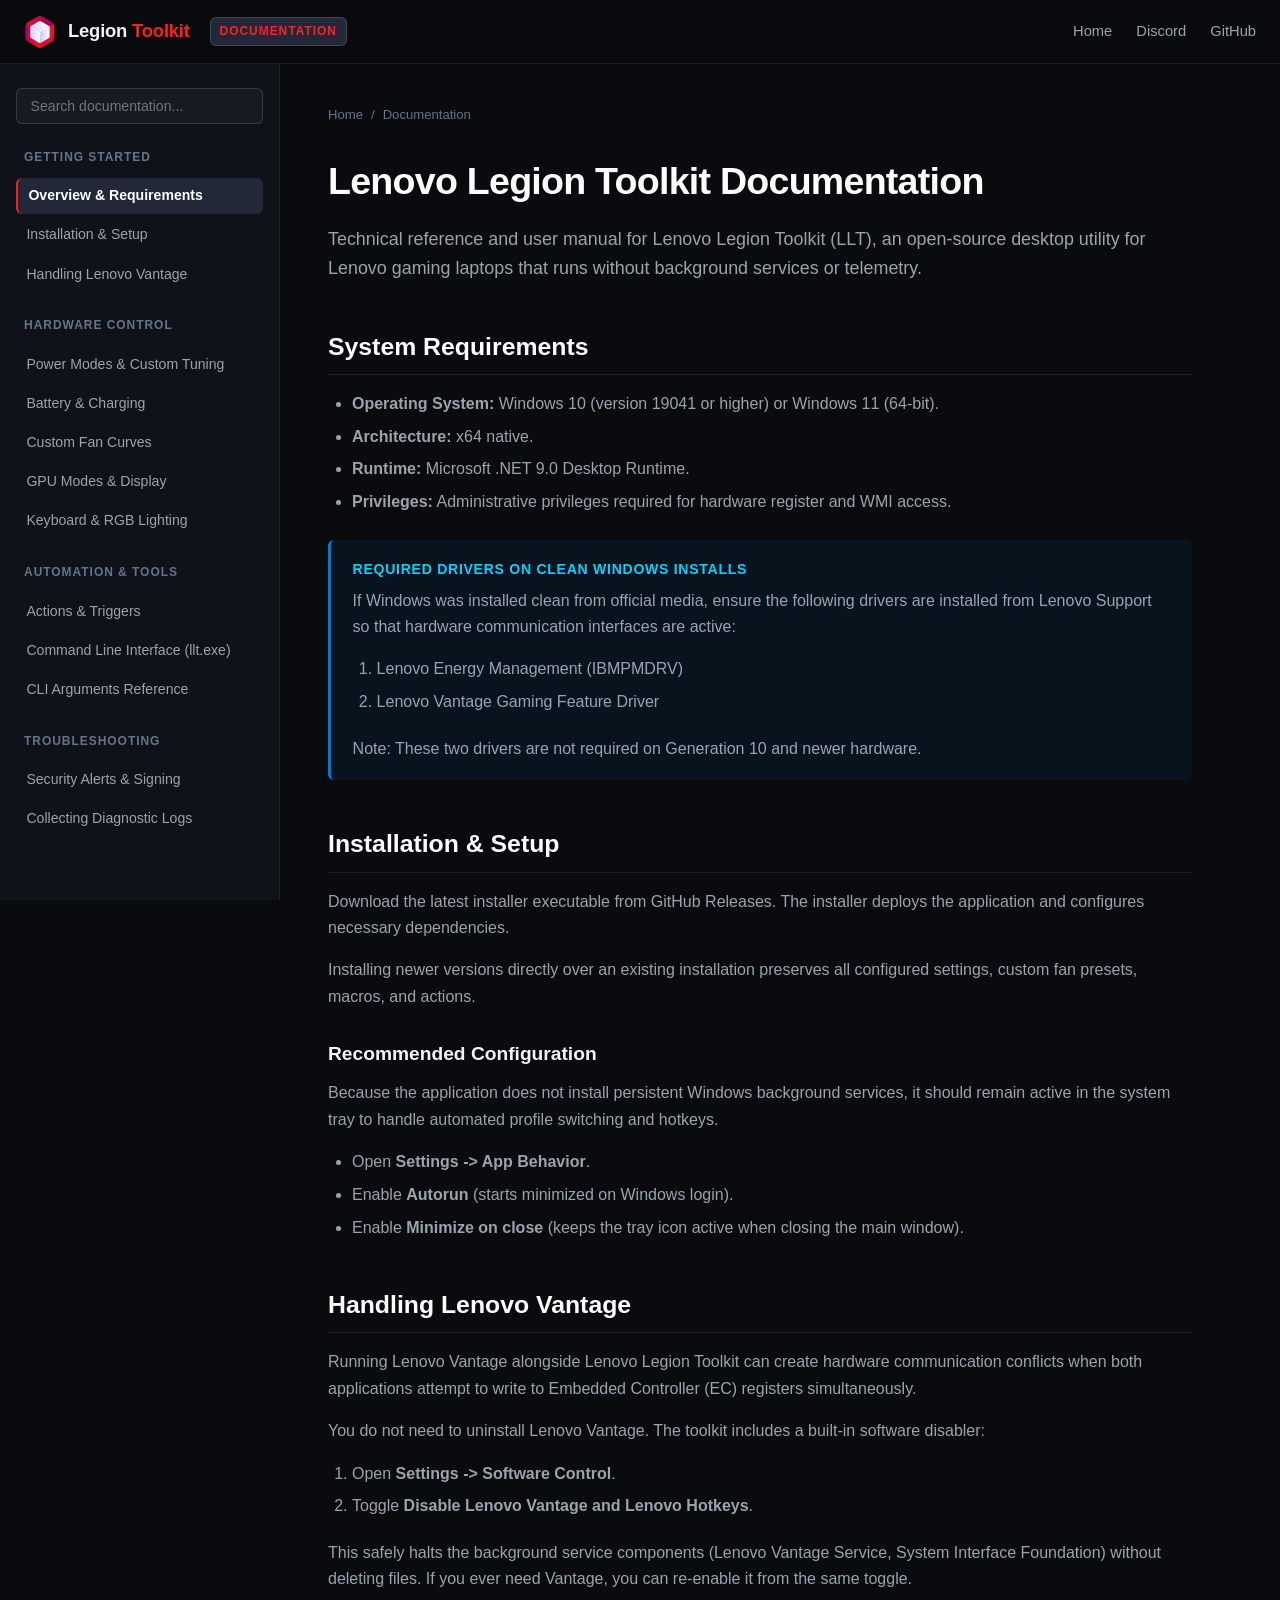
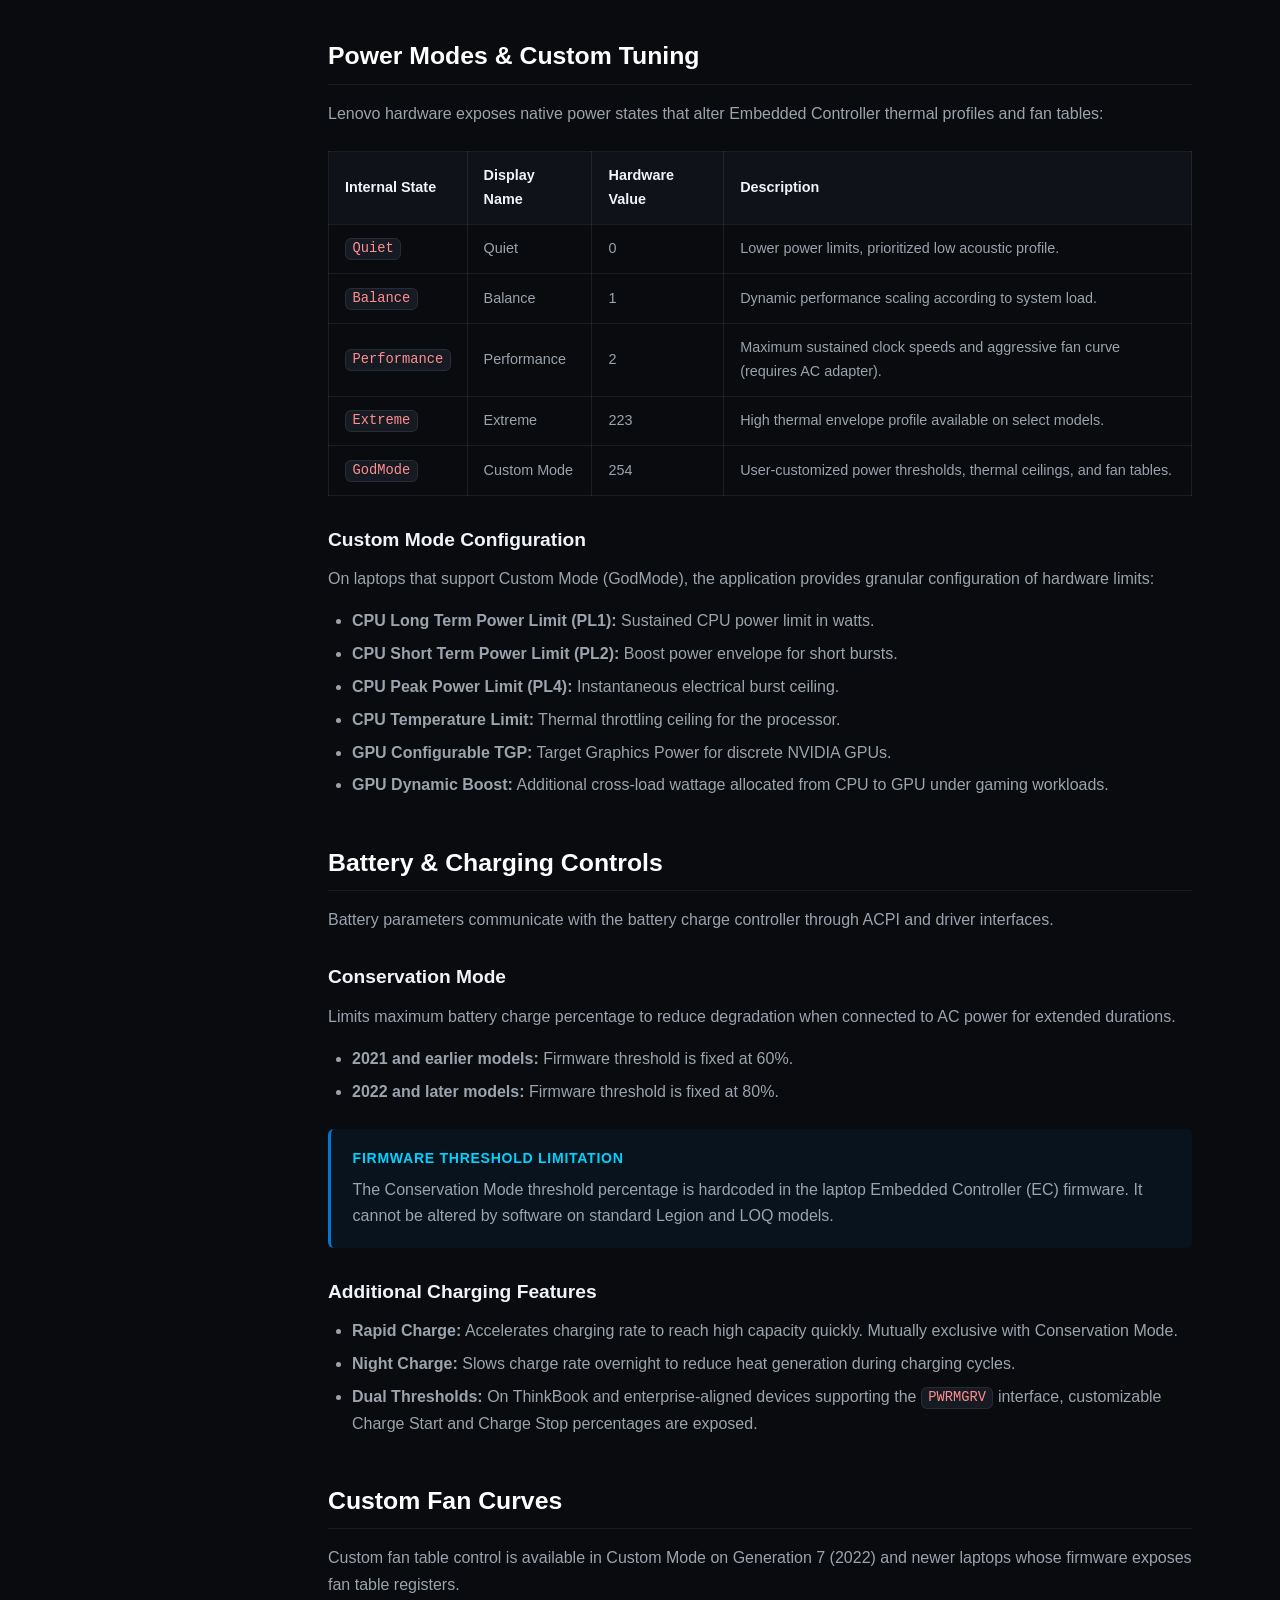
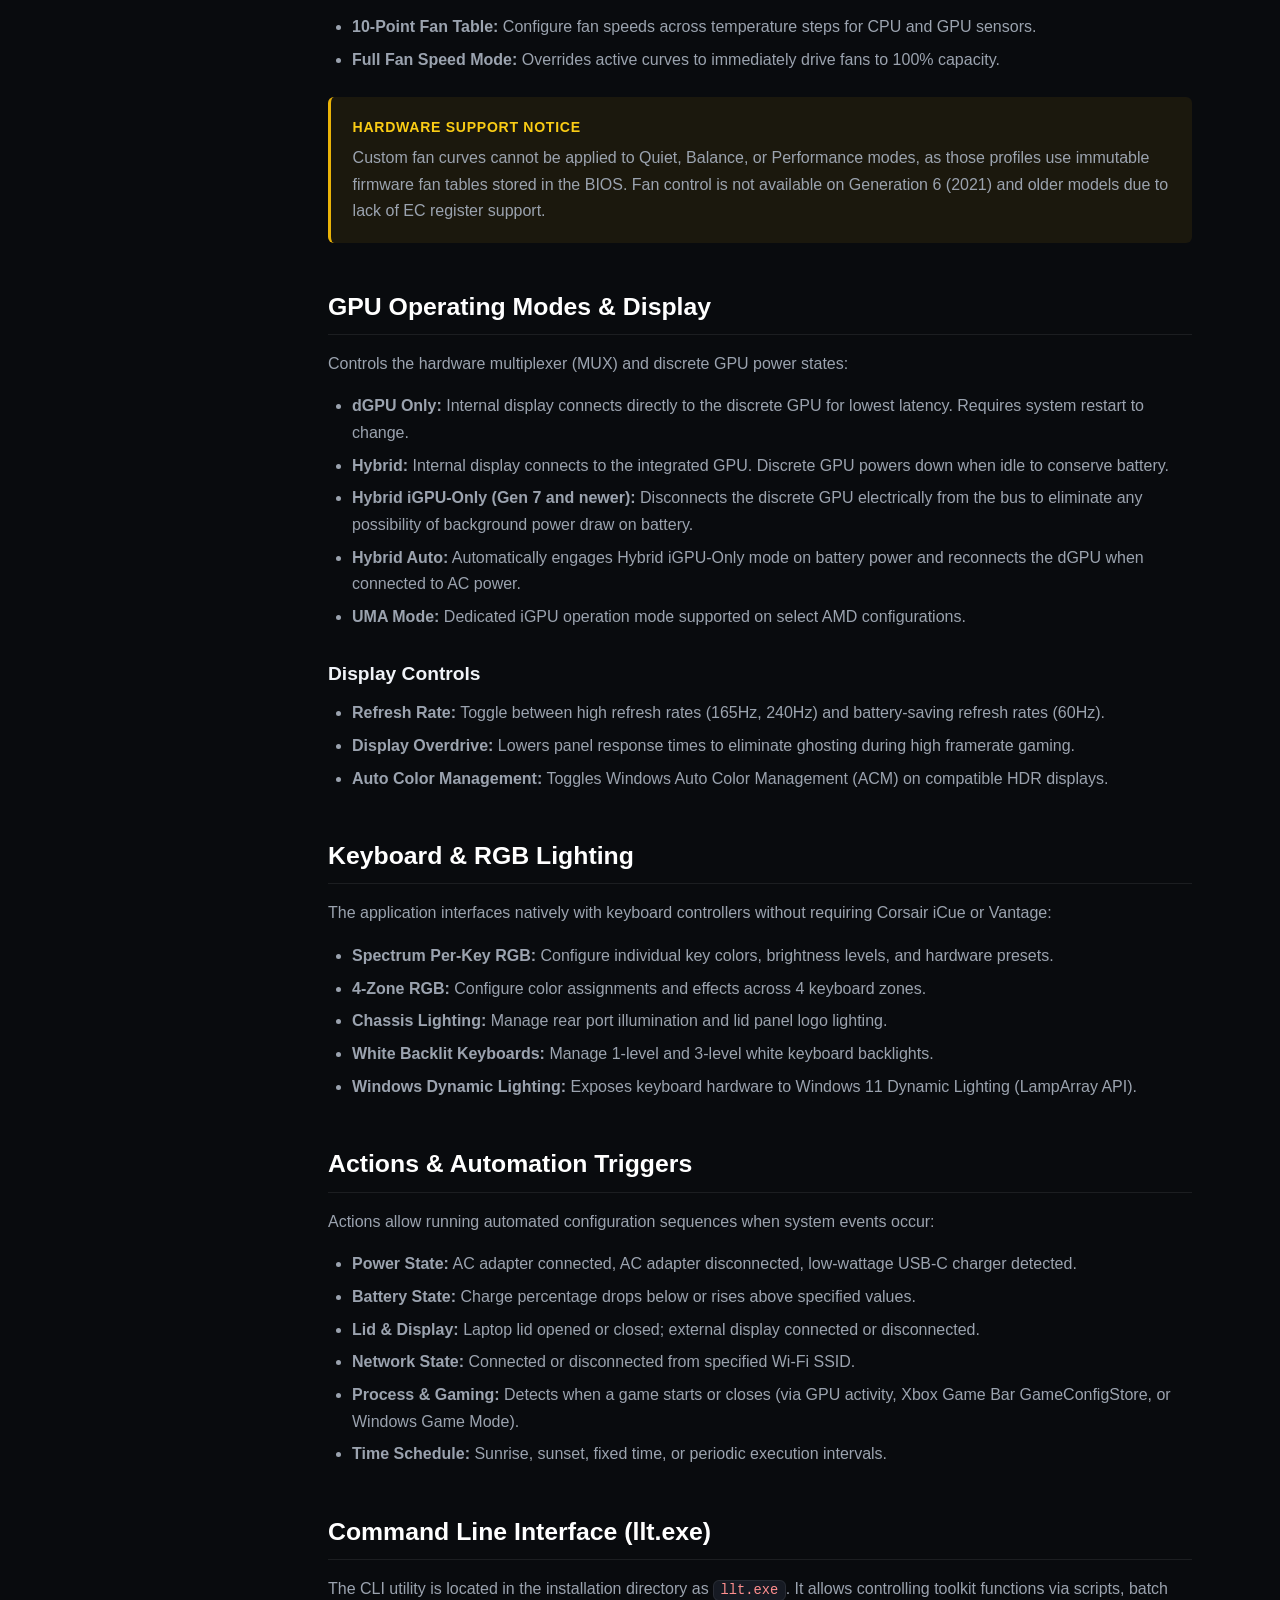
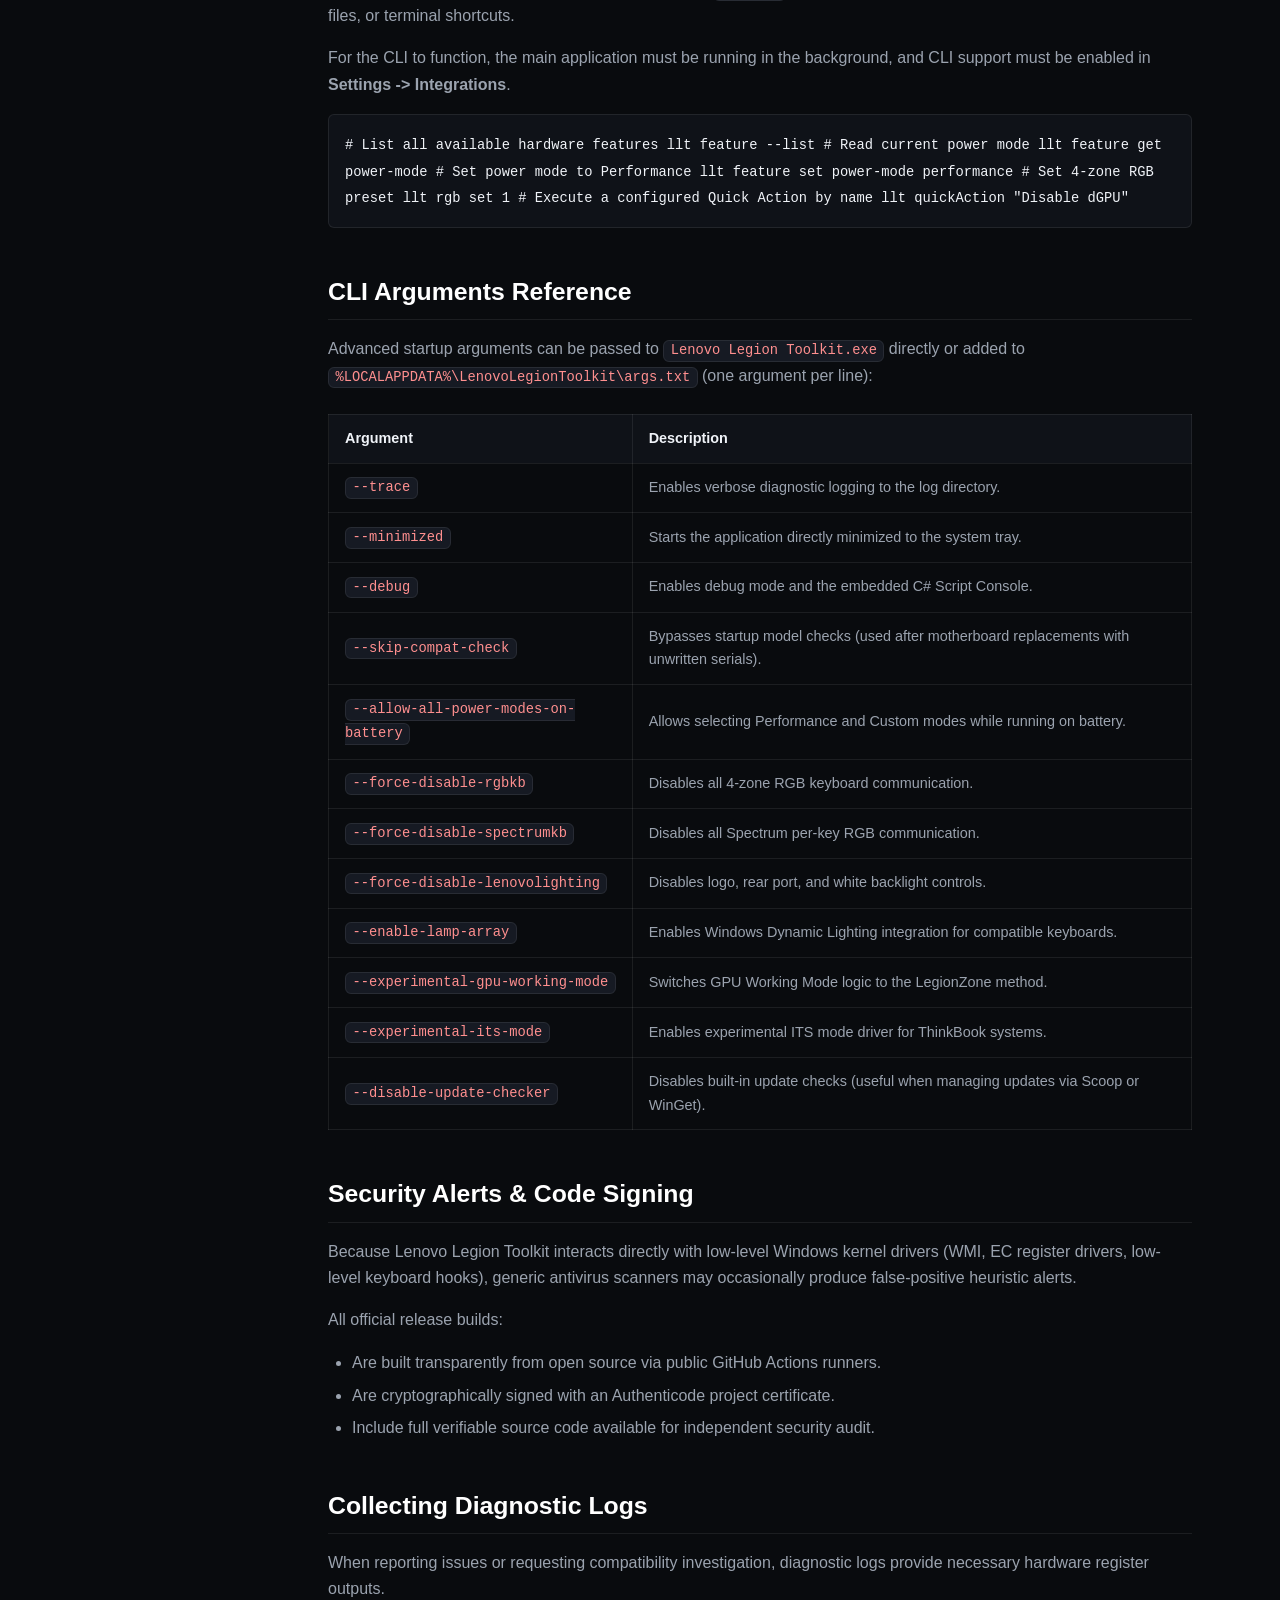
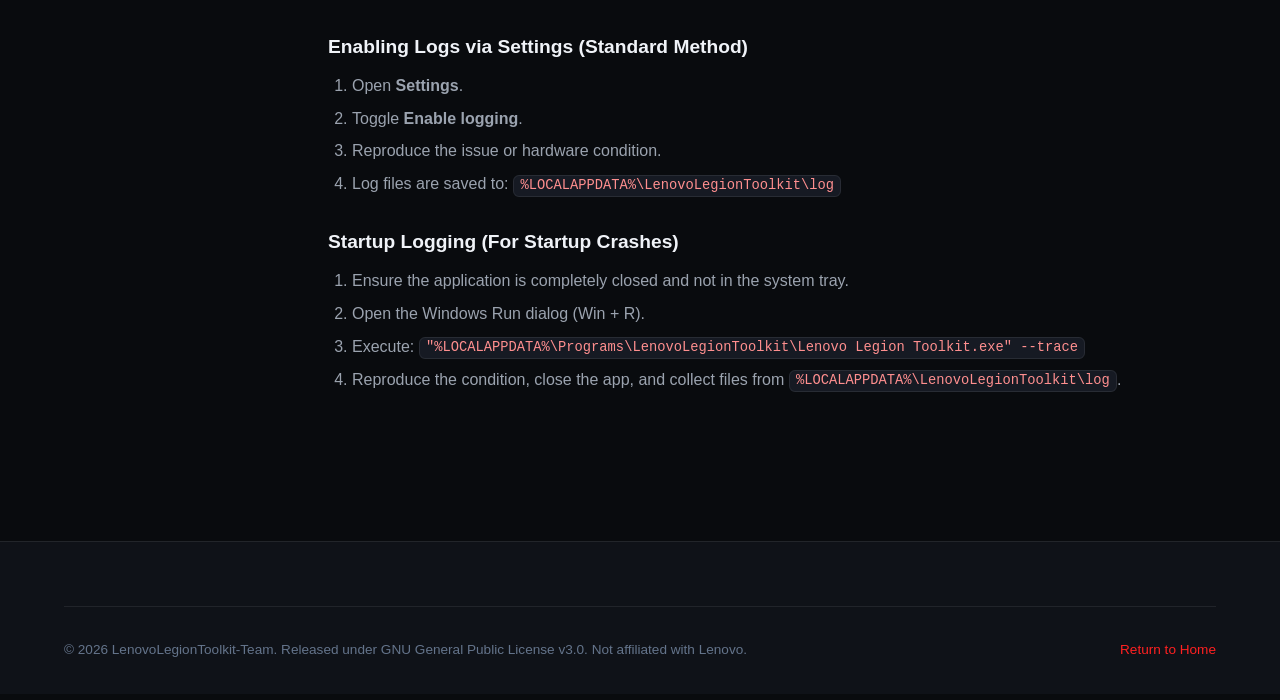
==== wiki/index.html @ ac35ea78 "Add self-contained Wiki documentation hub with verified hardware references and navigation" ====
<!DOCTYPE html>
<html lang="en">
<head>
  <meta charset="UTF-8">
  <meta name="viewport" content="width=device-width, initial-scale=1.0">
  <title>Documentation - Lenovo Legion Toolkit</title>
  <meta name="description" content="Technical documentation, hardware configuration guides, and troubleshooting for Lenovo Legion Toolkit.">
  <link rel="icon" type="image/png" href="../assets/logo.png">
  <link rel="stylesheet" href="../style.css">
  <link rel="stylesheet" href="wiki.css">
</head>
<body class="wiki-body">

  <!-- Header -->
  <header class="wiki-header">
    <div class="wiki-header-container">
      <div class="wiki-brand-group">
        <button class="sidebar-toggle-btn" id="sidebarToggle" aria-label="Toggle navigation sidebar">
          <svg width="20" height="20" viewBox="0 0 24 24" fill="none" stroke="currentColor" stroke-width="2">
            <line x1="3" y1="12" x2="21" y2="12"></line>
            <line x1="3" y1="6" x2="21" y2="6"></line>
            <line x1="3" y1="18" x2="21" y2="18"></line>
          </svg>
        </button>
        <a href="../" class="brand">
          <img src="../assets/logo.png" alt="Logo">
          <span>Legion <span class="accent">Toolkit</span></span>
        </a>
        <span class="wiki-badge">Documentation</span>
      </div>

      <nav class="wiki-nav-links">
        <a href="../">Home</a>
        <a href="https://discord.gg/TB3ER8ZVdt" target="_blank" rel="noopener">Discord</a>
        <a href="https://github.com/LenovoLegionToolkit-Team/LenovoLegionToolkit" target="_blank" rel="noopener">GitHub</a>
      </nav>
    </div>
  </header>

  <div class="wiki-container">
    
    <!-- Sidebar Navigation -->
    <aside class="wiki-sidebar">
      <div class="wiki-search-box">
        <input type="text" id="wikiSearch" class="wiki-search-input" placeholder="Search documentation...">
      </div>

      <div class="sidebar-section">
        <div class="sidebar-title">Getting Started</div>
        <ul class="sidebar-menu">
          <li><a href="#overview" class="sidebar-link active">Overview & Requirements</a></li>
          <li><a href="#installation" class="sidebar-link">Installation & Setup</a></li>
          <li><a href="#vantage-handling" class="sidebar-link">Handling Lenovo Vantage</a></li>
        </ul>
      </div>

      <div class="sidebar-section">
        <div class="sidebar-title">Hardware Control</div>
        <ul class="sidebar-menu">
          <li><a href="#power-modes" class="sidebar-link">Power Modes & Custom Tuning</a></li>
          <li><a href="#battery-control" class="sidebar-link">Battery & Charging</a></li>
          <li><a href="#fan-curves" class="sidebar-link">Custom Fan Curves</a></li>
          <li><a href="#gpu-display" class="sidebar-link">GPU Modes & Display</a></li>
          <li><a href="#lighting" class="sidebar-link">Keyboard & RGB Lighting</a></li>
        </ul>
      </div>

      <div class="sidebar-section">
        <div class="sidebar-title">Automation & Tools</div>
        <ul class="sidebar-menu">
          <li><a href="#actions" class="sidebar-link">Actions & Triggers</a></li>
          <li><a href="#cli" class="sidebar-link">Command Line Interface (llt.exe)</a></li>
          <li><a href="#arguments" class="sidebar-link">CLI Arguments Reference</a></li>
        </ul>
      </div>

      <div class="sidebar-section">
        <div class="sidebar-title">Troubleshooting</div>
        <ul class="sidebar-menu">
          <li><a href="#antivirus" class="sidebar-link">Security Alerts & Signing</a></li>
          <li><a href="#diagnostics" class="sidebar-link">Collecting Diagnostic Logs</a></li>
        </ul>
      </div>
    </aside>

    <!-- Main Content -->
    <article class="wiki-content">
      
      <div class="breadcrumb">
        <a href="../">Home</a>
        <span>/</span>
        <span>Documentation</span>
      </div>

      <!-- Overview -->
      <section id="overview">
        <h1>Lenovo Legion Toolkit Documentation</h1>
        <p class="wiki-lead">
          Technical reference and user manual for Lenovo Legion Toolkit (LLT), an open-source desktop utility for Lenovo gaming laptops that runs without background services or telemetry.
        </p>

        <h2>System Requirements</h2>
        <ul>
          <li><strong>Operating System:</strong> Windows 10 (version 19041 or higher) or Windows 11 (64-bit).</li>
          <li><strong>Architecture:</strong> x64 native.</li>
          <li><strong>Runtime:</strong> Microsoft .NET 9.0 Desktop Runtime.</li>
          <li><strong>Privileges:</strong> Administrative privileges required for hardware register and WMI access.</li>
        </ul>

        <div class="callout note">
          <div class="callout-title">Required Drivers on Clean Windows Installs</div>
          <p>
            If Windows was installed clean from official media, ensure the following drivers are installed from Lenovo Support so that hardware communication interfaces are active:
          </p>
          <ol>
            <li>Lenovo Energy Management (IBMPMDRV)</li>
            <li>Lenovo Vantage Gaming Feature Driver</li>
          </ol>
          <p>Note: These two drivers are not required on Generation 10 and newer hardware.</p>
        </div>
      </section>

      <!-- Installation -->
      <section id="installation">
        <h2>Installation & Setup</h2>
        <p>
          Download the latest installer executable from GitHub Releases. The installer deploys the application and configures necessary dependencies.
        </p>
        <p>
          Installing newer versions directly over an existing installation preserves all configured settings, custom fan presets, macros, and actions.
        </p>

        <h3>Recommended Configuration</h3>
        <p>
          Because the application does not install persistent Windows background services, it should remain active in the system tray to handle automated profile switching and hotkeys.
        </p>
        <ul>
          <li>Open <strong>Settings -> App Behavior</strong>.</li>
          <li>Enable <strong>Autorun</strong> (starts minimized on Windows login).</li>
          <li>Enable <strong>Minimize on close</strong> (keeps the tray icon active when closing the main window).</li>
        </ul>
      </section>

      <!-- Handling Vantage -->
      <section id="vantage-handling">
        <h2>Handling Lenovo Vantage</h2>
        <p>
          Running Lenovo Vantage alongside Lenovo Legion Toolkit can create hardware communication conflicts when both applications attempt to write to Embedded Controller (EC) registers simultaneously.
        </p>
        <p>
          You do not need to uninstall Lenovo Vantage. The toolkit includes a built-in software disabler:
        </p>
        <ol>
          <li>Open <strong>Settings -> Software Control</strong>.</li>
          <li>Toggle <strong>Disable Lenovo Vantage and Lenovo Hotkeys</strong>.</li>
        </ol>
        <p>
          This safely halts the background service components (Lenovo Vantage Service, System Interface Foundation) without deleting files. If you ever need Vantage, you can re-enable it from the same toggle.
        </p>
      </section>

      <!-- Power Modes -->
      <section id="power-modes">
        <h2>Power Modes & Custom Tuning</h2>
        <p>
          Lenovo hardware exposes native power states that alter Embedded Controller thermal profiles and fan tables:
        </p>
        <table class="wiki-table">
          <thead>
            <tr>
              <th>Internal State</th>
              <th>Display Name</th>
              <th>Hardware Value</th>
              <th>Description</th>
            </tr>
          </thead>
          <tbody>
            <tr>
              <td><code>Quiet</code></td>
              <td>Quiet</td>
              <td>0</td>
              <td>Lower power limits, prioritized low acoustic profile.</td>
            </tr>
            <tr>
              <td><code>Balance</code></td>
              <td>Balance</td>
              <td>1</td>
              <td>Dynamic performance scaling according to system load.</td>
            </tr>
            <tr>
              <td><code>Performance</code></td>
              <td>Performance</td>
              <td>2</td>
              <td>Maximum sustained clock speeds and aggressive fan curve (requires AC adapter).</td>
            </tr>
            <tr>
              <td><code>Extreme</code></td>
              <td>Extreme</td>
              <td>223</td>
              <td>High thermal envelope profile available on select models.</td>
            </tr>
            <tr>
              <td><code>GodMode</code></td>
              <td>Custom Mode</td>
              <td>254</td>
              <td>User-customized power thresholds, thermal ceilings, and fan tables.</td>
            </tr>
          </tbody>
        </table>

        <h3>Custom Mode Configuration</h3>
        <p>
          On laptops that support Custom Mode (GodMode), the application provides granular configuration of hardware limits:
        </p>
        <ul>
          <li><strong>CPU Long Term Power Limit (PL1):</strong> Sustained CPU power limit in watts.</li>
          <li><strong>CPU Short Term Power Limit (PL2):</strong> Boost power envelope for short bursts.</li>
          <li><strong>CPU Peak Power Limit (PL4):</strong> Instantaneous electrical burst ceiling.</li>
          <li><strong>CPU Temperature Limit:</strong> Thermal throttling ceiling for the processor.</li>
          <li><strong>GPU Configurable TGP:</strong> Target Graphics Power for discrete NVIDIA GPUs.</li>
          <li><strong>GPU Dynamic Boost:</strong> Additional cross-load wattage allocated from CPU to GPU under gaming workloads.</li>
        </ul>
      </section>

      <!-- Battery Control -->
      <section id="battery-control">
        <h2>Battery & Charging Controls</h2>
        <p>
          Battery parameters communicate with the battery charge controller through ACPI and driver interfaces.
        </p>
        
        <h3>Conservation Mode</h3>
        <p>
          Limits maximum battery charge percentage to reduce degradation when connected to AC power for extended durations.
        </p>
        <ul>
          <li><strong>2021 and earlier models:</strong> Firmware threshold is fixed at 60%.</li>
          <li><strong>2022 and later models:</strong> Firmware threshold is fixed at 80%.</li>
        </ul>
        <div class="callout note">
          <div class="callout-title">Firmware Threshold Limitation</div>
          <p>
            The Conservation Mode threshold percentage is hardcoded in the laptop Embedded Controller (EC) firmware. It cannot be altered by software on standard Legion and LOQ models.
          </p>
        </div>

        <h3>Additional Charging Features</h3>
        <ul>
          <li><strong>Rapid Charge:</strong> Accelerates charging rate to reach high capacity quickly. Mutually exclusive with Conservation Mode.</li>
          <li><strong>Night Charge:</strong> Slows charge rate overnight to reduce heat generation during charging cycles.</li>
          <li><strong>Dual Thresholds:</strong> On ThinkBook and enterprise-aligned devices supporting the <code>PWRMGRV</code> interface, customizable Charge Start and Charge Stop percentages are exposed.</li>
        </ul>
      </section>

      <!-- Fan Curves -->
      <section id="fan-curves">
        <h2>Custom Fan Curves</h2>
        <p>
          Custom fan table control is available in Custom Mode on Generation 7 (2022) and newer laptops whose firmware exposes fan table registers.
        </p>
        <ul>
          <li><strong>10-Point Fan Table:</strong> Configure fan speeds across temperature steps for CPU and GPU sensors.</li>
          <li><strong>Full Fan Speed Mode:</strong> Overrides active curves to immediately drive fans to 100% capacity.</li>
        </ul>
        <div class="callout warning">
          <div class="callout-title">Hardware Support Notice</div>
          <p>
            Custom fan curves cannot be applied to Quiet, Balance, or Performance modes, as those profiles use immutable firmware fan tables stored in the BIOS. Fan control is not available on Generation 6 (2021) and older models due to lack of EC register support.
          </p>
        </div>
      </section>

      <!-- GPU & Display -->
      <section id="gpu-display">
        <h2>GPU Operating Modes & Display</h2>
        <p>
          Controls the hardware multiplexer (MUX) and discrete GPU power states:
        </p>
        <ul>
          <li><strong>dGPU Only:</strong> Internal display connects directly to the discrete GPU for lowest latency. Requires system restart to change.</li>
          <li><strong>Hybrid:</strong> Internal display connects to the integrated GPU. Discrete GPU powers down when idle to conserve battery.</li>
          <li><strong>Hybrid iGPU-Only (Gen 7 and newer):</strong> Disconnects the discrete GPU electrically from the bus to eliminate any possibility of background power draw on battery.</li>
          <li><strong>Hybrid Auto:</strong> Automatically engages Hybrid iGPU-Only mode on battery power and reconnects the dGPU when connected to AC power.</li>
          <li><strong>UMA Mode:</strong> Dedicated iGPU operation mode supported on select AMD configurations.</li>
        </ul>

        <h3>Display Controls</h3>
        <ul>
          <li><strong>Refresh Rate:</strong> Toggle between high refresh rates (165Hz, 240Hz) and battery-saving refresh rates (60Hz).</li>
          <li><strong>Display Overdrive:</strong> Lowers panel response times to eliminate ghosting during high framerate gaming.</li>
          <li><strong>Auto Color Management:</strong> Toggles Windows Auto Color Management (ACM) on compatible HDR displays.</li>
        </ul>
      </section>

      <!-- Lighting -->
      <section id="lighting">
        <h2>Keyboard & RGB Lighting</h2>
        <p>
          The application interfaces natively with keyboard controllers without requiring Corsair iCue or Vantage:
        </p>
        <ul>
          <li><strong>Spectrum Per-Key RGB:</strong> Configure individual key colors, brightness levels, and hardware presets.</li>
          <li><strong>4-Zone RGB:</strong> Configure color assignments and effects across 4 keyboard zones.</li>
          <li><strong>Chassis Lighting:</strong> Manage rear port illumination and lid panel logo lighting.</li>
          <li><strong>White Backlit Keyboards:</strong> Manage 1-level and 3-level white keyboard backlights.</li>
          <li><strong>Windows Dynamic Lighting:</strong> Exposes keyboard hardware to Windows 11 Dynamic Lighting (LampArray API).</li>
        </ul>
      </section>

      <!-- Actions & Automation -->
      <section id="actions">
        <h2>Actions & Automation Triggers</h2>
        <p>
          Actions allow running automated configuration sequences when system events occur:
        </p>
        <ul>
          <li><strong>Power State:</strong> AC adapter connected, AC adapter disconnected, low-wattage USB-C charger detected.</li>
          <li><strong>Battery State:</strong> Charge percentage drops below or rises above specified values.</li>
          <li><strong>Lid & Display:</strong> Laptop lid opened or closed; external display connected or disconnected.</li>
          <li><strong>Network State:</strong> Connected or disconnected from specified Wi-Fi SSID.</li>
          <li><strong>Process & Gaming:</strong> Detects when a game starts or closes (via GPU activity, Xbox Game Bar GameConfigStore, or Windows Game Mode).</li>
          <li><strong>Time Schedule:</strong> Sunrise, sunset, fixed time, or periodic execution intervals.</li>
        </ul>
      </section>

      <!-- CLI -->
      <section id="cli">
        <h2>Command Line Interface (llt.exe)</h2>
        <p>
          The CLI utility is located in the installation directory as <code>llt.exe</code>. It allows controlling toolkit functions via scripts, batch files, or terminal shortcuts.
        </p>
        <p>
          For the CLI to function, the main application must be running in the background, and CLI support must be enabled in <strong>Settings -> Integrations</strong>.
        </p>

        <div class="code-block">
          <code># List all available hardware features
llt feature --list

# Read current power mode
llt feature get power-mode

# Set power mode to Performance
llt feature set power-mode performance

# Set 4-zone RGB preset
llt rgb set 1

# Execute a configured Quick Action by name
llt quickAction "Disable dGPU"</code>
        </div>
      </section>

      <!-- CLI Arguments -->
      <section id="arguments">
        <h2>CLI Arguments Reference</h2>
        <p>
          Advanced startup arguments can be passed to <code>Lenovo Legion Toolkit.exe</code> directly or added to <code>%LOCALAPPDATA%\LenovoLegionToolkit\args.txt</code> (one argument per line):
        </p>
        <table class="wiki-table">
          <thead>
            <tr>
              <th>Argument</th>
              <th>Description</th>
            </tr>
          </thead>
          <tbody>
            <tr>
              <td><code>--trace</code></td>
              <td>Enables verbose diagnostic logging to the log directory.</td>
            </tr>
            <tr>
              <td><code>--minimized</code></td>
              <td>Starts the application directly minimized to the system tray.</td>
            </tr>
            <tr>
              <td><code>--debug</code></td>
              <td>Enables debug mode and the embedded C# Script Console.</td>
            </tr>
            <tr>
              <td><code>--skip-compat-check</code></td>
              <td>Bypasses startup model checks (used after motherboard replacements with unwritten serials).</td>
            </tr>
            <tr>
              <td><code>--allow-all-power-modes-on-battery</code></td>
              <td>Allows selecting Performance and Custom modes while running on battery.</td>
            </tr>
            <tr>
              <td><code>--force-disable-rgbkb</code></td>
              <td>Disables all 4-zone RGB keyboard communication.</td>
            </tr>
            <tr>
              <td><code>--force-disable-spectrumkb</code></td>
              <td>Disables all Spectrum per-key RGB communication.</td>
            </tr>
            <tr>
              <td><code>--force-disable-lenovolighting</code></td>
              <td>Disables logo, rear port, and white backlight controls.</td>
            </tr>
            <tr>
              <td><code>--enable-lamp-array</code></td>
              <td>Enables Windows Dynamic Lighting integration for compatible keyboards.</td>
            </tr>
            <tr>
              <td><code>--experimental-gpu-working-mode</code></td>
              <td>Switches GPU Working Mode logic to the LegionZone method.</td>
            </tr>
            <tr>
              <td><code>--experimental-its-mode</code></td>
              <td>Enables experimental ITS mode driver for ThinkBook systems.</td>
            </tr>
            <tr>
              <td><code>--disable-update-checker</code></td>
              <td>Disables built-in update checks (useful when managing updates via Scoop or WinGet).</td>
            </tr>
          </tbody>
        </table>
      </section>

      <!-- Security Alerts -->
      <section id="antivirus">
        <h2>Security Alerts & Code Signing</h2>
        <p>
          Because Lenovo Legion Toolkit interacts directly with low-level Windows kernel drivers (WMI, EC register drivers, low-level keyboard hooks), generic antivirus scanners may occasionally produce false-positive heuristic alerts.
        </p>
        <p>
          All official release builds:
        </p>
        <ul>
          <li>Are built transparently from open source via public GitHub Actions runners.</li>
          <li>Are cryptographically signed with an Authenticode project certificate.</li>
          <li>Include full verifiable source code available for independent security audit.</li>
        </ul>
      </section>

      <!-- Diagnostic Logs -->
      <section id="diagnostics">
        <h2>Collecting Diagnostic Logs</h2>
        <p>
          When reporting issues or requesting compatibility investigation, diagnostic logs provide necessary hardware register outputs.
        </p>
        
        <h3>Enabling Logs via Settings (Standard Method)</h3>
        <ol>
          <li>Open <strong>Settings</strong>.</li>
          <li>Toggle <strong>Enable logging</strong>.</li>
          <li>Reproduce the issue or hardware condition.</li>
          <li>Log files are saved to: <code>%LOCALAPPDATA%\LenovoLegionToolkit\log</code></li>
        </ol>

        <h3>Startup Logging (For Startup Crashes)</h3>
        <ol>
          <li>Ensure the application is completely closed and not in the system tray.</li>
          <li>Open the Windows Run dialog (Win + R).</li>
          <li>Execute: <code>"%LOCALAPPDATA%\Programs\LenovoLegionToolkit\Lenovo Legion Toolkit.exe" --trace</code></li>
          <li>Reproduce the condition, close the app, and collect files from <code>%LOCALAPPDATA%\LenovoLegionToolkit\log</code>.</li>
        </ol>
      </section>

    </article>

  </div>

  <!-- Footer -->
  <footer class="site-footer">
    <div class="container">
      <div class="footer-bottom">
        <div>&copy; 2026 LenovoLegionToolkit-Team. Released under GNU General Public License v3.0. Not affiliated with Lenovo.</div>
        <div><a href="../" style="color: var(--accent-red); text-decoration: none;">Return to Home</a></div>
      </div>
    </div>
  </footer>

  <script src="wiki.js"></script>
</body>
</html>
---- style.css ----
:root {
  /* Color Palette - Windows 11 Dark + Legion Crimson */
  --bg-base: #090B0E;
  --bg-surface: #0F1218;
  --bg-card: #161A23;
  --bg-card-hover: #1D222F;
  --bg-card-elevated: #222837;
  
  --border-subtle: rgba(255, 255, 255, 0.08);
  --border-medium: rgba(255, 255, 255, 0.14);
  --border-accent: rgba(255, 33, 33, 0.35);

  --accent-red: #FF2121;
  --accent-red-hover: #FF3B3B;
  --accent-red-glow: rgba(255, 33, 33, 0.22);
  --accent-blue: #0078D6;
  --accent-cyan: #00D2FF;

  --text-primary: #F0F3F8;
  --text-secondary: #9BA3AF;
  --text-muted: #64748B;
  
  --radius-sm: 6px;
  --radius-md: 10px;
  --radius-lg: 16px;
  --radius-full: 9999px;
  
  --container-width: 1200px;
  --font-sans: "Segoe UI Variable Text", "Segoe UI", -apple-system, BlinkMacSystemFont, "Inter", Roboto, sans-serif;
  --font-mono: Consolas, "Cascadia Code", "SFMono-Regular", Menlo, monospace;
}

* {
  box-sizing: border-box;
  margin: 0;
  padding: 0;
}

html {
  scroll-behavior: smooth;
  color-scheme: dark;
}

body {
  background-color: var(--bg-base);
  color: var(--text-primary);
  font-family: var(--font-sans);
  line-height: 1.6;
  overflow-x: hidden;
  -webkit-font-smoothing: antialiased;
}

/* Background Atmosphere Glows */
.ambient-glow-1 {
  position: absolute;
  top: -150px;
  left: 50%;
  transform: translateX(-50%);
  width: 800px;
  height: 500px;
  background: radial-gradient(circle, rgba(255, 33, 33, 0.12) 0%, rgba(0, 120, 214, 0.05) 50%, transparent 70%);
  pointer-events: none;
  z-index: 0;
  filter: blur(80px);
}

.ambient-glow-2 {
  position: absolute;
  top: 1400px;
  right: -100px;
  width: 600px;
  height: 600px;
  background: radial-gradient(circle, rgba(0, 132, 255, 0.08) 0%, transparent 60%);
  pointer-events: none;
  z-index: 0;
  filter: blur(90px);
}

/* Layout Container */
.container {
  width: 100%;
  max-width: var(--container-width);
  margin: 0 auto;
  padding: 0 1.5rem;
  position: relative;
  z-index: 1;
}

/* Header & Navigation */
header.navbar {
  position: sticky;
  top: 0;
  z-index: 100;
  background: rgba(9, 11, 14, 0.82);
  backdrop-filter: blur(14px);
  -webkit-backdrop-filter: blur(14px);
  border-bottom: 1px solid var(--border-subtle);
  transition: all 0.2s ease;
}

.nav-container {
  display: flex;
  align-items: center;
  justify-content: space-between;
  height: 72px;
}

.brand {
  display: flex;
  align-items: center;
  gap: 0.75rem;
  text-decoration: none;
  color: var(--text-primary);
  font-weight: 700;
  font-size: 1.15rem;
  letter-spacing: -0.01em;
}

.brand img {
  width: 32px;
  height: 32px;
  border-radius: 6px;
}

.brand span.accent {
  color: var(--accent-red);
}

nav.nav-links {
  display: flex;
  align-items: center;
  gap: 2rem;
}

nav.nav-links a {
  text-decoration: none;
  color: var(--text-secondary);
  font-size: 0.95rem;
  font-weight: 500;
  transition: color 0.15s ease;
}

nav.nav-links a:hover {
  color: var(--text-primary);
}

.nav-actions {
  display: flex;
  align-items: center;
  gap: 1rem;
}

/* Buttons */
.btn {
  display: inline-flex;
  align-items: center;
  justify-content: center;
  gap: 0.5rem;
  font-weight: 600;
  font-size: 0.95rem;
  padding: 0.65rem 1.35rem;
  border-radius: var(--radius-sm);
  text-decoration: none;
  cursor: pointer;
  transition: all 0.18s ease;
  border: 1px solid transparent;
}

.btn-primary {
  background: var(--accent-red);
  color: #FFFFFF;
  box-shadow: 0 4px 18px var(--accent-red-glow);
}

.btn-primary:hover {
  background: var(--accent-red-hover);
  box-shadow: 0 6px 24px rgba(255, 33, 33, 0.35);
  transform: translateY(-1px);
}

.btn-secondary {
  background: var(--bg-card);
  color: var(--text-primary);
  border: 1px solid var(--border-medium);
}

.btn-secondary:hover {
  background: var(--bg-card-hover);
  border-color: rgba(255, 255, 255, 0.25);
  color: #FFFFFF;
  transform: translateY(-1px);
}

.btn-sm {
  padding: 0.45rem 0.95rem;
  font-size: 0.88rem;
}

/* Mobile Nav Toggle */
.mobile-toggle {
  display: none;
  background: none;
  border: none;
  color: var(--text-primary);
  font-size: 1.5rem;
  cursor: pointer;
}

/* Hero Section */
.hero {
  padding: 5rem 0 3rem;
  text-align: center;
  position: relative;
}

.hero-badge {
  display: inline-flex;
  align-items: center;
  gap: 0.5rem;
  padding: 0.4rem 1rem;
  border-radius: var(--radius-full);
  background: rgba(255, 33, 33, 0.1);
  border: 1px solid var(--border-accent);
  color: #FFA5A5;
  font-size: 0.85rem;
  font-weight: 600;
  margin-bottom: 1.75rem;
  letter-spacing: 0.02em;
}

.hero h1 {
  font-size: clamp(2.5rem, 5vw, 4rem);
  font-weight: 800;
  line-height: 1.15;
  letter-spacing: -0.03em;
  margin-bottom: 1.5rem;
  color: #FFFFFF;
}

.hero h1 span.gradient-text {
  background: linear-gradient(135deg, #FFFFFF 30%, #FF6B6B 70%, var(--accent-red) 100%);
  -webkit-background-clip: text;
  -webkit-text-fill-color: transparent;
}

.hero-description {
  max-width: 680px;
  margin: 0 auto 2.5rem;
  color: var(--text-secondary);
  font-size: 1.15rem;
  line-height: 1.6;
}

.hero-cta {
  display: flex;
  align-items: center;
  justify-content: center;
  gap: 1rem;
  flex-wrap: wrap;
  margin-bottom: 3.5rem;
}

.version-subtext {
  display: block;
  font-size: 0.8rem;
  font-weight: 400;
  opacity: 0.85;
}

/* Hero Showcase App Mockup */
.showcase-wrapper {
  max-width: 1040px;
  margin: 0 auto;
  border-radius: var(--radius-lg);
  background: var(--bg-card);
  border: 1px solid var(--border-medium);
  box-shadow: 0 25px 50px -12px rgba(0, 0, 0, 0.65), 0 0 40px rgba(255, 33, 33, 0.08);
  overflow: hidden;
}

.window-header {
  display: flex;
  align-items: center;
  justify-content: space-between;
  padding: 0.85rem 1.25rem;
  background: var(--bg-surface);
  border-bottom: 1px solid var(--border-subtle);
}

.window-dots {
  display: flex;
  gap: 0.45rem;
}

.dot {
  width: 11px;
  height: 11px;
  border-radius: 50%;
}
.dot-red { background: #FF5F56; }
.dot-yellow { background: #FFBD2E; }
.dot-green { background: #27C93F; }

.window-title {
  font-size: 0.85rem;
  color: var(--text-muted);
  font-weight: 500;
  display: flex;
  align-items: center;
  gap: 0.5rem;
}

.showcase-tabs {
  display: flex;
  background: var(--bg-surface);
  padding: 0.4rem 1rem;
  gap: 0.5rem;
  overflow-x: auto;
  border-bottom: 1px solid var(--border-subtle);
}

.tab-btn {
  background: transparent;
  border: none;
  color: var(--text-secondary);
  padding: 0.5rem 0.95rem;
  font-size: 0.85rem;
  font-weight: 500;
  border-radius: var(--radius-sm);
  cursor: pointer;
  transition: all 0.15s ease;
  white-space: nowrap;
}

.tab-btn:hover {
  color: var(--text-primary);
  background: rgba(255, 255, 255, 0.04);
}

.tab-btn.active {
  color: #FFFFFF;
  background: var(--bg-card-elevated);
  box-shadow: 0 1px 3px rgba(0, 0, 0, 0.3);
}

.showcase-screen {
  padding: 0;
  background: #000000;
  display: flex;
  align-items: center;
  justify-content: center;
  min-height: 480px;
}

.showcase-screen img {
  width: 100%;
  height: auto;
  display: block;
}

/* Key Metrics Strip */
.metrics-strip {
  padding: 3.5rem 0;
  border-top: 1px solid var(--border-subtle);
  border-bottom: 1px solid var(--border-subtle);
  background: rgba(15, 18, 24, 0.5);
}

.metrics-grid {
  display: grid;
  grid-template-columns: repeat(4, 1fr);
  gap: 2rem;
  text-align: center;
}

.metric-item h3 {
  font-size: 2.25rem;
  font-weight: 800;
  color: var(--text-primary);
  margin-bottom: 0.35rem;
  letter-spacing: -0.02em;
}

.metric-item h3 span.accent {
  color: var(--accent-red);
}

.metric-item p {
  color: var(--text-muted);
  font-size: 0.92rem;
  font-weight: 500;
}

/* Section Common */
.section {
  padding: 6rem 0;
  position: relative;
}

.section-header {
  text-align: center;
  max-width: 650px;
  margin: 0 auto 4rem;
}

.section-tag {
  color: var(--accent-red);
  font-size: 0.85rem;
  font-weight: 700;
  text-transform: uppercase;
  letter-spacing: 0.1em;
  margin-bottom: 0.75rem;
}

.section-header h2 {
  font-size: 2.25rem;
  font-weight: 700;
  letter-spacing: -0.02em;
  margin-bottom: 1rem;
}

.section-header p {
  color: var(--text-secondary);
  font-size: 1.05rem;
}

/* Feature Cards Grid (G-Helper Inspired) */
.features-grid {
  display: grid;
  grid-template-columns: repeat(3, 1fr);
  gap: 1.75rem;
}

.feature-card {
  background: var(--bg-card);
  border: 1px solid var(--border-subtle);
  border-radius: var(--radius-md);
  padding: 2rem;
  transition: all 0.2s ease;
  position: relative;
  overflow: hidden;
}

.feature-card:hover {
  background: var(--bg-card-hover);
  border-color: var(--border-medium);
  transform: translateY(-3px);
  box-shadow: 0 12px 28px rgba(0, 0, 0, 0.35);
}

.feature-icon-wrapper {
  width: 48px;
  height: 48px;
  border-radius: var(--radius-sm);
  background: rgba(255, 33, 33, 0.1);
  border: 1px solid var(--border-accent);
  color: var(--accent-red);
  display: flex;
  align-items: center;
  justify-content: center;
  margin-bottom: 1.35rem;
}

.feature-icon-wrapper.blue {
  background: rgba(0, 120, 214, 0.12);
  border-color: rgba(0, 120, 214, 0.3);
  color: var(--accent-cyan);
}

.feature-icon-wrapper svg {
  width: 24px;
  height: 24px;
}

.feature-card h3 {
  font-size: 1.25rem;
  font-weight: 600;
  margin-bottom: 0.65rem;
  color: var(--text-primary);
}

.feature-card p {
  color: var(--text-secondary);
  font-size: 0.95rem;
  line-height: 1.55;
}

/* Comparison Table */
.comparison-card {
  background: var(--bg-card);
  border: 1px solid var(--border-subtle);
  border-radius: var(--radius-lg);
  overflow: hidden;
  max-width: 900px;
  margin: 0 auto;
}

table.comp-table {
  width: 100%;
  border-collapse: collapse;
  text-align: left;
}

table.comp-table th, table.comp-table td {
  padding: 1.15rem 1.5rem;
  border-bottom: 1px solid var(--border-subtle);
}

table.comp-table th {
  background: var(--bg-surface);
  font-size: 0.95rem;
  font-weight: 600;
  color: var(--text-secondary);
}

table.comp-table th.highlight {
  color: #FFFFFF;
  background: rgba(255, 33, 33, 0.08);
}

table.comp-table td.highlight {
  background: rgba(255, 33, 33, 0.04);
  font-weight: 600;
  color: #FFFFFF;
}

.status-badge {
  display: inline-flex;
  align-items: center;
  gap: 0.35rem;
  font-size: 0.9rem;
}
.status-good { color: #4ADE80; }
.status-bad { color: #F87171; }

/* Compatibility Section */
.devices-grid {
  display: grid;
  grid-template-columns: repeat(3, 1fr);
  gap: 1.5rem;
  max-width: 1000px;
  margin: 0 auto;
}

.device-card {
  background: var(--bg-card);
  border: 1px solid var(--border-subtle);
  border-radius: var(--radius-md);
  padding: 1.75rem;
  text-align: left;
}

.device-card h4 {
  font-size: 1.15rem;
  font-weight: 600;
  margin-bottom: 0.5rem;
  color: var(--text-primary);
}

.device-card ul {
  list-style: none;
  color: var(--text-secondary);
  font-size: 0.9rem;
}

.device-card ul li {
  padding: 0.25rem 0;
  display: flex;
  align-items: center;
  gap: 0.5rem;
}

.device-card ul li::before {
  content: "•";
  color: var(--accent-red);
}

/* FAQ Accordion */
.faq-list {
  max-width: 820px;
  margin: 0 auto;
  display: flex;
  flex-direction: column;
  gap: 1rem;
}

.faq-item {
  background: var(--bg-card);
  border: 1px solid var(--border-subtle);
  border-radius: var(--radius-md);
  overflow: hidden;
  transition: all 0.2s ease;
}

.faq-question {
  width: 100%;
  display: flex;
  align-items: center;
  justify-content: space-between;
  padding: 1.35rem 1.5rem;
  background: transparent;
  border: none;
  color: var(--text-primary);
  font-size: 1.05rem;
  font-weight: 600;
  text-align: left;
  cursor: pointer;
}

.faq-question svg {
  transition: transform 0.2s ease;
  color: var(--text-muted);
}

.faq-item.active .faq-question svg {
  transform: rotate(180deg);
  color: var(--accent-red);
}

.faq-answer {
  max-height: 0;
  overflow: hidden;
  transition: max-height 0.25s ease, padding 0.25s ease;
  padding: 0 1.5rem;
  color: var(--text-secondary);
  font-size: 0.95rem;
  line-height: 1.6;
}

.faq-item.active .faq-answer {
  max-height: 300px;
  padding: 0 1.5rem 1.5rem;
}

/* Footer */
footer.site-footer {
  background: var(--bg-surface);
  border-top: 1px solid var(--border-subtle);
  padding: 4rem 0 2rem;
  margin-top: 4rem;
}

.footer-top {
  display: flex;
  justify-content: space-between;
  align-items: flex-start;
  flex-wrap: wrap;
  gap: 2.5rem;
  margin-bottom: 3rem;
}

.footer-brand h4 {
  font-size: 1.25rem;
  font-weight: 700;
  margin-bottom: 0.5rem;
}

.footer-brand p {
  color: var(--text-muted);
  max-width: 380px;
  font-size: 0.9rem;
}

.footer-links-group {
  display: flex;
  gap: 3.5rem;
}

.footer-col h5 {
  font-size: 0.85rem;
  font-weight: 700;
  text-transform: uppercase;
  letter-spacing: 0.08em;
  color: var(--text-primary);
  margin-bottom: 1rem;
}

.footer-col ul {
  list-style: none;
  display: flex;
  flex-direction: column;
  gap: 0.65rem;
}

.footer-col a {
  text-decoration: none;
  color: var(--text-secondary);
  font-size: 0.9rem;
  transition: color 0.15s ease;
}

.footer-col a:hover {
  color: var(--accent-red);
}

.footer-bottom {
  border-top: 1px solid var(--border-subtle);
  padding-top: 2rem;
  display: flex;
  align-items: center;
  justify-content: space-between;
  color: var(--text-muted);
  font-size: 0.85rem;
  flex-wrap: wrap;
  gap: 1rem;
}

/* Responsive Media Queries */
@media (max-width: 960px) {
  .features-grid {
    grid-template-columns: repeat(2, 1fr);
  }
  .devices-grid {
    grid-template-columns: 1fr;
  }
  .metrics-grid {
    grid-template-columns: repeat(2, 1fr);
    gap: 1.5rem;
  }
}

@media (max-width: 768px) {
  nav.nav-links {
    display: none;
  }
  .mobile-toggle {
    display: block;
  }
  
  nav.nav-links.open {
    display: flex;
    flex-direction: column;
    position: absolute;
    top: 72px;
    left: 0;
    width: 100%;
    background: var(--bg-surface);
    border-bottom: 1px solid var(--border-medium);
    padding: 1.5rem;
    gap: 1.25rem;
  }
  
  .features-grid {
    grid-template-columns: 1fr;
  }
  
  .metrics-grid {
    grid-template-columns: 1fr 1fr;
  }
  
  .hero h1 {
    font-size: 2.25rem;
  }
  
  .footer-links-group {
    flex-direction: column;
    gap: 1.5rem;
  }
}
---- wiki/wiki.css ----
/* Wiki & Documentation Layout Styles */
:root {
  --sidebar-width: 280px;
}

body.wiki-body {
  background-color: var(--bg-base);
  color: var(--text-primary);
  font-family: var(--font-sans);
  line-height: 1.65;
}

/* Wiki Header Navigation */
.wiki-header {
  position: sticky;
  top: 0;
  z-index: 100;
  background: rgba(9, 11, 14, 0.92);
  backdrop-filter: blur(14px);
  -webkit-backdrop-filter: blur(14px);
  border-bottom: 1px solid var(--border-subtle);
  height: 64px;
}

.wiki-header-container {
  display: flex;
  align-items: center;
  justify-content: space-between;
  height: 100%;
  max-width: 1440px;
  margin: 0 auto;
  padding: 0 1.5rem;
}

.wiki-brand-group {
  display: flex;
  align-items: center;
  gap: 1.25rem;
}

.wiki-badge {
  font-size: 0.75rem;
  font-weight: 700;
  text-transform: uppercase;
  letter-spacing: 0.08em;
  padding: 0.2rem 0.55rem;
  border-radius: var(--radius-sm);
  background: var(--bg-card-elevated);
  color: var(--accent-red);
  border: 1px solid var(--border-medium);
}

.wiki-nav-links {
  display: flex;
  align-items: center;
  gap: 1.5rem;
}

.wiki-nav-links a {
  text-decoration: none;
  color: var(--text-secondary);
  font-size: 0.92rem;
  font-weight: 500;
  transition: color 0.15s ease;
}

.wiki-nav-links a:hover {
  color: var(--text-primary);
}

/* Wiki Layout Container */
.wiki-container {
  display: flex;
  max-width: 1440px;
  margin: 0 auto;
  min-height: calc(100vh - 64px);
  position: relative;
}

/* Sidebar Navigation */
aside.wiki-sidebar {
  width: var(--sidebar-width);
  min-width: var(--sidebar-width);
  border-right: 1px solid var(--border-subtle);
  background: var(--bg-surface);
  position: sticky;
  top: 64px;
  height: calc(100vh - 64px);
  overflow-y: auto;
  padding: 1.5rem 1rem 2rem;
}

.wiki-search-box {
  margin-bottom: 1.5rem;
}

.wiki-search-input {
  width: 100%;
  background: var(--bg-card);
  border: 1px solid var(--border-medium);
  border-radius: var(--radius-sm);
  padding: 0.55rem 0.85rem;
  color: var(--text-primary);
  font-size: 0.88rem;
  outline: none;
  transition: border-color 0.15s ease;
}

.wiki-search-input:focus {
  border-color: var(--accent-red);
}

.sidebar-section {
  margin-bottom: 1.5rem;
}

.sidebar-title {
  font-size: 0.75rem;
  font-weight: 700;
  text-transform: uppercase;
  letter-spacing: 0.08em;
  color: var(--text-muted);
  margin-bottom: 0.65rem;
  padding: 0 0.5rem;
}

.sidebar-menu {
  list-style: none;
  display: flex;
  flex-direction: column;
  gap: 0.2rem;
}

.sidebar-link {
  display: block;
  padding: 0.4rem 0.65rem;
  color: var(--text-secondary);
  text-decoration: none;
  font-size: 0.88rem;
  font-weight: 500;
  border-radius: var(--radius-sm);
  transition: all 0.15s ease;
}

.sidebar-link:hover {
  color: var(--text-primary);
  background: var(--bg-card);
}

.sidebar-link.active {
  color: #FFFFFF;
  background: var(--bg-card-elevated);
  font-weight: 600;
  border-left: 2px solid var(--accent-red);
}

/* Main Documentation Content */
article.wiki-content {
  flex: 1;
  max-width: 960px;
  padding: 2.5rem 3rem 4rem;
}

.breadcrumb {
  display: flex;
  align-items: center;
  gap: 0.5rem;
  font-size: 0.82rem;
  color: var(--text-muted);
  margin-bottom: 1.5rem;
}

.breadcrumb a {
  color: var(--text-muted);
  text-decoration: none;
}

.breadcrumb a:hover {
  color: var(--text-primary);
}

.wiki-content h1 {
  font-size: 2.35rem;
  font-weight: 800;
  letter-spacing: -0.02em;
  margin-bottom: 0.85rem;
  color: #FFFFFF;
}

.wiki-lead {
  font-size: 1.12rem;
  color: var(--text-secondary);
  margin-bottom: 2rem;
  line-height: 1.6;
}

.wiki-content h2 {
  font-size: 1.55rem;
  font-weight: 700;
  margin: 2.75rem 0 1rem;
  padding-bottom: 0.4rem;
  border-bottom: 1px solid var(--border-subtle);
  color: #FFFFFF;
}

.wiki-content h3 {
  font-size: 1.2rem;
  font-weight: 600;
  margin: 1.75rem 0 0.65rem;
  color: var(--text-primary);
}

.wiki-content p {
  margin-bottom: 1rem;
  color: var(--text-secondary);
}

.wiki-content ul, .wiki-content ol {
  margin: 0 0 1.25rem 1.5rem;
  color: var(--text-secondary);
}

.wiki-content li {
  margin-bottom: 0.4rem;
}

/* Code Blocks & Inlines */
.wiki-content code {
  font-family: var(--font-mono);
  font-size: 0.86rem;
  background: var(--bg-card);
  padding: 0.15rem 0.4rem;
  border-radius: var(--radius-sm);
  border: 1px solid var(--border-subtle);
  color: #FF8F8F;
}

.code-block {
  background: var(--bg-surface);
  border: 1px solid var(--border-subtle);
  border-radius: var(--radius-sm);
  padding: 1rem;
  margin: 1rem 0 1.5rem;
  overflow-x: auto;
}

.code-block code {
  background: transparent;
  padding: 0;
  border: none;
  color: var(--text-primary);
  font-size: 0.86rem;
}

/* Callout Boxes */
.callout {
  padding: 1.15rem 1.35rem;
  border-radius: var(--radius-sm);
  margin: 1.5rem 0;
  border-left: 3px solid transparent;
  background: var(--bg-card);
}

.callout-title {
  font-size: 0.88rem;
  font-weight: 700;
  text-transform: uppercase;
  letter-spacing: 0.05em;
  margin-bottom: 0.4rem;
}

.callout.note {
  border-left-color: var(--accent-blue);
  background: rgba(0, 120, 214, 0.08);
}
.callout.note .callout-title { color: var(--accent-cyan); }

.callout.warning {
  border-left-color: #EAB308;
  background: rgba(234, 179, 8, 0.08);
}
.callout.warning .callout-title { color: #FACC15; }

.callout.tip {
  border-left-color: #22C55E;
  background: rgba(34, 197, 94, 0.08);
}
.callout.tip .callout-title { color: #4ADE80; }

.callout p:last-child {
  margin-bottom: 0;
}

/* Reference Tables */
.wiki-table {
  width: 100%;
  border-collapse: collapse;
  margin: 1.5rem 0;
}

.wiki-table th, .wiki-table td {
  padding: 0.75rem 1rem;
  border: 1px solid var(--border-subtle);
  text-align: left;
  font-size: 0.9rem;
}

.wiki-table th {
  background: var(--bg-surface);
  color: var(--text-primary);
  font-weight: 600;
}

.wiki-table td {
  color: var(--text-secondary);
}

/* Mobile Sidebar Toggle */
.sidebar-toggle-btn {
  display: none;
  background: none;
  border: none;
  color: var(--text-primary);
  font-size: 1.25rem;
  cursor: pointer;
}

@media (max-width: 900px) {
  .wiki-container {
    flex-direction: column;
  }

  aside.wiki-sidebar {
    width: 100%;
    min-width: 100%;
    position: static;
    height: auto;
    border-right: none;
    border-bottom: 1px solid var(--border-subtle);
    display: none;
  }

  aside.wiki-sidebar.open {
    display: block;
  }

  .sidebar-toggle-btn {
    display: block;
  }

  article.wiki-content {
    padding: 2rem 1.5rem;
  }
}
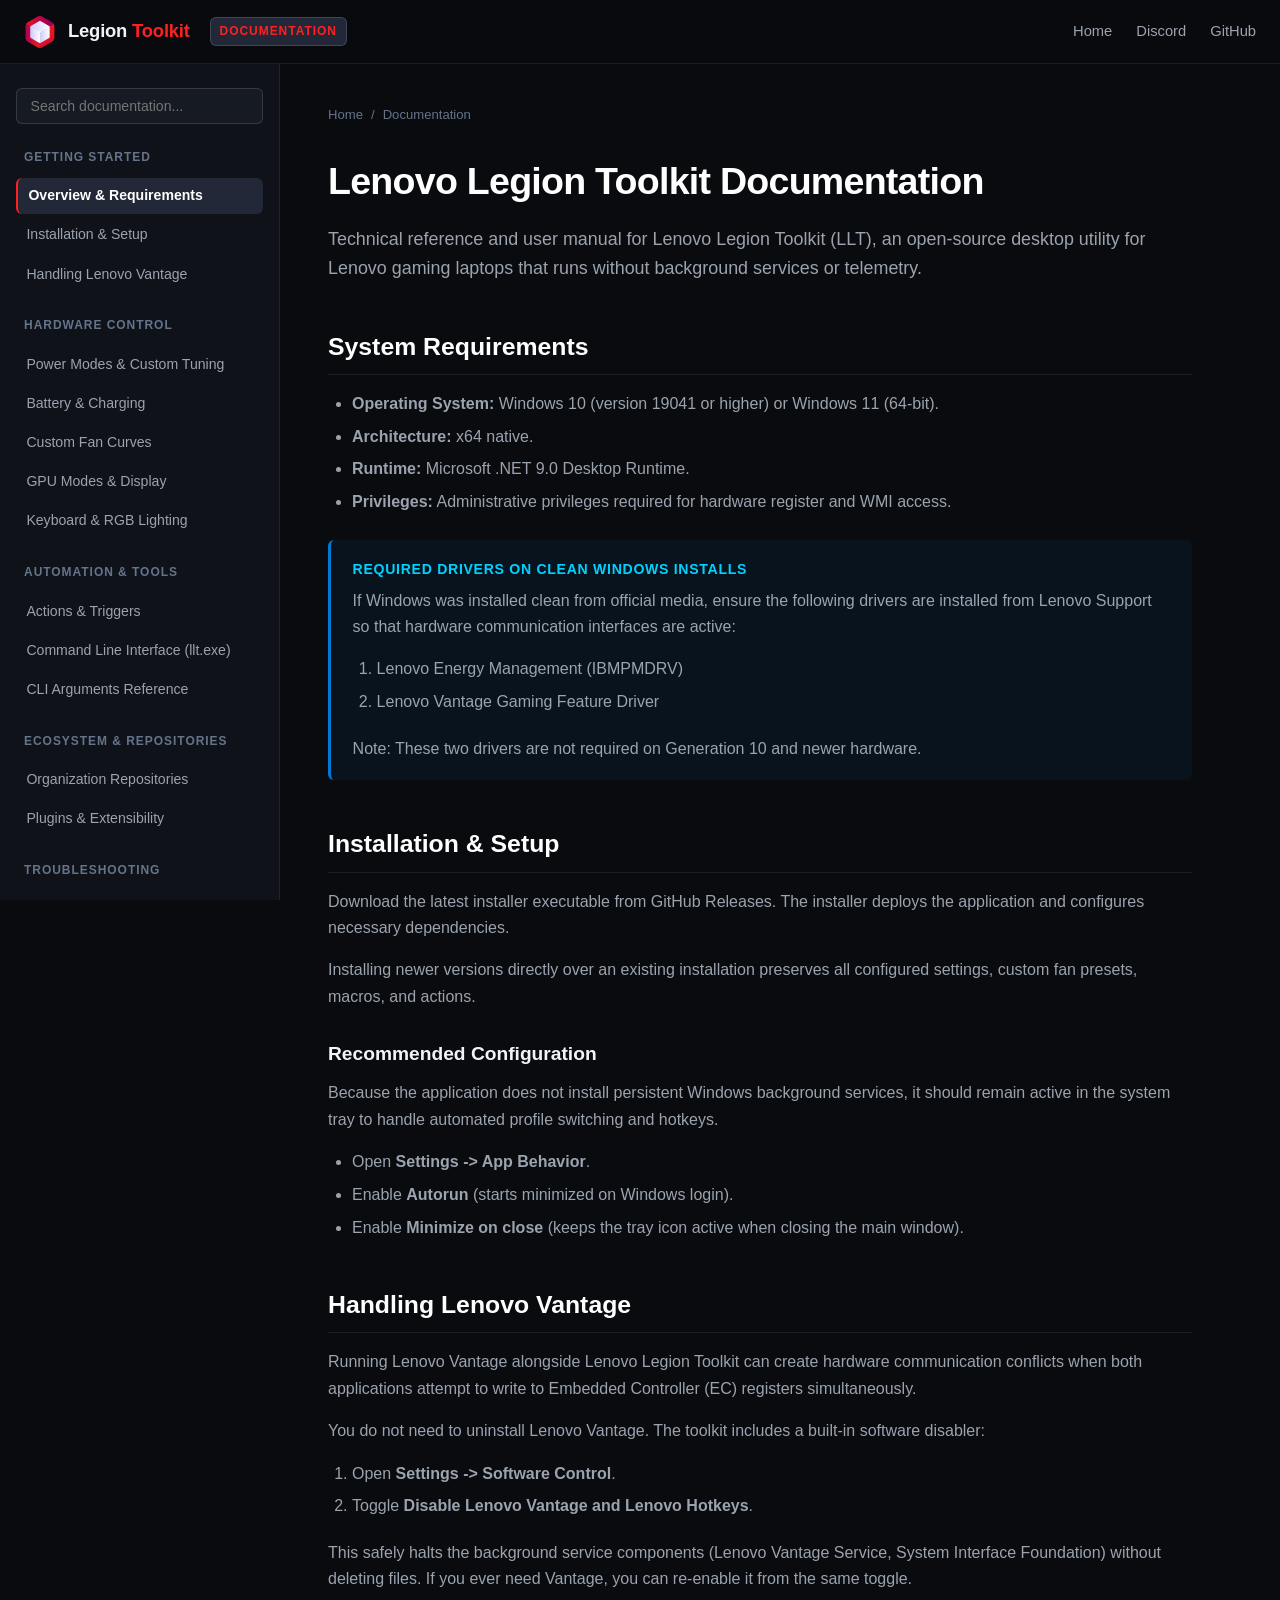
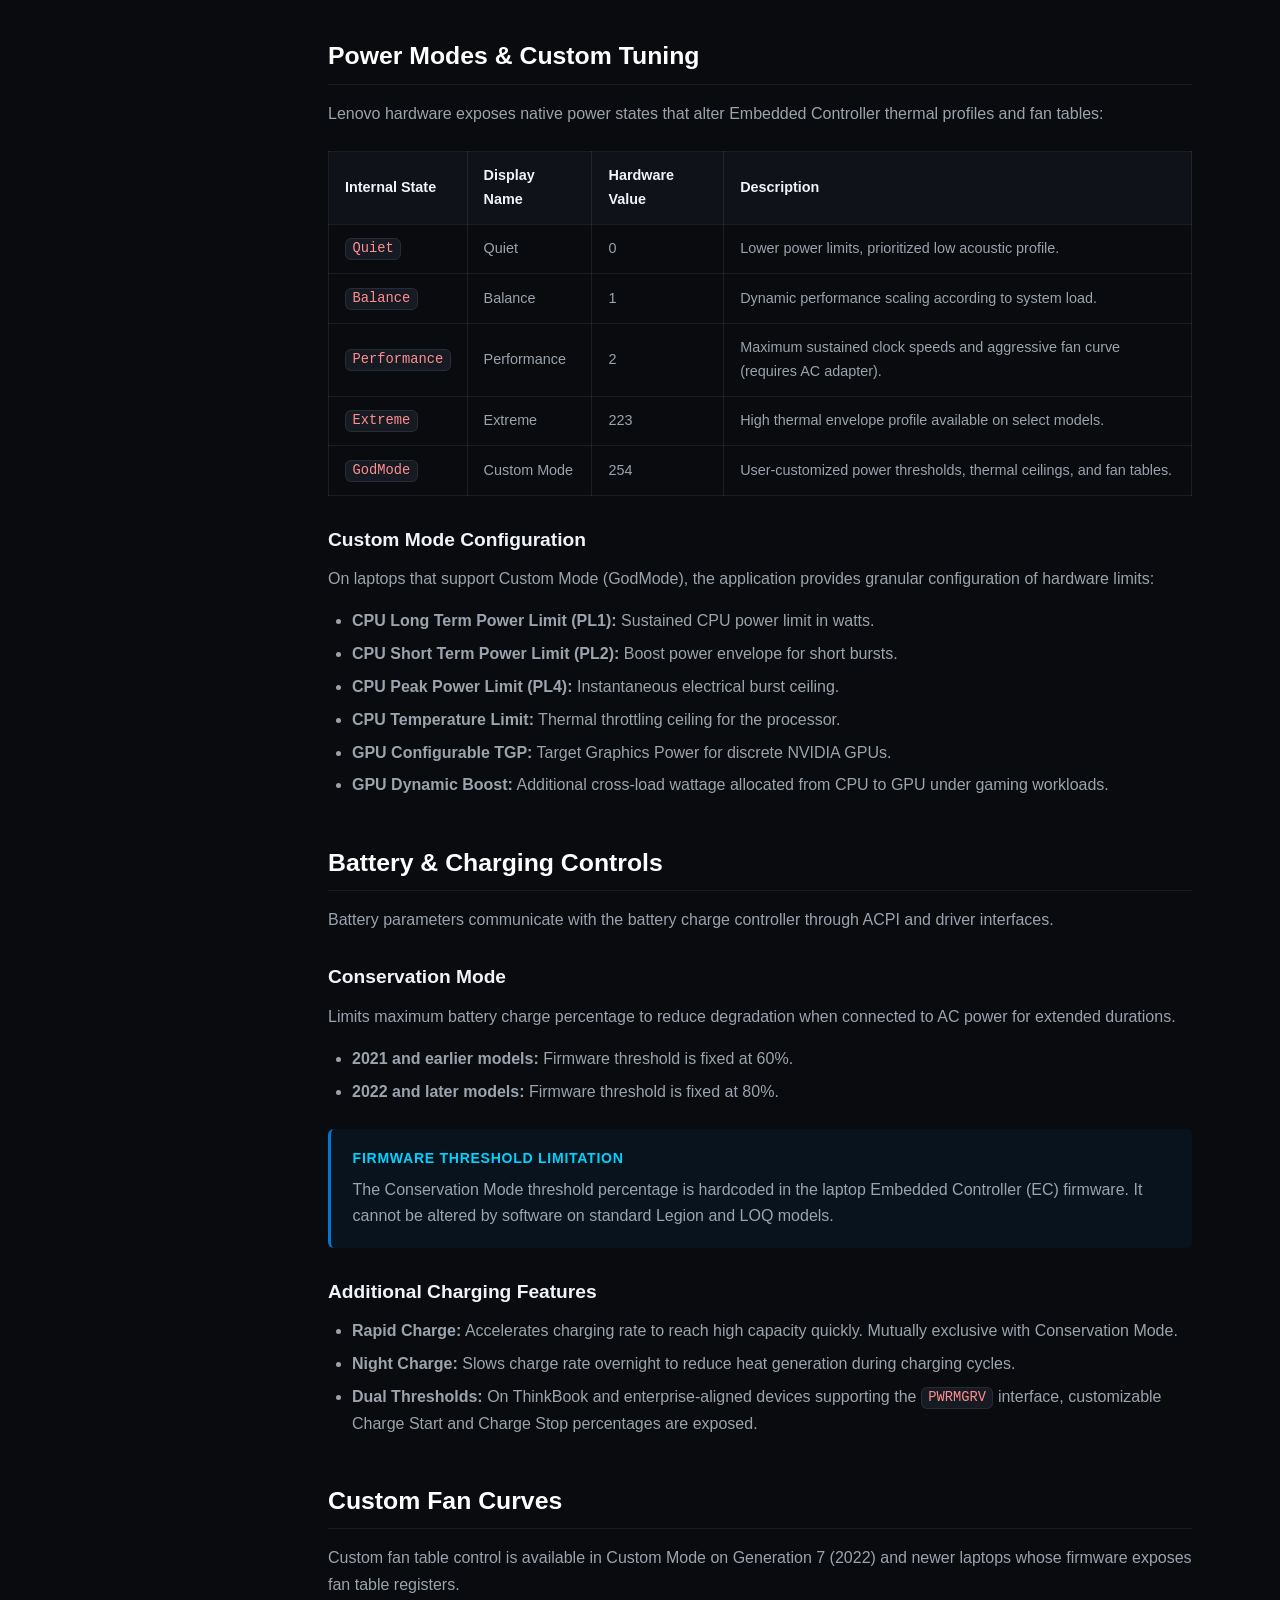
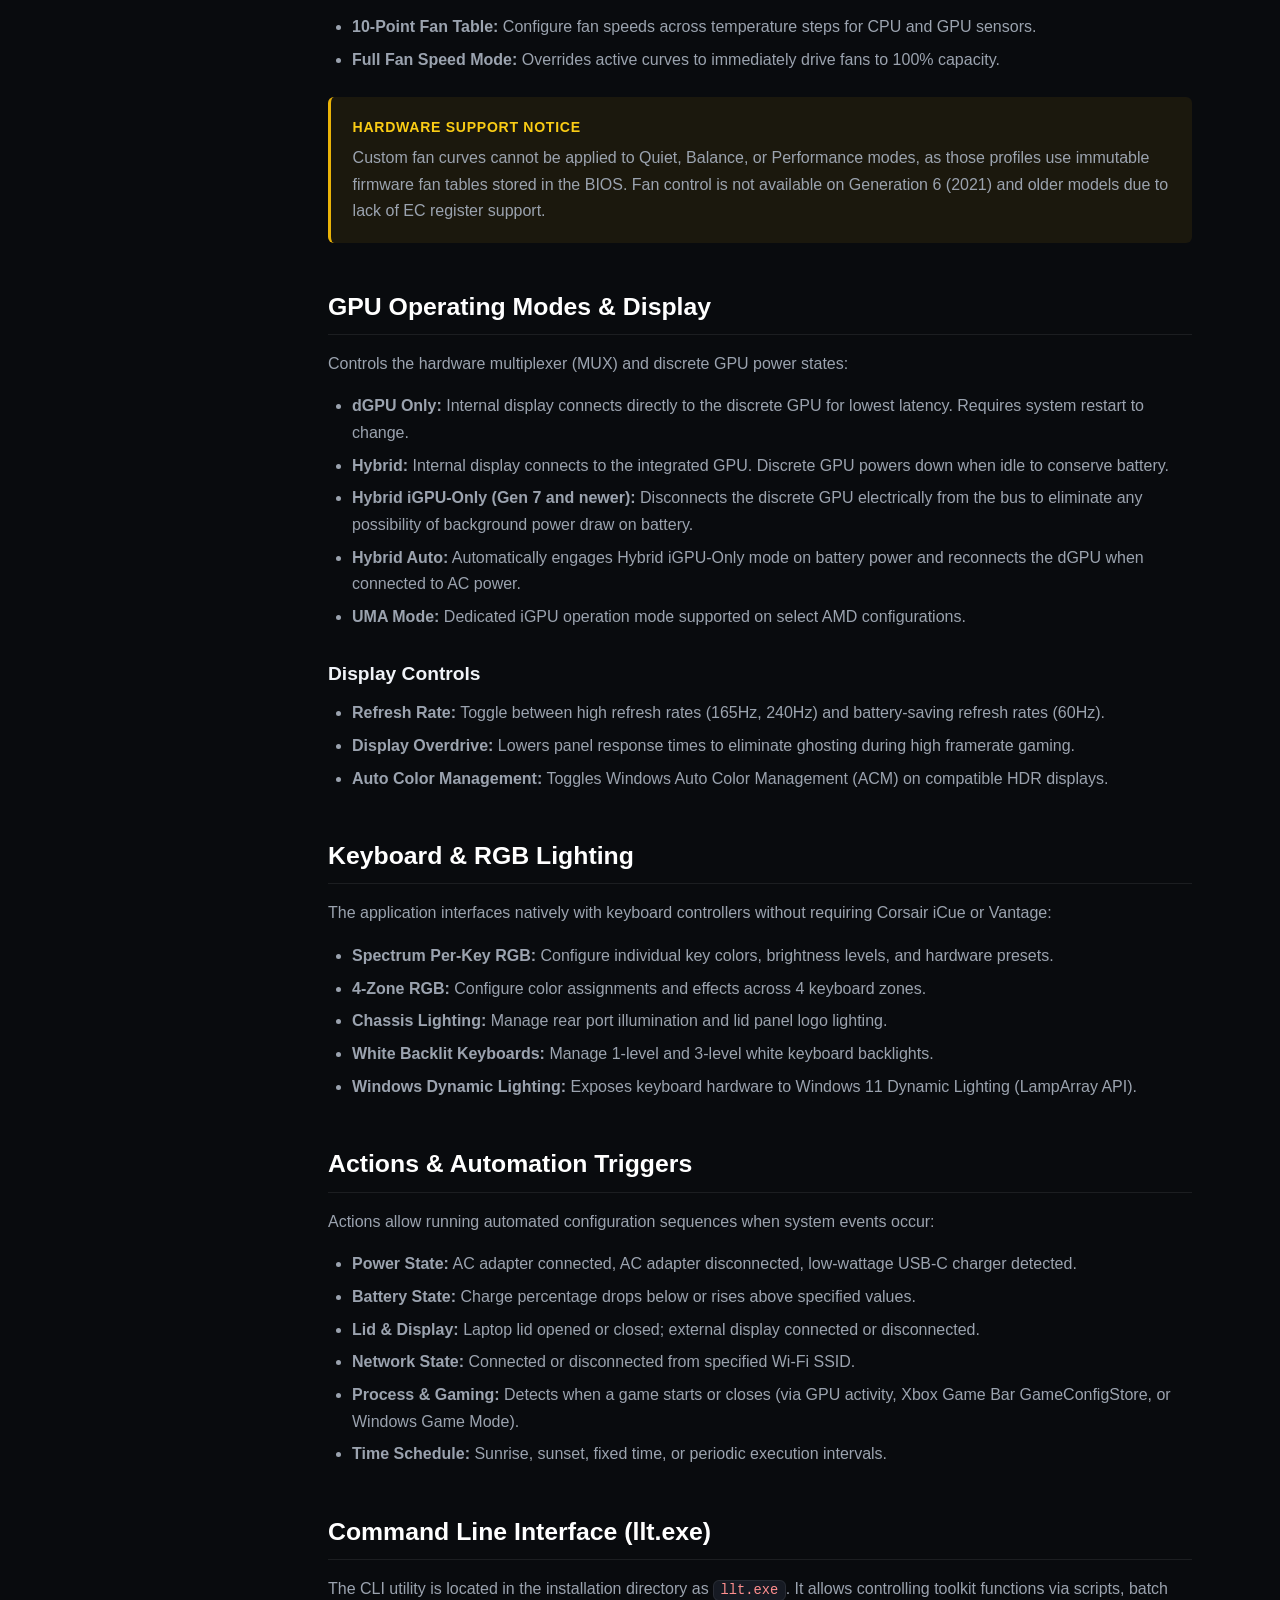
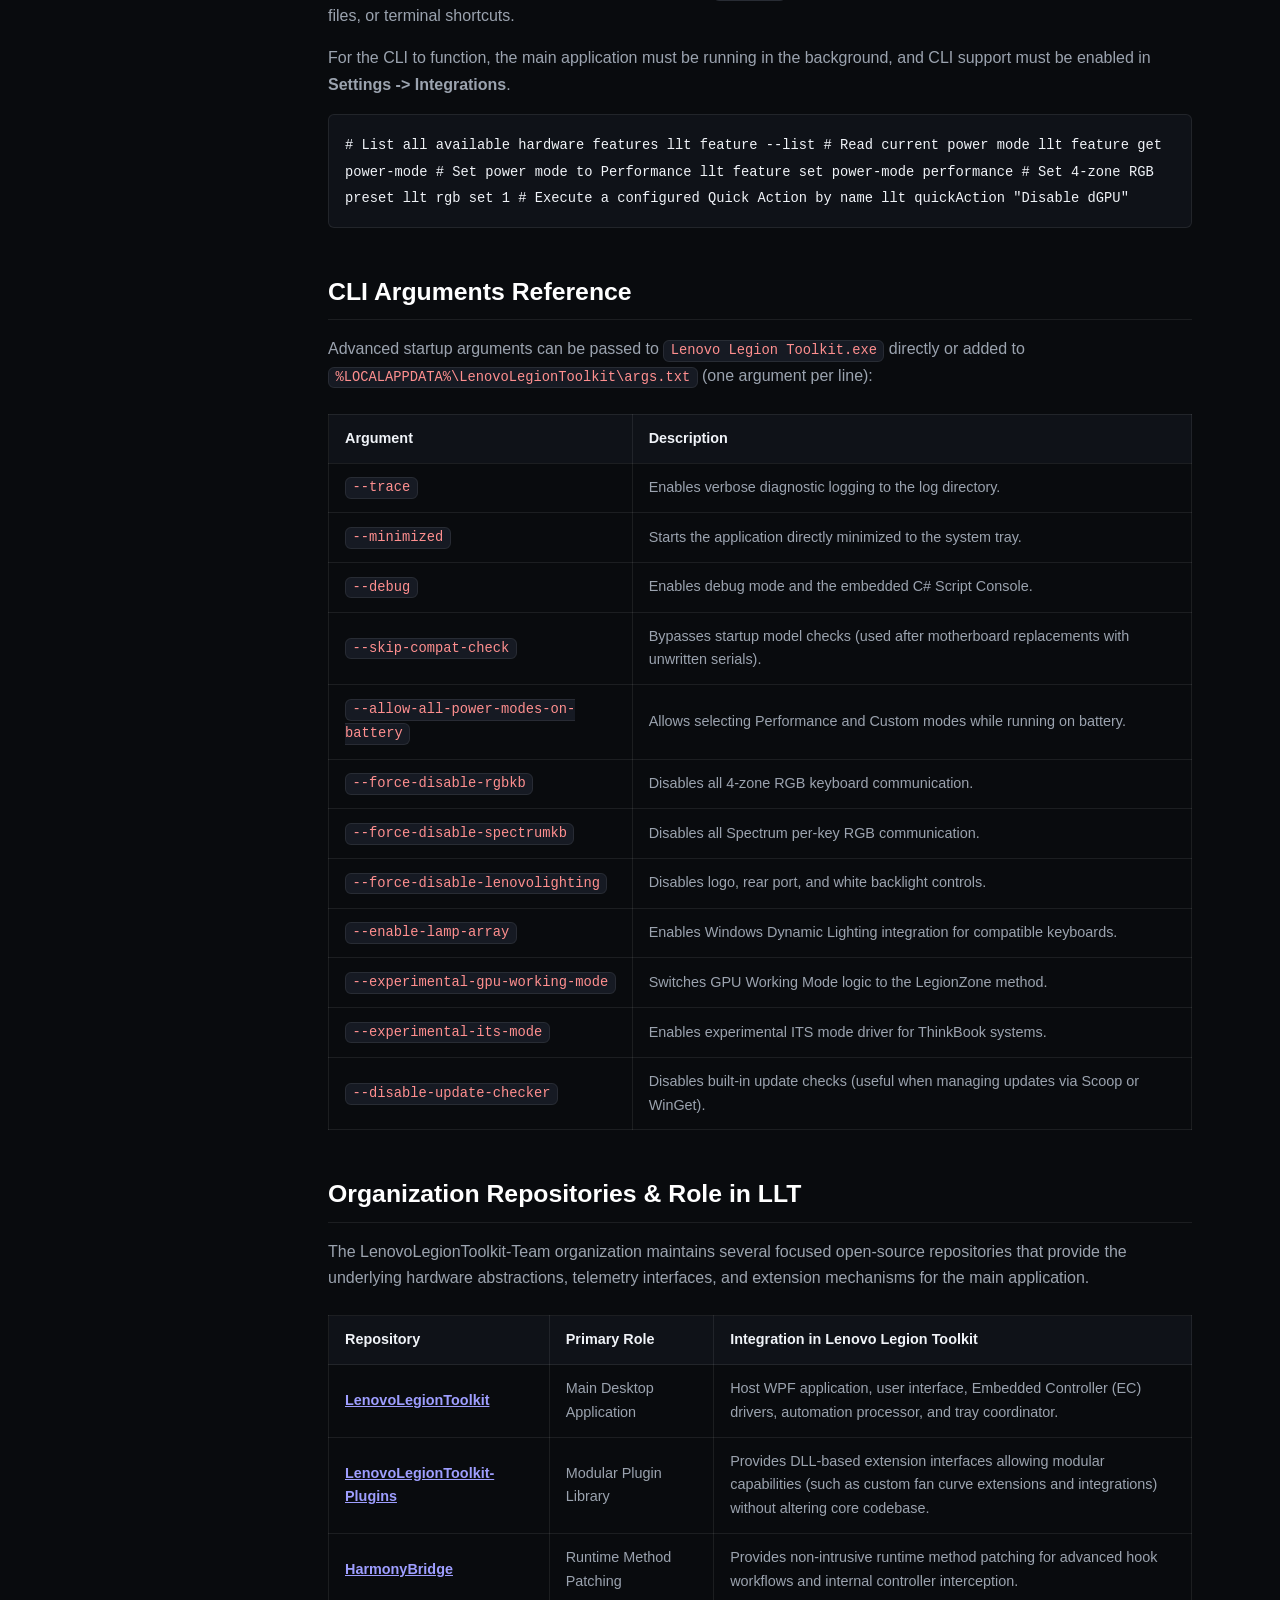
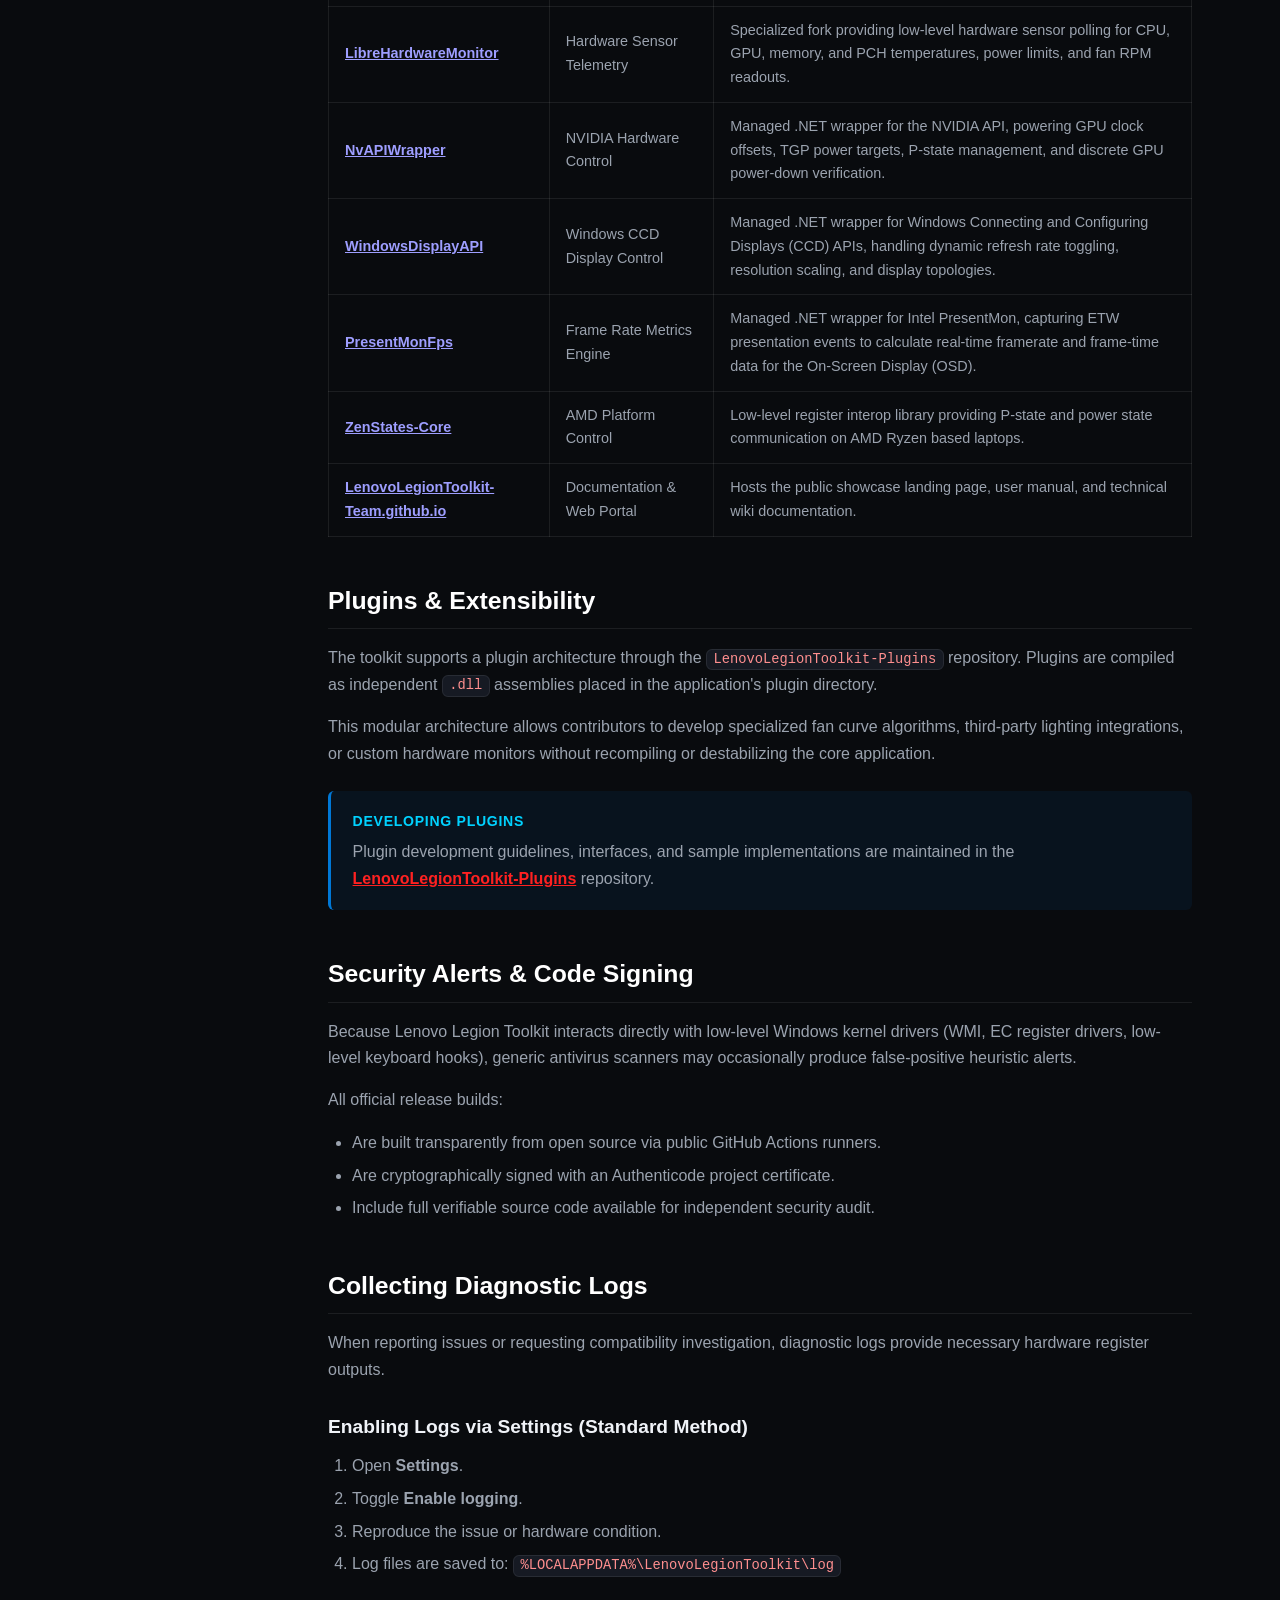
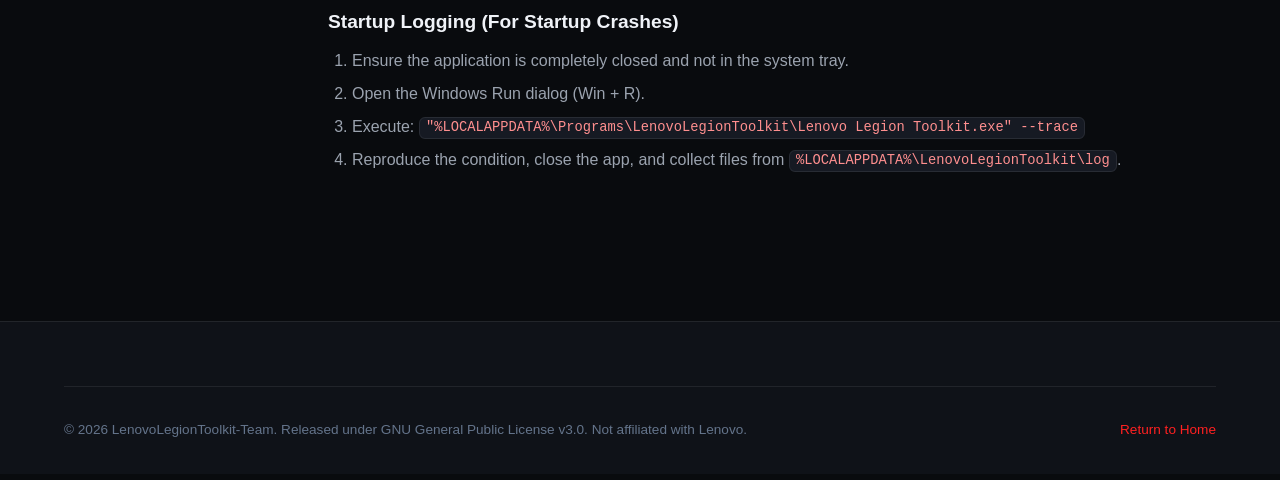
==== commit e6034cf8: "Showcase organization companion repositories and explain their architecture roles in LLT" ====
--- a/wiki/index.html
+++ b/wiki/index.html
@@ -75,6 +75,14 @@
       </div>
 
       <div class="sidebar-section">
+        <div class="sidebar-title">Ecosystem & Repositories</div>
+        <ul class="sidebar-menu">
+          <li><a href="#ecosystem-repos" class="sidebar-link">Organization Repositories</a></li>
+          <li><a href="#plugins-extensibility" class="sidebar-link">Plugins & Extensibility</a></li>
+        </ul>
+      </div>
+
+      <div class="sidebar-section">
         <div class="sidebar-title">Troubleshooting</div>
         <ul class="sidebar-menu">
           <li><a href="#antivirus" class="sidebar-link">Security Alerts & Signing</a></li>
@@ -417,6 +425,88 @@
         </table>
       </section>
 
+      <!-- Organization Repositories -->
+      <section id="ecosystem-repos">
+        <h2>Organization Repositories & Role in LLT</h2>
+        <p>
+          The LenovoLegionToolkit-Team organization maintains several focused open-source repositories that provide the underlying hardware abstractions, telemetry interfaces, and extension mechanisms for the main application.
+        </p>
+
+        <table class="wiki-table">
+          <thead>
+            <tr>
+              <th>Repository</th>
+              <th>Primary Role</th>
+              <th>Integration in Lenovo Legion Toolkit</th>
+            </tr>
+          </thead>
+          <tbody>
+            <tr>
+              <td><a href="https://github.com/LenovoLegionToolkit-Team/LenovoLegionToolkit" target="_blank" rel="noopener"><strong>LenovoLegionToolkit</strong></a></td>
+              <td>Main Desktop Application</td>
+              <td>Host WPF application, user interface, Embedded Controller (EC) drivers, automation processor, and tray coordinator.</td>
+            </tr>
+            <tr>
+              <td><a href="https://github.com/LenovoLegionToolkit-Team/LenovoLegionToolkit-Plugins" target="_blank" rel="noopener"><strong>LenovoLegionToolkit-Plugins</strong></a></td>
+              <td>Modular Plugin Library</td>
+              <td>Provides DLL-based extension interfaces allowing modular capabilities (such as custom fan curve extensions and integrations) without altering core codebase.</td>
+            </tr>
+            <tr>
+              <td><a href="https://github.com/LenovoLegionToolkit-Team/HarmonyBridge" target="_blank" rel="noopener"><strong>HarmonyBridge</strong></a></td>
+              <td>Runtime Method Patching</td>
+              <td>Provides non-intrusive runtime method patching for advanced hook workflows and internal controller interception.</td>
+            </tr>
+            <tr>
+              <td><a href="https://github.com/LenovoLegionToolkit-Team/LibreHardwareMonitor" target="_blank" rel="noopener"><strong>LibreHardwareMonitor</strong></a></td>
+              <td>Hardware Sensor Telemetry</td>
+              <td>Specialized fork providing low-level hardware sensor polling for CPU, GPU, memory, and PCH temperatures, power limits, and fan RPM readouts.</td>
+            </tr>
+            <tr>
+              <td><a href="https://github.com/LenovoLegionToolkit-Team/NvAPIWrapper" target="_blank" rel="noopener"><strong>NvAPIWrapper</strong></a></td>
+              <td>NVIDIA Hardware Control</td>
+              <td>Managed .NET wrapper for the NVIDIA API, powering GPU clock offsets, TGP power targets, P-state management, and discrete GPU power-down verification.</td>
+            </tr>
+            <tr>
+              <td><a href="https://github.com/LenovoLegionToolkit-Team/WindowsDisplayAPI" target="_blank" rel="noopener"><strong>WindowsDisplayAPI</strong></a></td>
+              <td>Windows CCD Display Control</td>
+              <td>Managed .NET wrapper for Windows Connecting and Configuring Displays (CCD) APIs, handling dynamic refresh rate toggling, resolution scaling, and display topologies.</td>
+            </tr>
+            <tr>
+              <td><a href="https://github.com/LenovoLegionToolkit-Team/PresentMonFps" target="_blank" rel="noopener"><strong>PresentMonFps</strong></a></td>
+              <td>Frame Rate Metrics Engine</td>
+              <td>Managed .NET wrapper for Intel PresentMon, capturing ETW presentation events to calculate real-time framerate and frame-time data for the On-Screen Display (OSD).</td>
+            </tr>
+            <tr>
+              <td><a href="https://github.com/LenovoLegionToolkit-Team/ZenStates-Core" target="_blank" rel="noopener"><strong>ZenStates-Core</strong></a></td>
+              <td>AMD Platform Control</td>
+              <td>Low-level register interop library providing P-state and power state communication on AMD Ryzen based laptops.</td>
+            </tr>
+            <tr>
+              <td><a href="https://github.com/LenovoLegionToolkit-Team/LenovoLegionToolkit-Team.github.io" target="_blank" rel="noopener"><strong>LenovoLegionToolkit-Team.github.io</strong></a></td>
+              <td>Documentation & Web Portal</td>
+              <td>Hosts the public showcase landing page, user manual, and technical wiki documentation.</td>
+            </tr>
+          </tbody>
+        </table>
+      </section>
+
+      <!-- Plugins & Extensibility -->
+      <section id="plugins-extensibility">
+        <h2>Plugins & Extensibility</h2>
+        <p>
+          The toolkit supports a plugin architecture through the <code>LenovoLegionToolkit-Plugins</code> repository. Plugins are compiled as independent <code>.dll</code> assemblies placed in the application's plugin directory.
+        </p>
+        <p>
+          This modular architecture allows contributors to develop specialized fan curve algorithms, third-party lighting integrations, or custom hardware monitors without recompiling or destabilizing the core application.
+        </p>
+        <div class="callout note">
+          <div class="callout-title">Developing Plugins</div>
+          <p>
+            Plugin development guidelines, interfaces, and sample implementations are maintained in the <a href="https://github.com/LenovoLegionToolkit-Team/LenovoLegionToolkit-Plugins" target="_blank" rel="noopener" style="color: var(--accent-red); font-weight: 600;">LenovoLegionToolkit-Plugins</a> repository.
+          </p>
+        </div>
+      </section>
+
       <!-- Security Alerts -->
       <section id="antivirus">
         <h2>Security Alerts & Code Signing</h2>
--- a/style.css
+++ b/style.css
@@ -705,6 +705,84 @@
   gap: 1rem;
 }
 
+/* Ecosystem Cards */
+.ecosystem-grid {
+  display: grid;
+  grid-template-columns: repeat(3, 1fr);
+  gap: 1.5rem;
+}
+
+.ecosystem-card {
+  background: var(--bg-card);
+  border: 1px solid var(--border-subtle);
+  border-radius: var(--radius-md);
+  padding: 1.75rem;
+  transition: all 0.2s ease;
+  display: flex;
+  flex-direction: column;
+  justify-content: space-between;
+}
+
+.ecosystem-card:hover {
+  background: var(--bg-card-hover);
+  border-color: var(--border-medium);
+  transform: translateY(-2px);
+}
+
+.ecosystem-card-header {
+  margin-bottom: 0.75rem;
+}
+
+.ecosystem-card-tag {
+  font-size: 0.75rem;
+  font-weight: 700;
+  text-transform: uppercase;
+  letter-spacing: 0.08em;
+  color: var(--accent-red);
+  margin-bottom: 0.35rem;
+}
+
+.ecosystem-card h4 {
+  font-size: 1.15rem;
+  font-weight: 700;
+  color: #FFFFFF;
+}
+
+.ecosystem-card p {
+  color: var(--text-secondary);
+  font-size: 0.92rem;
+  line-height: 1.55;
+  margin-bottom: 1.25rem;
+  flex-grow: 1;
+}
+
+.ecosystem-card-link {
+  color: var(--accent-cyan);
+  font-size: 0.88rem;
+  font-weight: 600;
+  text-decoration: none;
+  display: inline-flex;
+  align-items: center;
+  gap: 0.35rem;
+  transition: color 0.15s ease;
+}
+
+.ecosystem-card-link:hover {
+  color: #FFFFFF;
+}
+
+@media (max-width: 960px) {
+  .ecosystem-grid {
+    grid-template-columns: repeat(2, 1fr);
+  }
+}
+
+@media (max-width: 768px) {
+  .ecosystem-grid {
+    grid-template-columns: 1fr;
+  }
+}
+
 /* Responsive Media Queries */
 @media (max-width: 960px) {
   .features-grid {
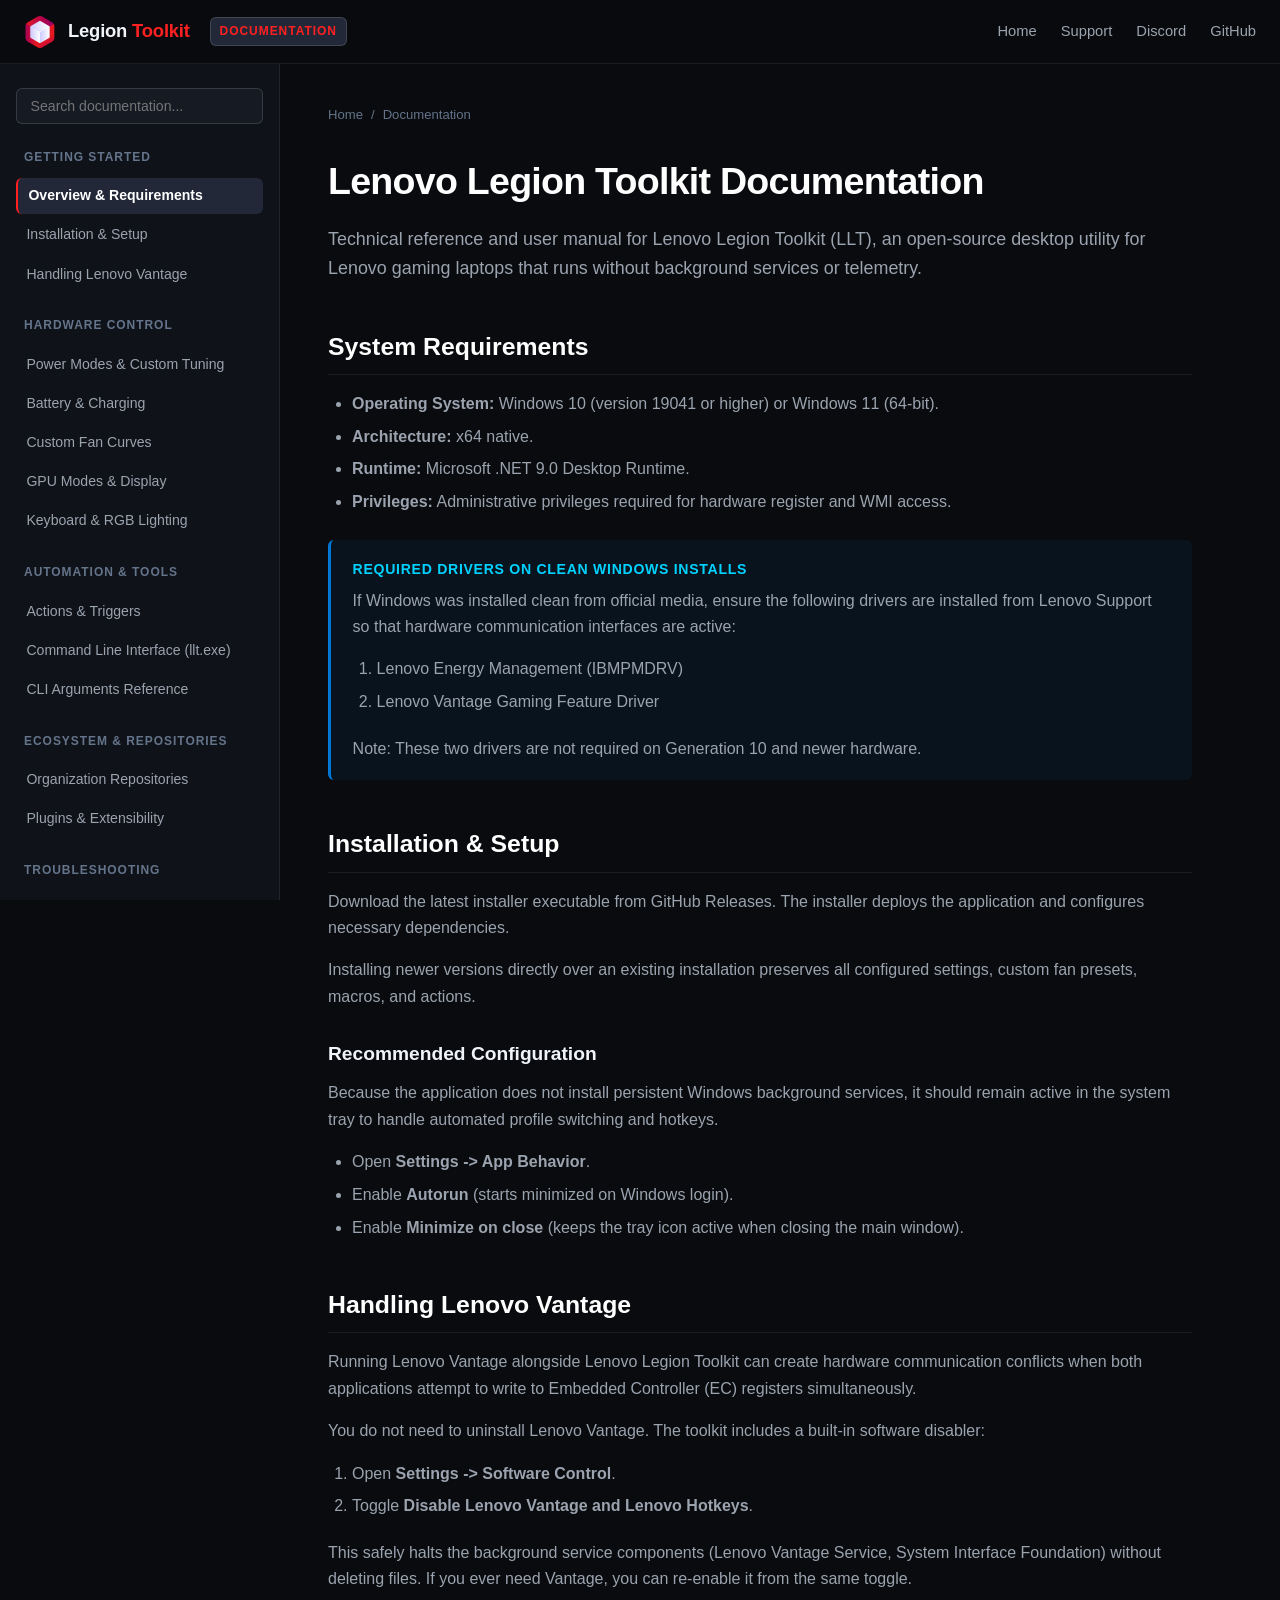
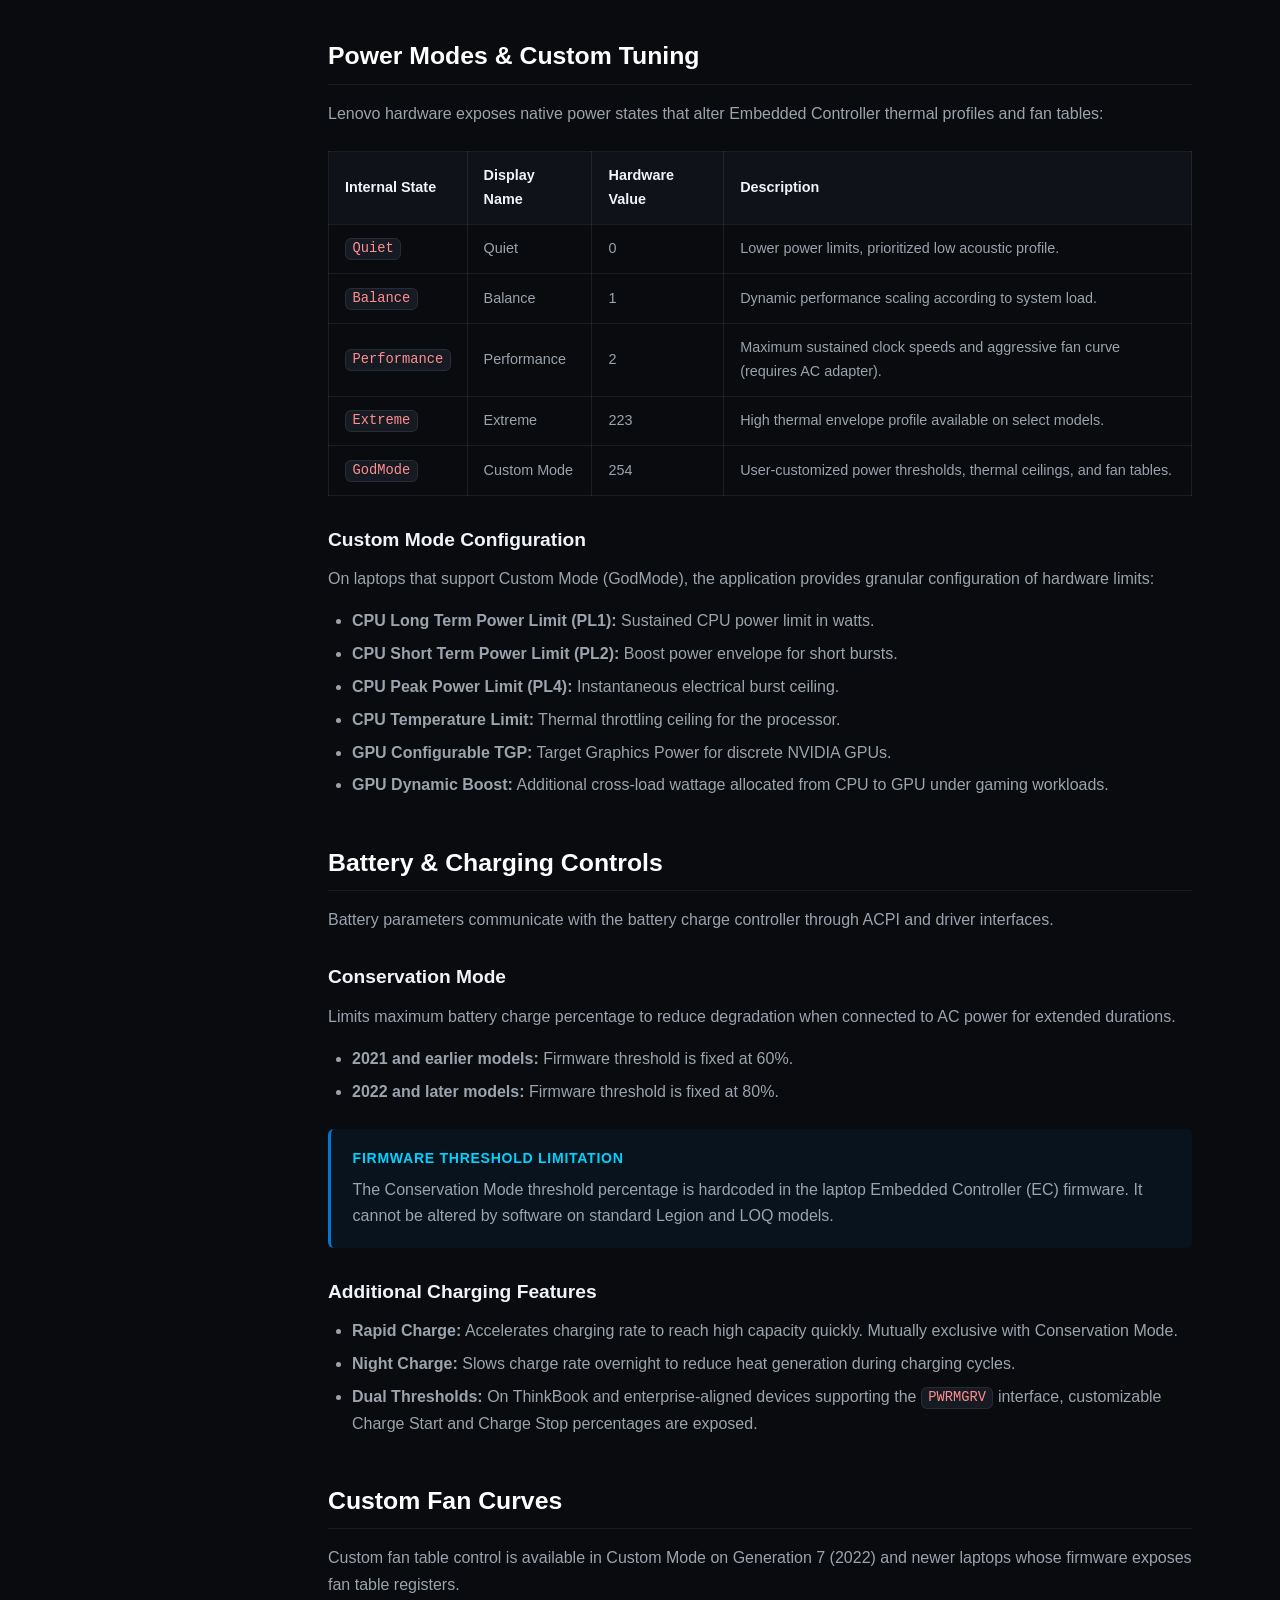
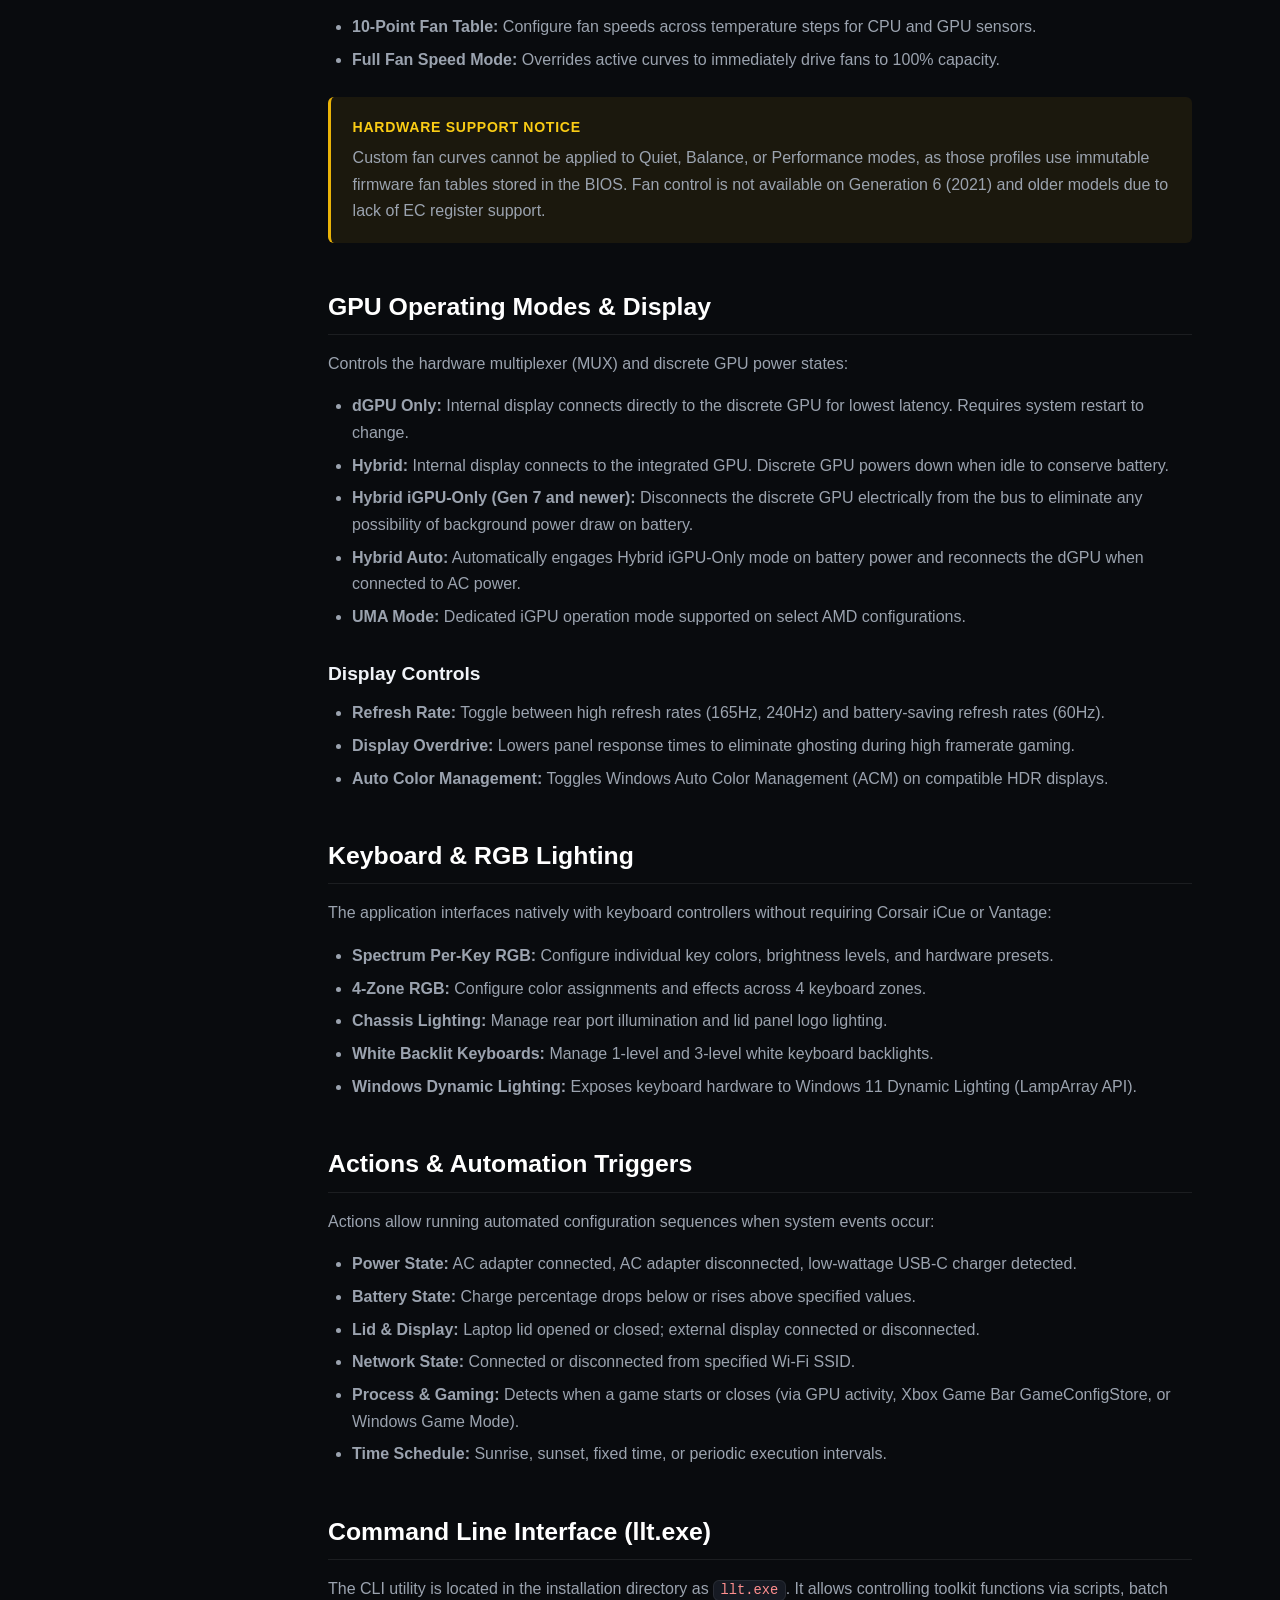
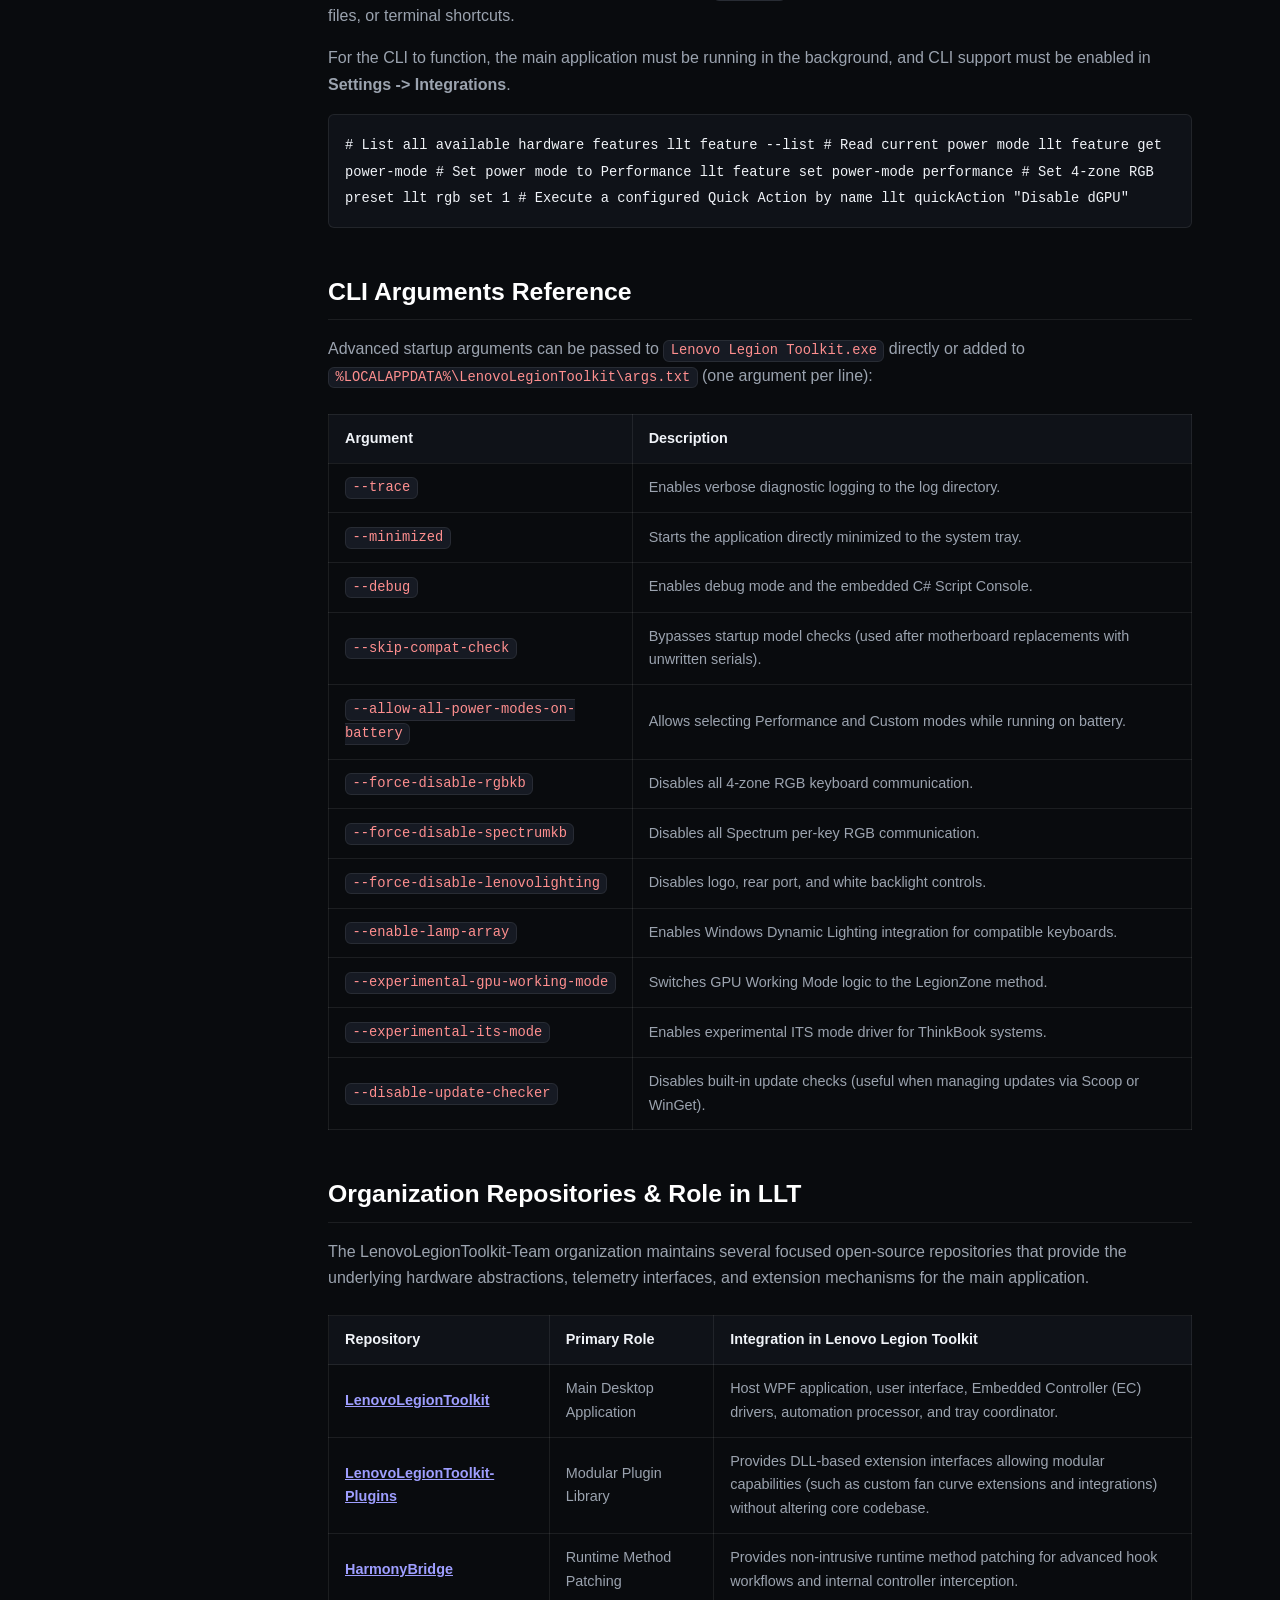
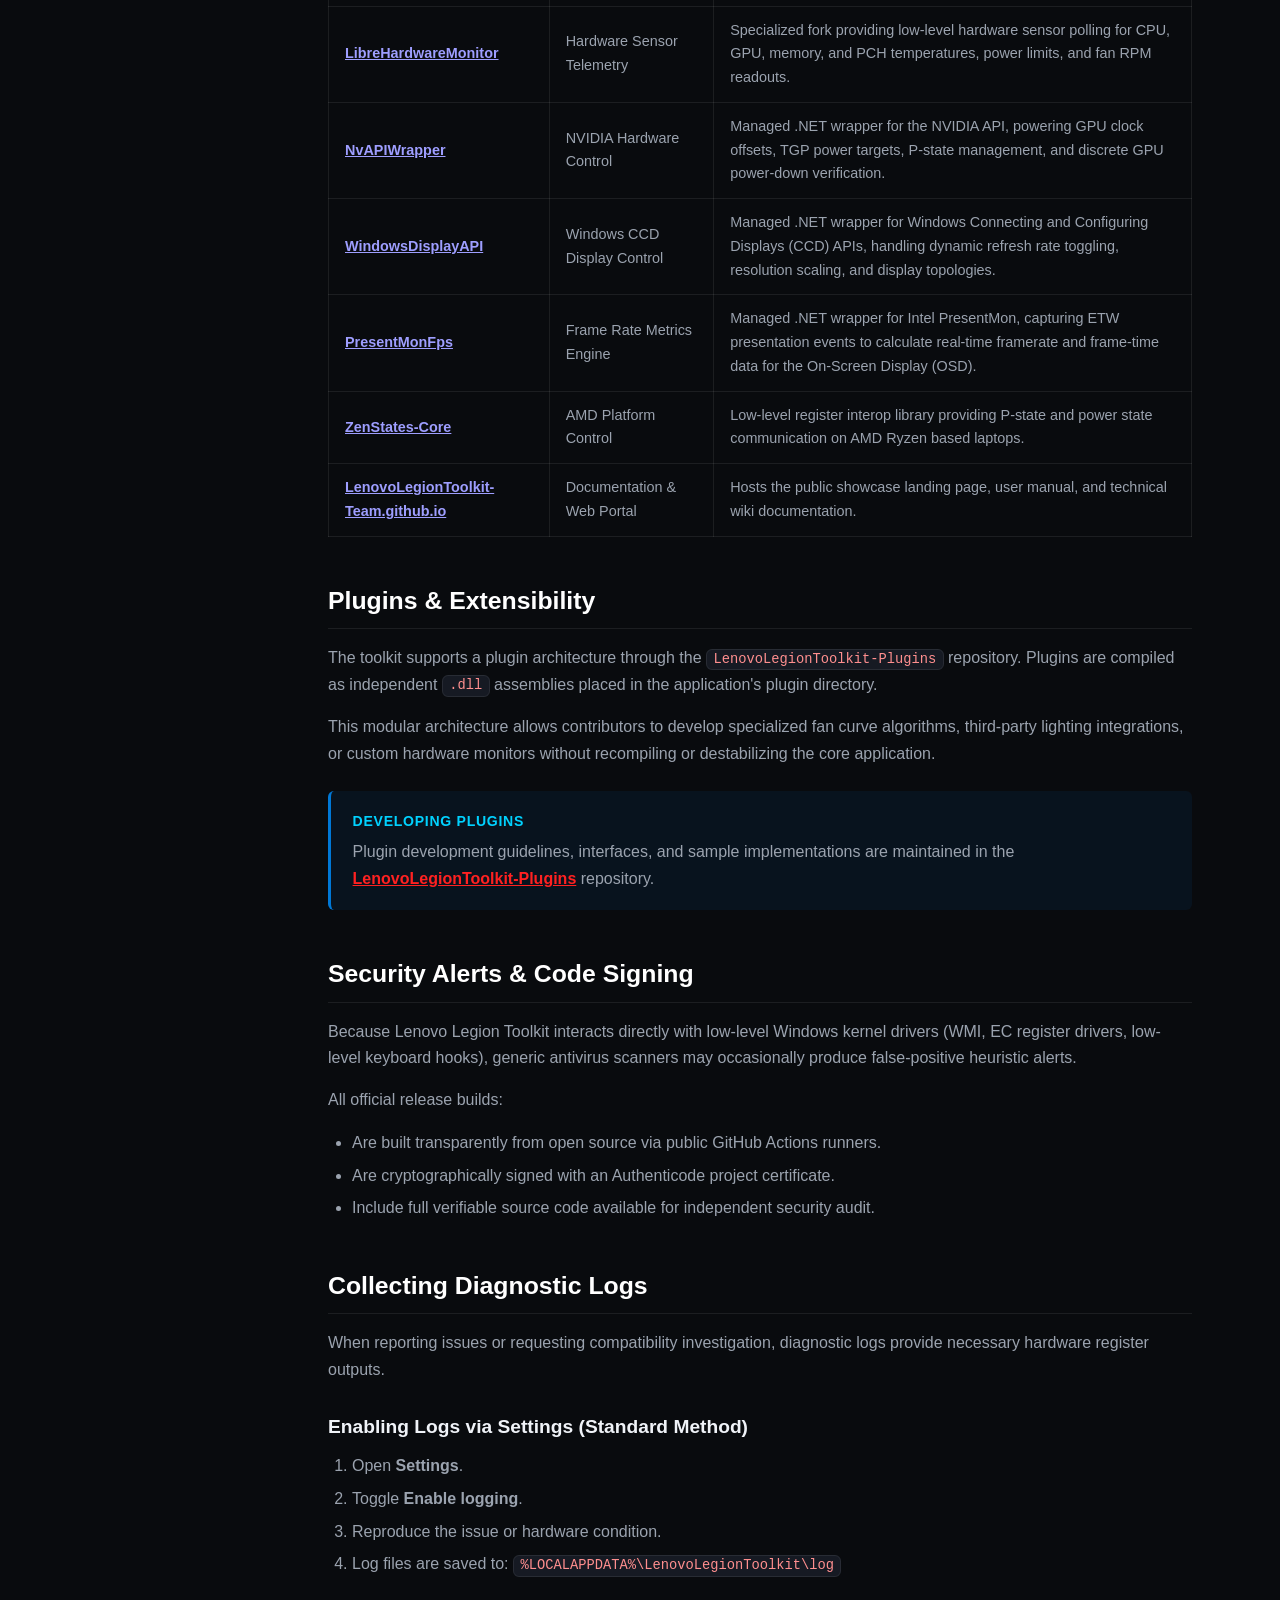
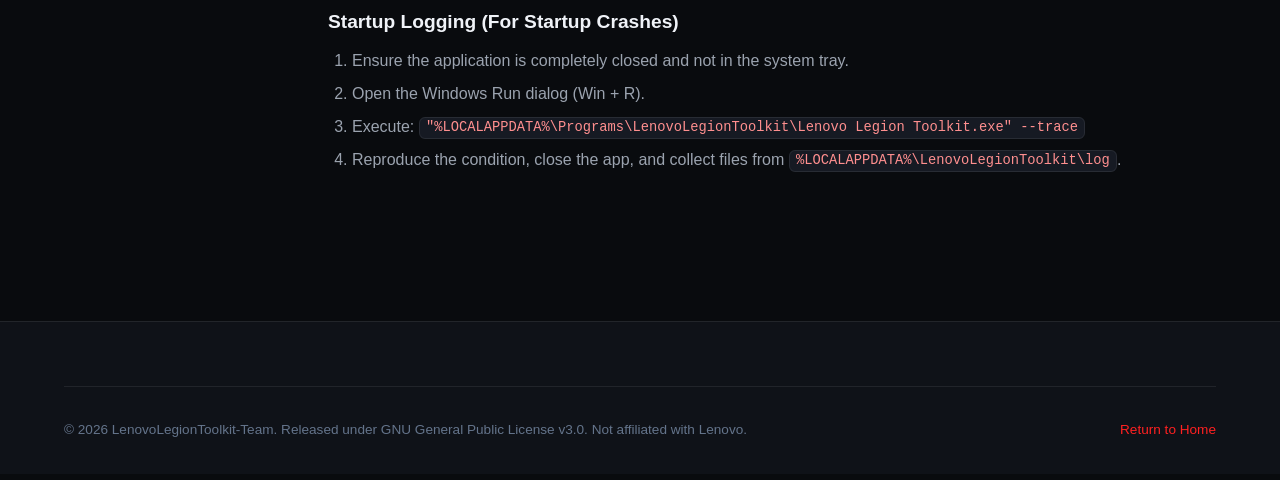
==== commit 3b5bff32: "Expand comparison to all Lenovo OEM suites and add maintainer support links to header and landing pa" ====
--- a/wiki/index.html
+++ b/wiki/index.html
@@ -31,6 +31,7 @@
 
       <nav class="wiki-nav-links">
         <a href="../">Home</a>
+        <a href="../#support">Support</a>
         <a href="https://discord.gg/TB3ER8ZVdt" target="_blank" rel="noopener">Discord</a>
         <a href="https://github.com/LenovoLegionToolkit-Team/LenovoLegionToolkit" target="_blank" rel="noopener">GitHub</a>
       </nav>
--- a/style.css
+++ b/style.css
@@ -575,6 +575,61 @@
   color: var(--accent-red);
 }
 
+/* Support Section */
+.support-grid {
+  display: grid;
+  grid-template-columns: repeat(2, 1fr);
+  gap: 1.5rem;
+  max-width: 820px;
+  margin: 0 auto;
+}
+
+.support-card {
+  background: var(--bg-card);
+  border: 1px solid var(--border-subtle);
+  border-radius: var(--radius-md);
+  padding: 2rem;
+  display: flex;
+  flex-direction: column;
+  justify-content: space-between;
+  transition: all 0.2s ease;
+}
+
+.support-card:hover {
+  background: var(--bg-card-hover);
+  border-color: var(--border-medium);
+  transform: translateY(-2px);
+}
+
+.support-card h4 {
+  font-size: 1.25rem;
+  font-weight: 700;
+  color: #FFFFFF;
+  margin-bottom: 0.25rem;
+}
+
+.support-card-role {
+  font-size: 0.8rem;
+  font-weight: 700;
+  text-transform: uppercase;
+  letter-spacing: 0.08em;
+  color: var(--accent-red);
+  margin-bottom: 0.85rem;
+}
+
+.support-card p {
+  color: var(--text-secondary);
+  font-size: 0.92rem;
+  line-height: 1.55;
+  margin-bottom: 1.5rem;
+}
+
+.support-buttons {
+  display: flex;
+  gap: 0.75rem;
+  flex-wrap: wrap;
+}
+
 /* FAQ Accordion */
 .faq-list {
   max-width: 820px;
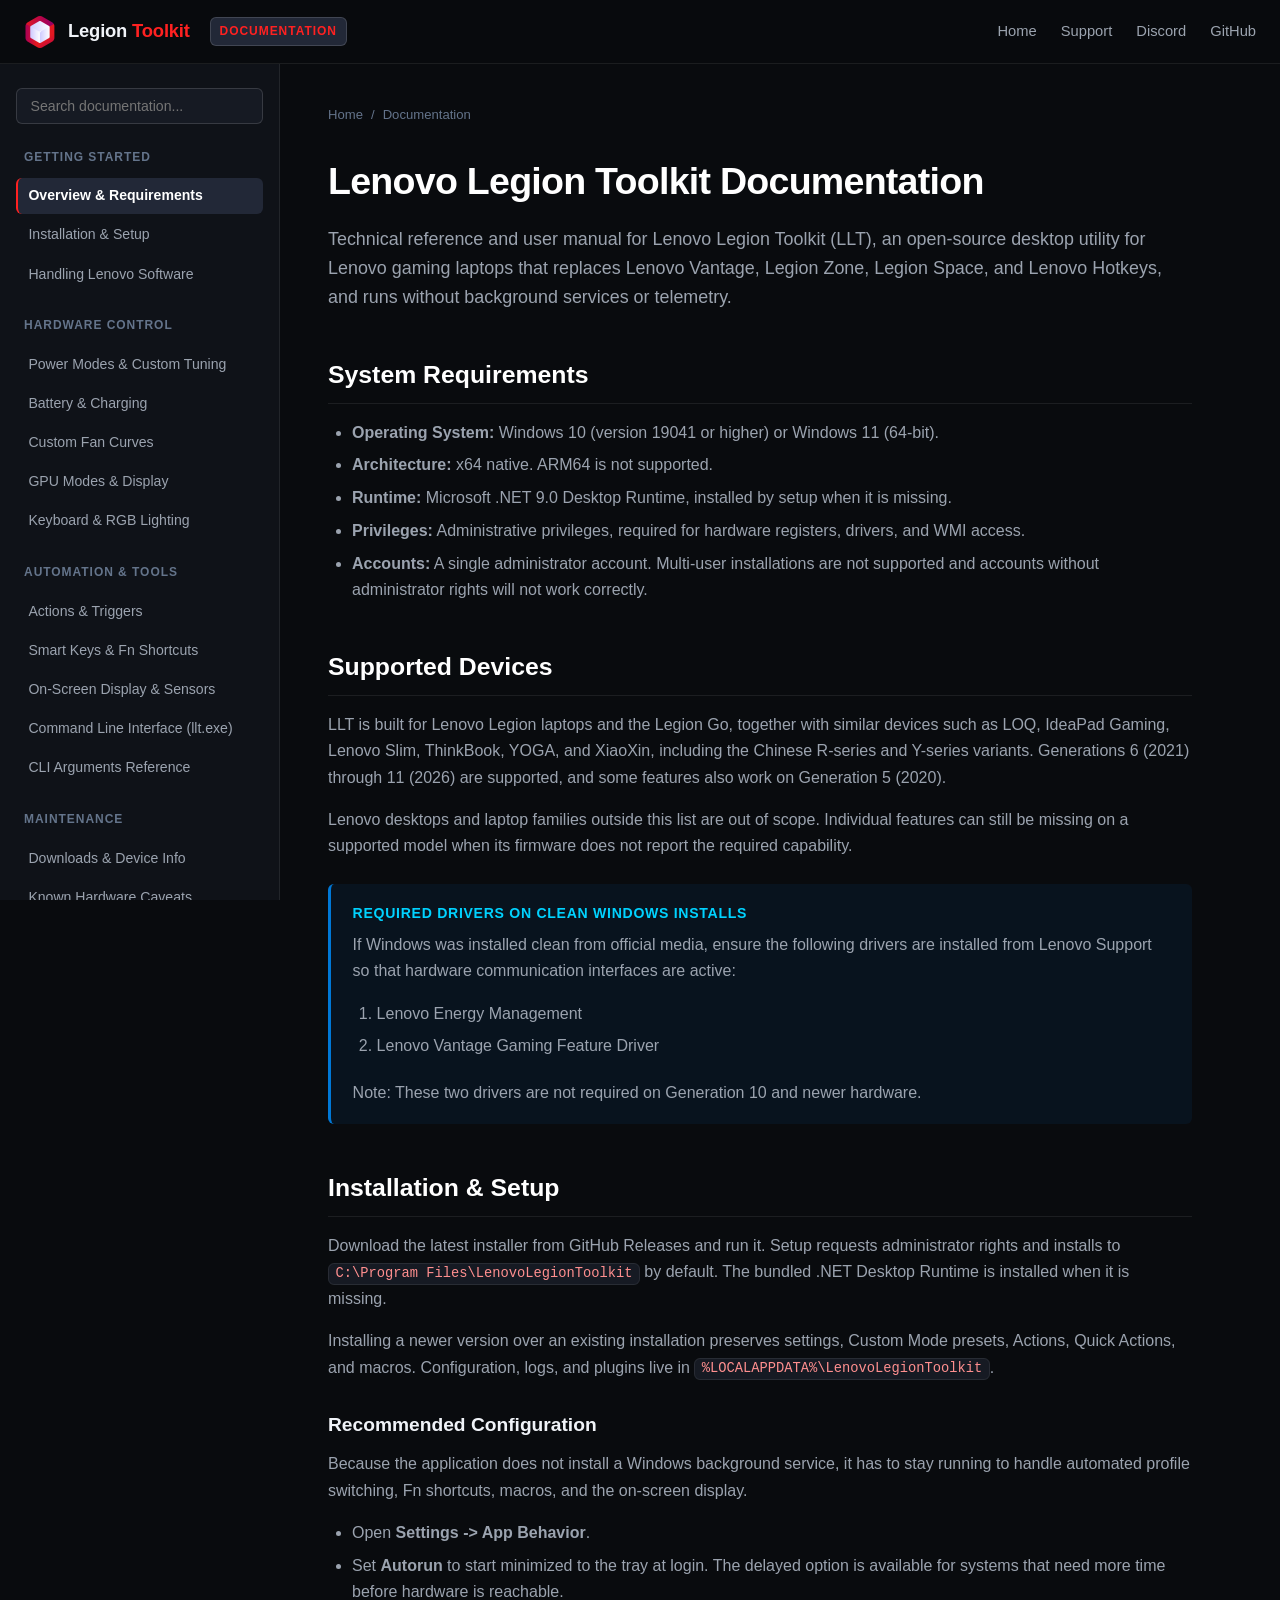
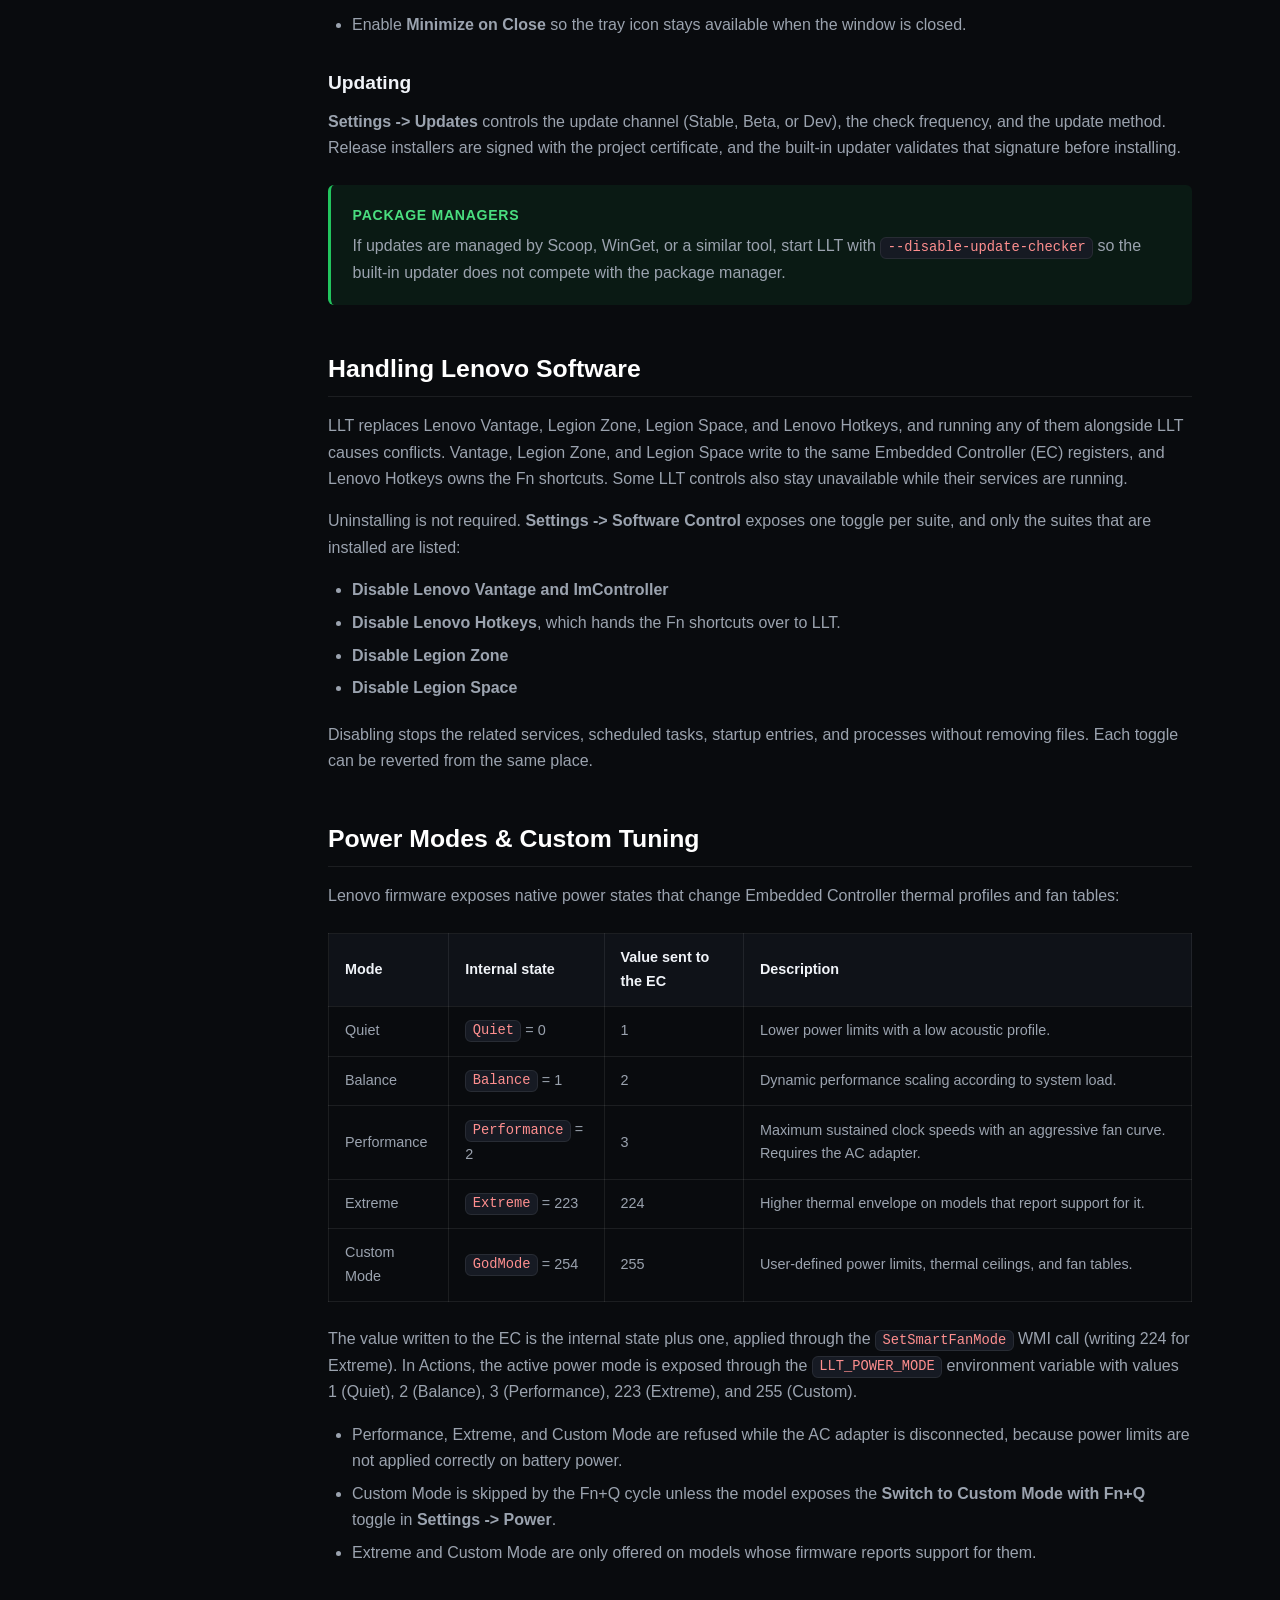
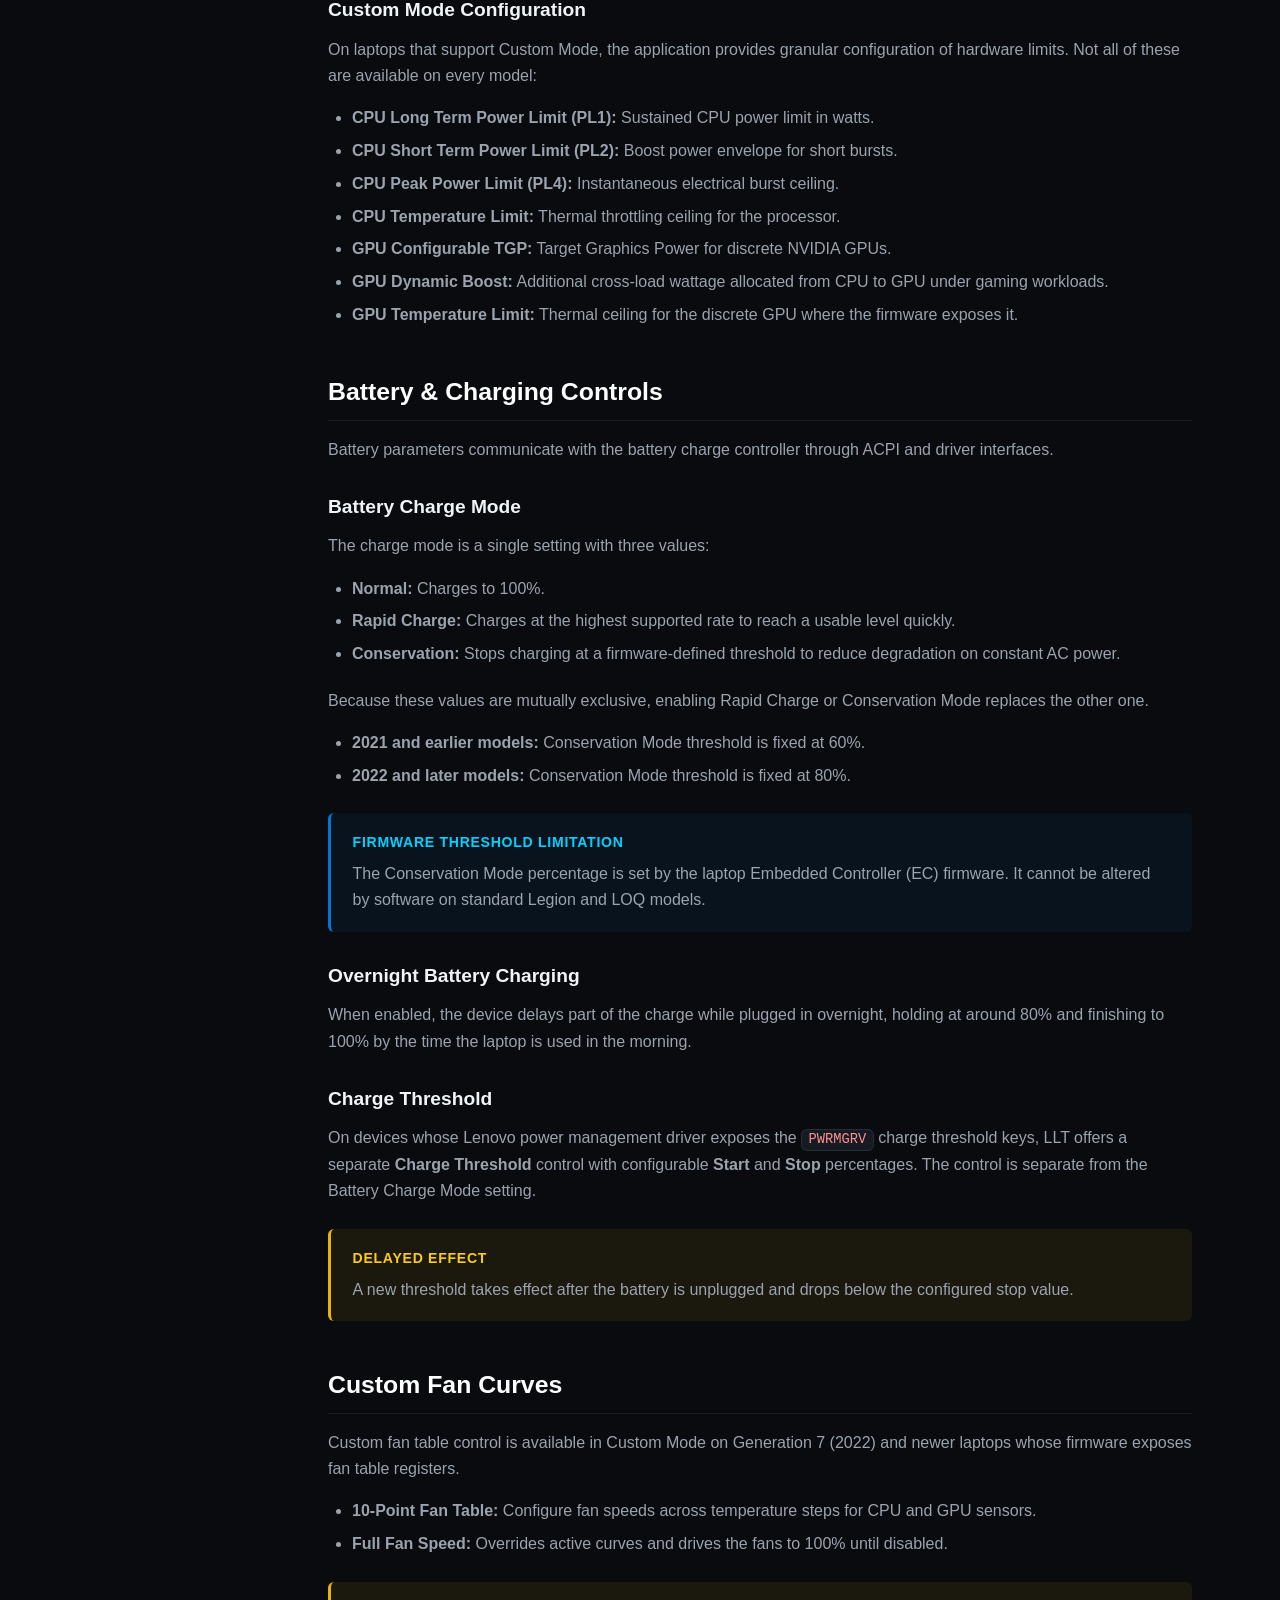
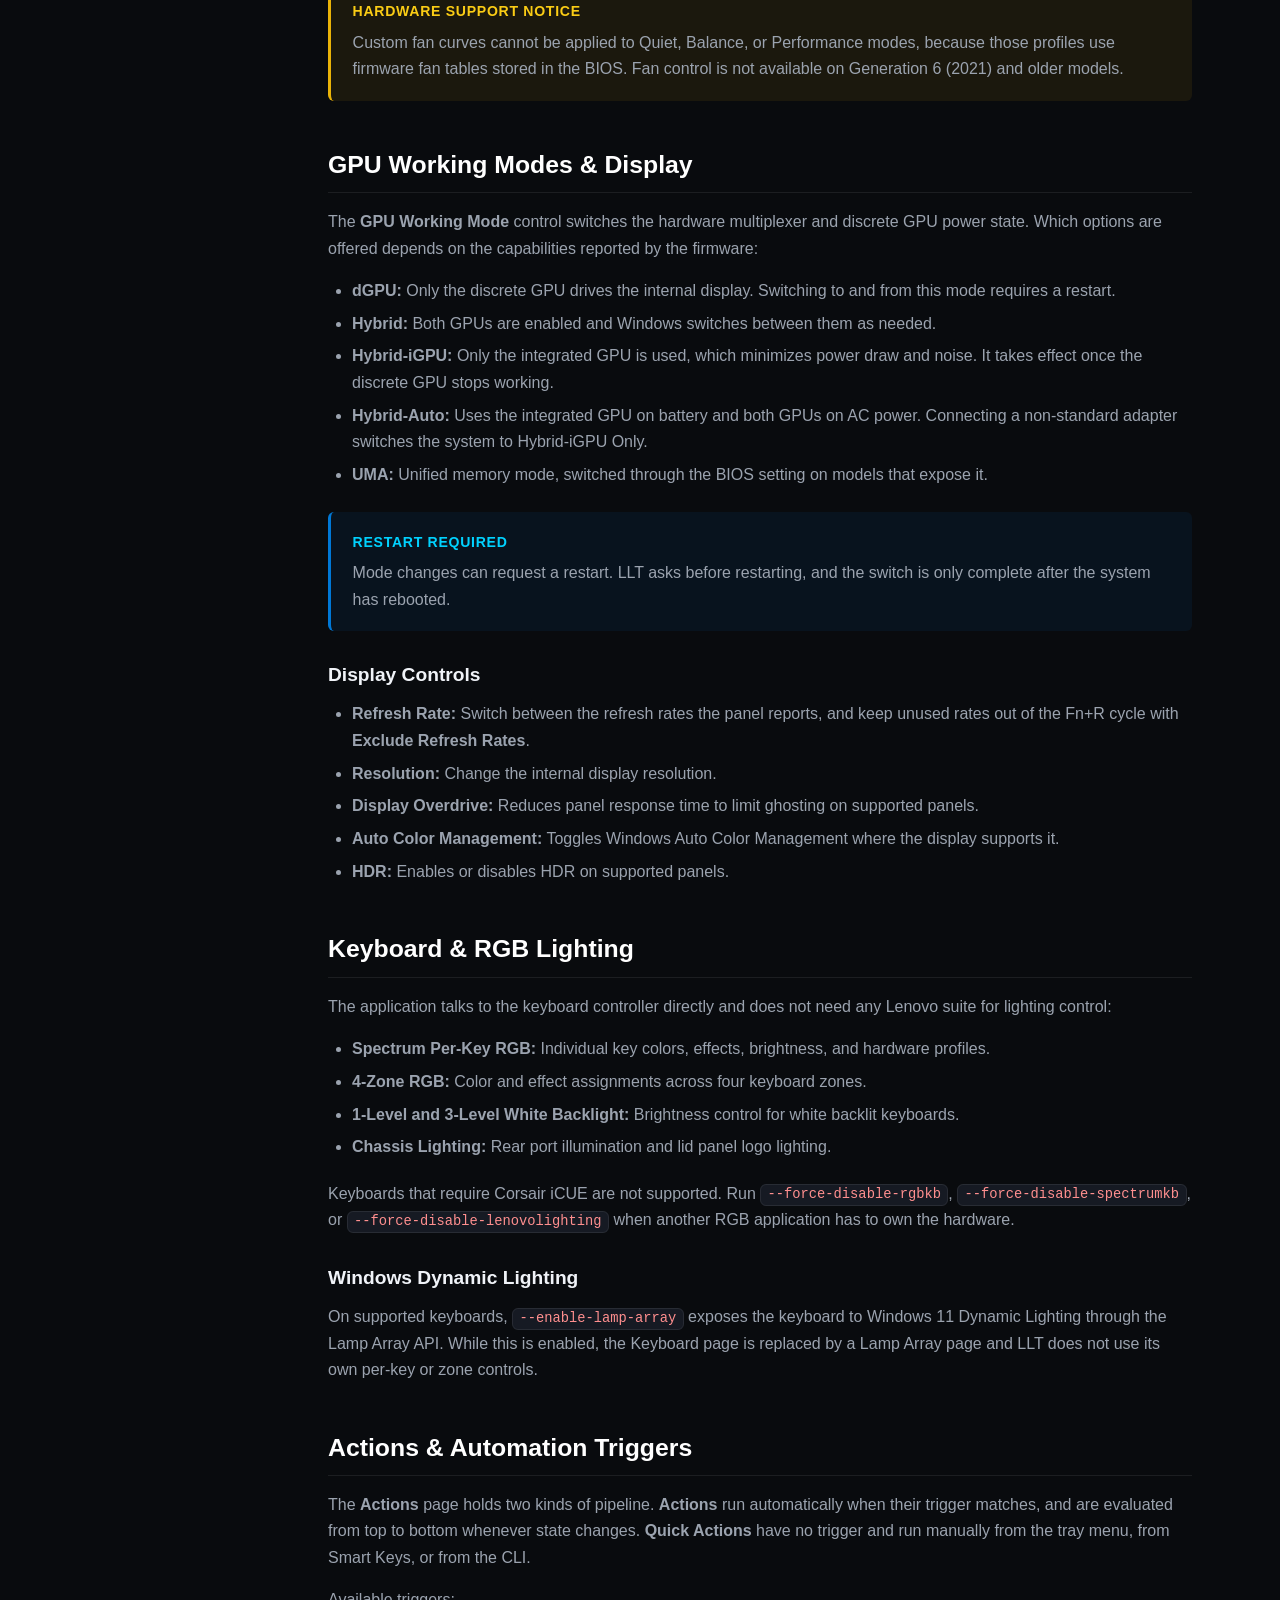
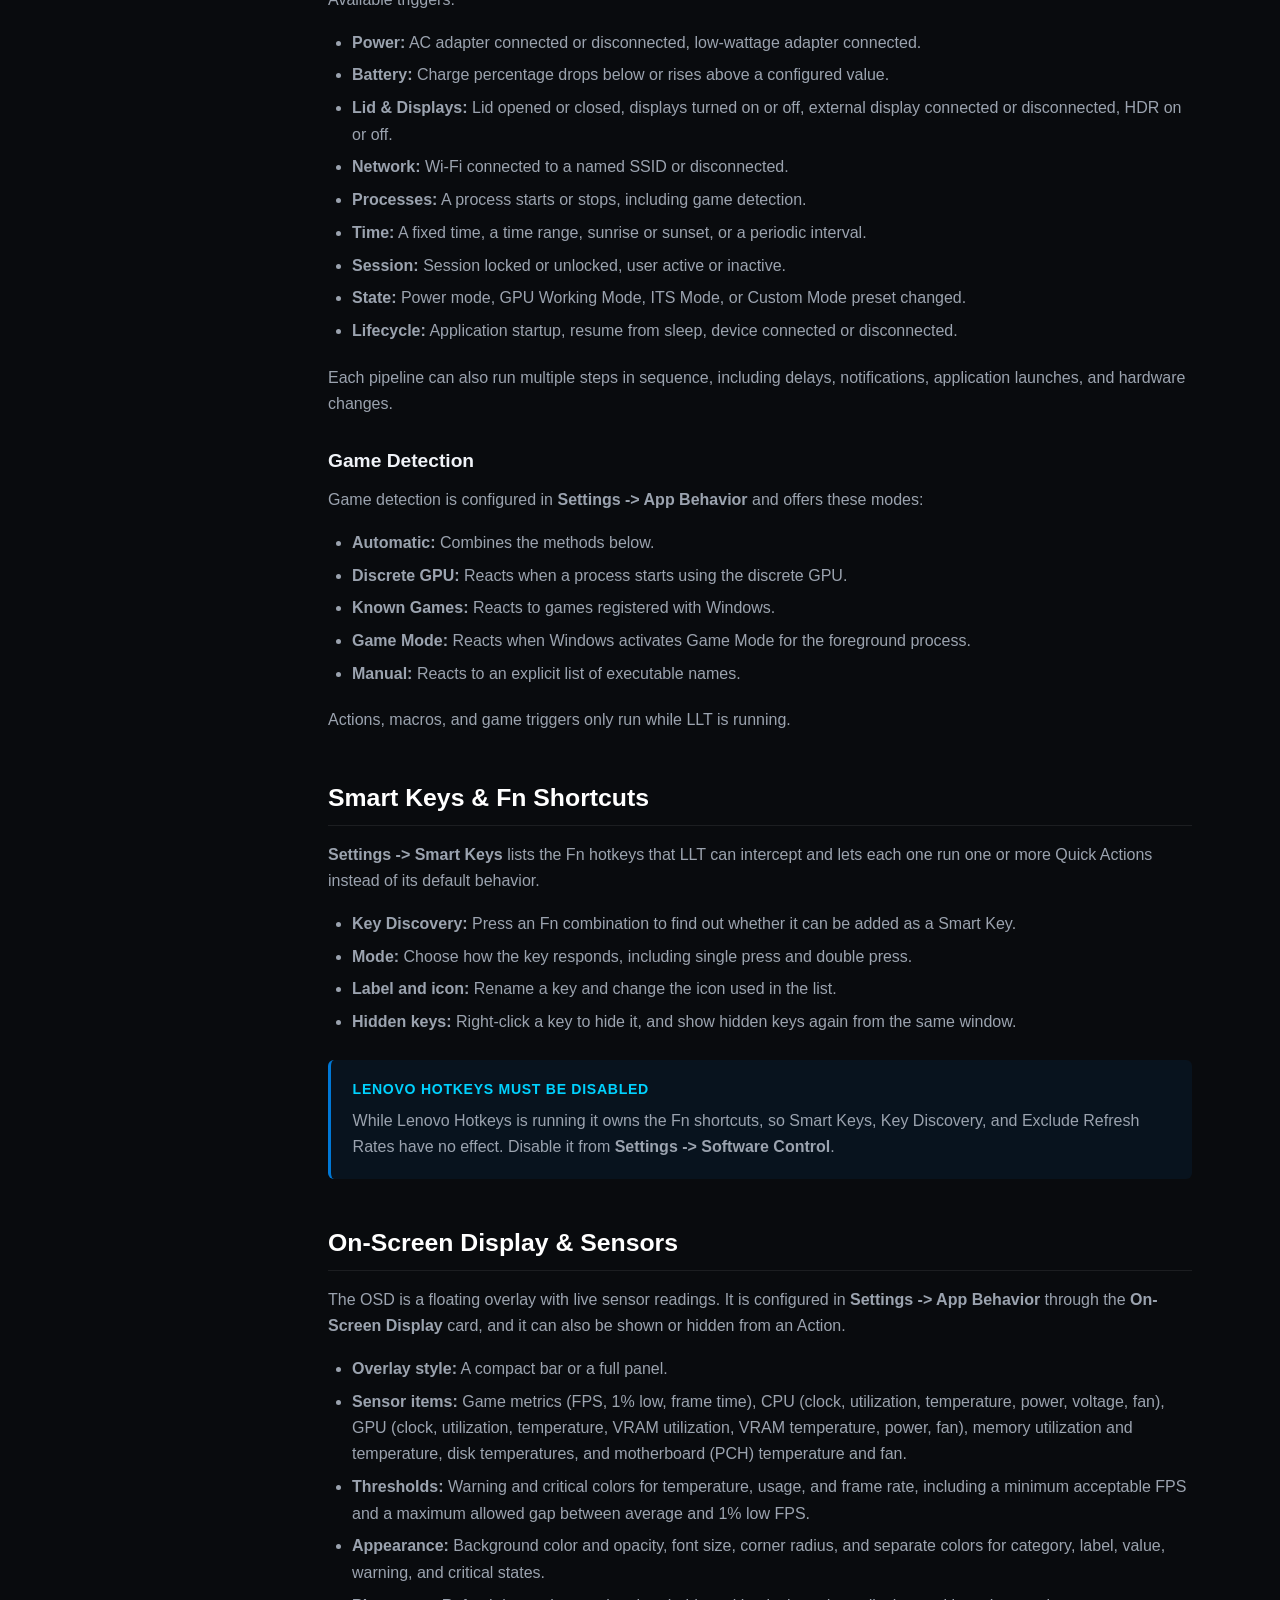
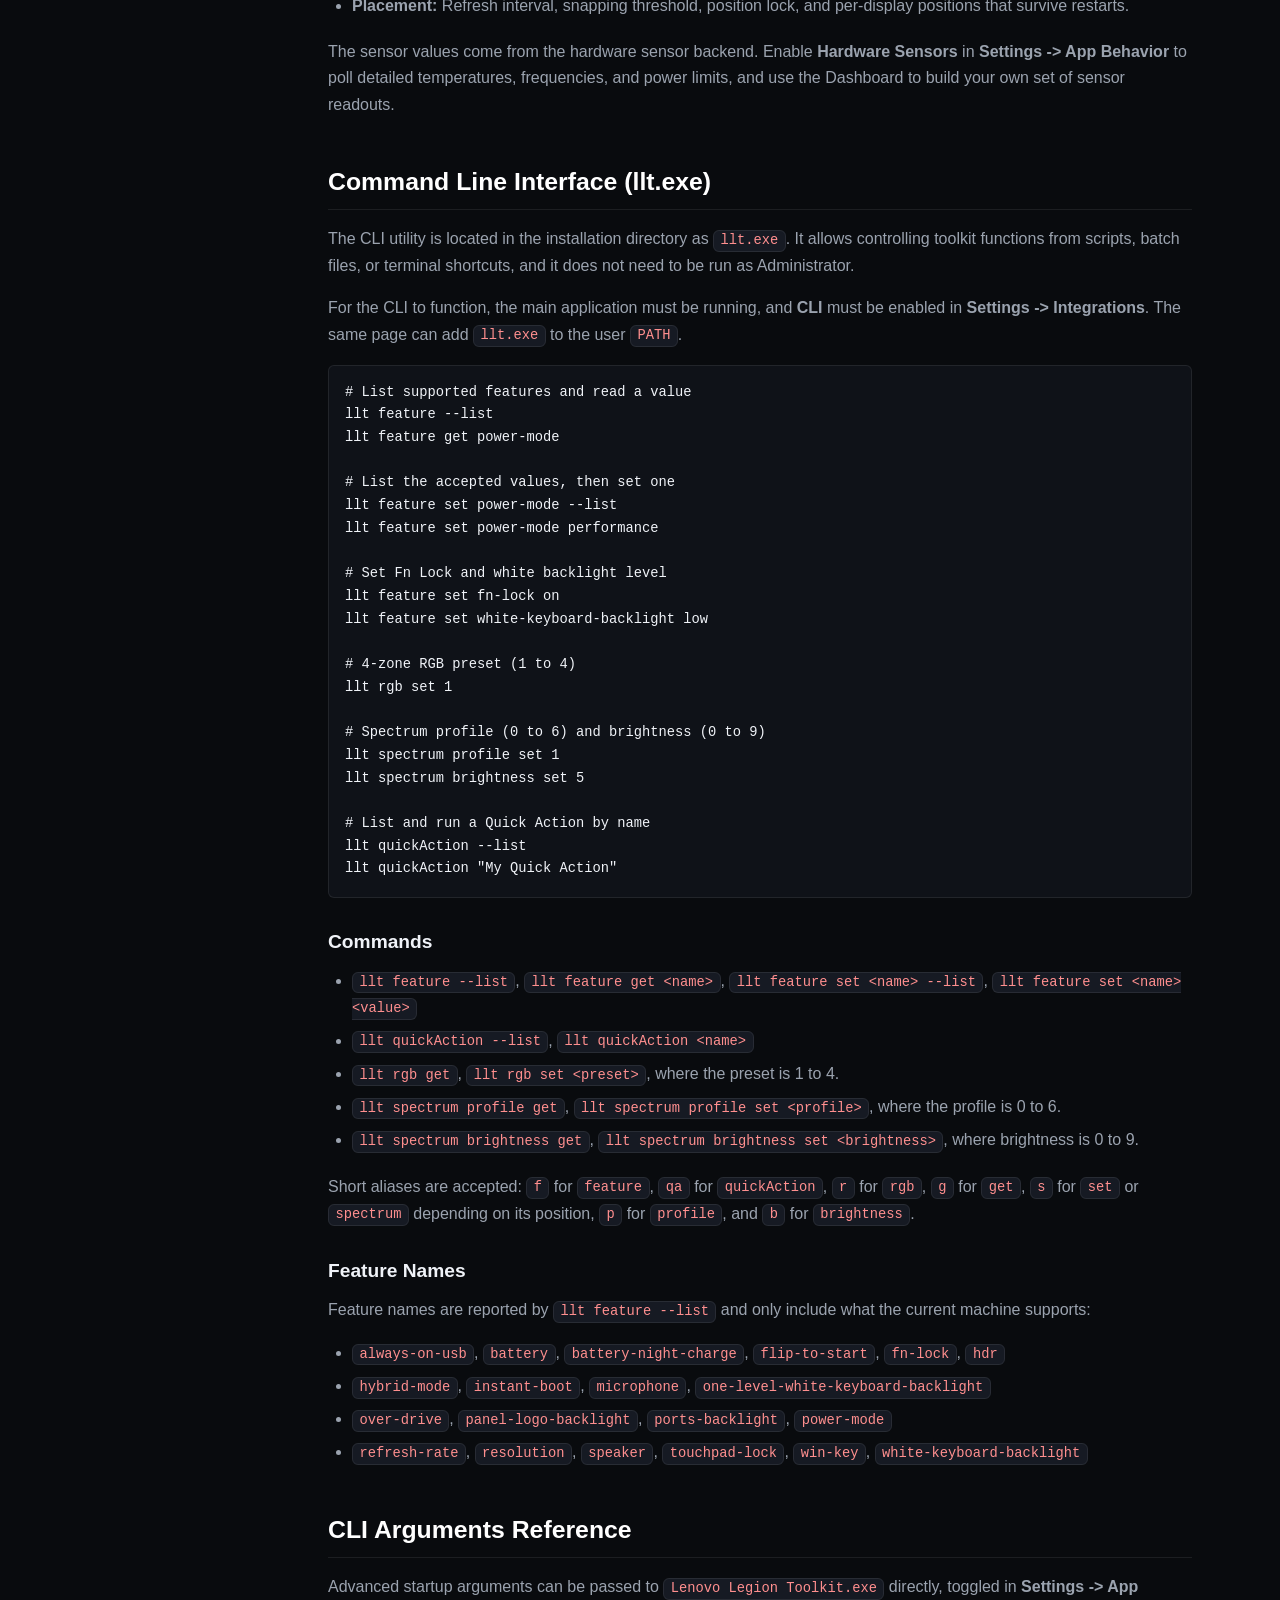
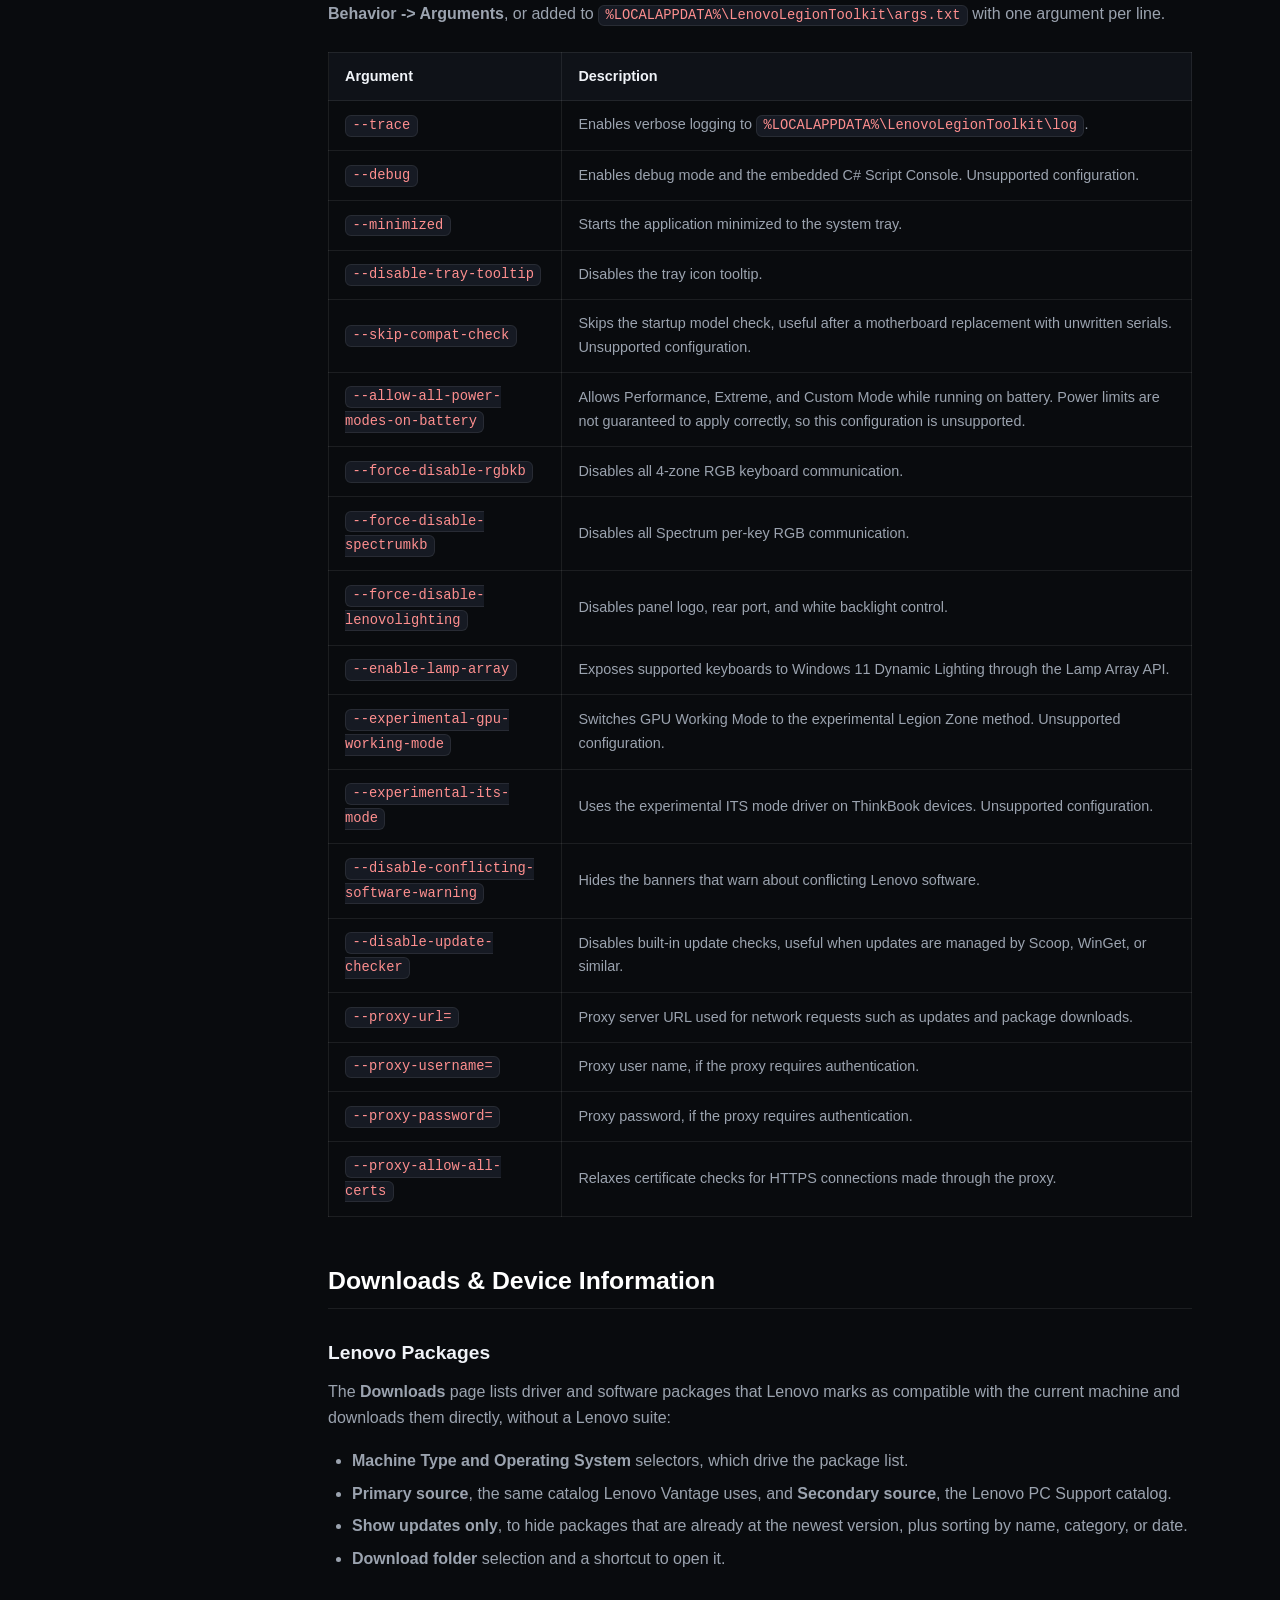
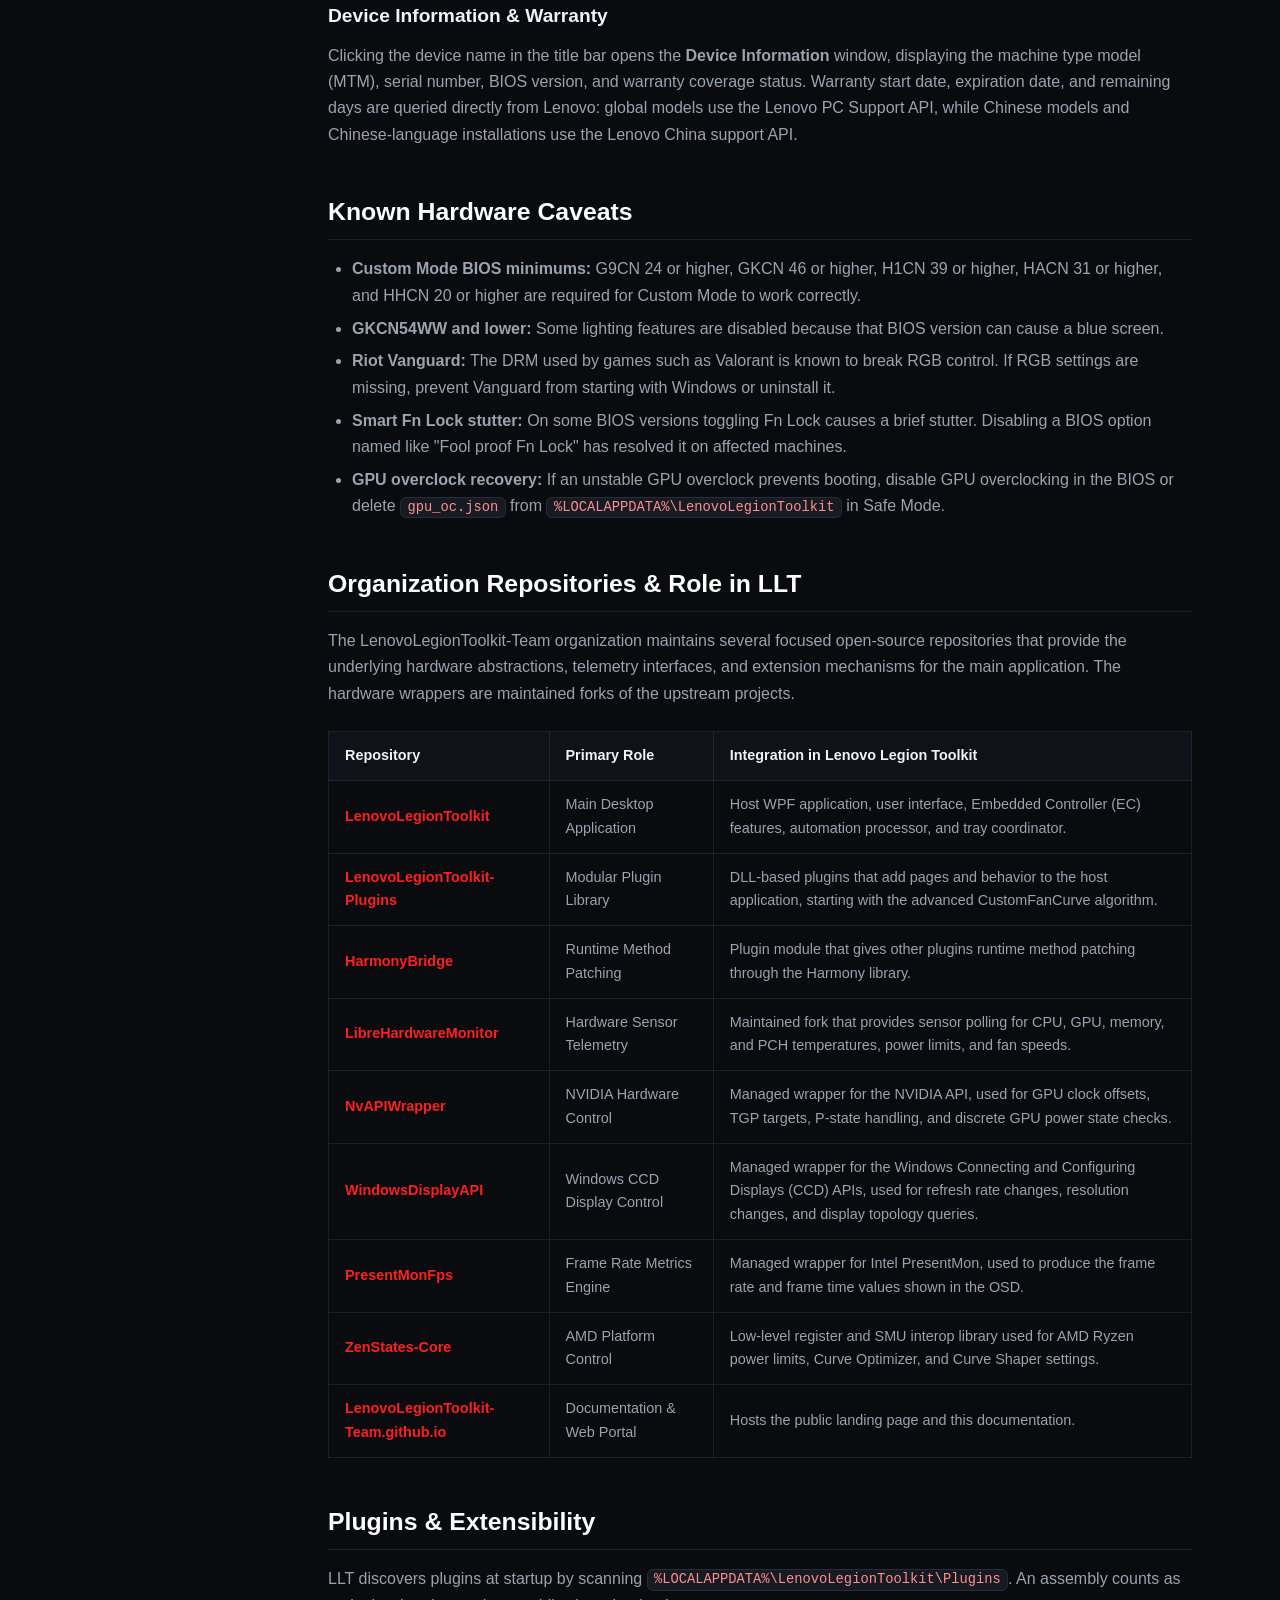
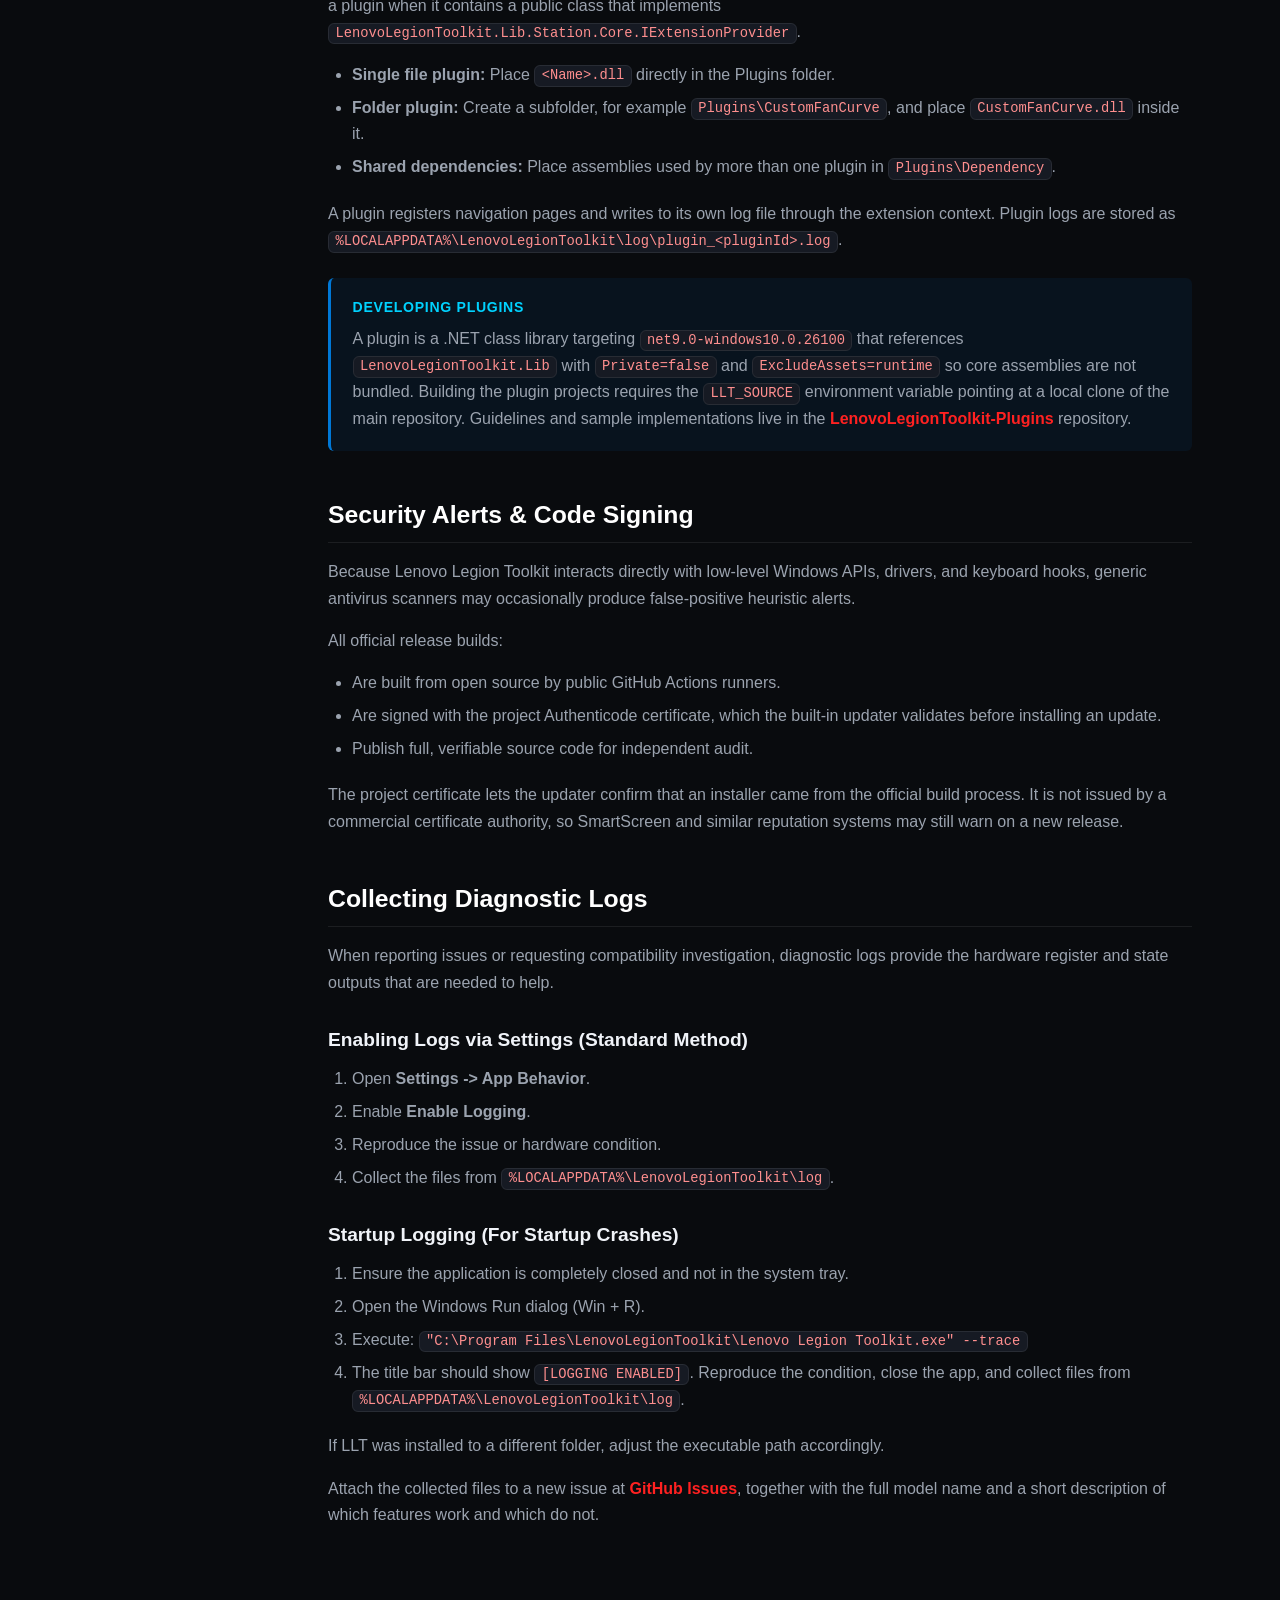
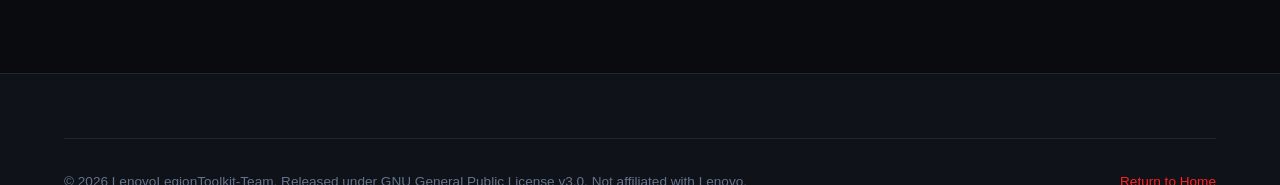
==== commit 0fac4520: "Correct site and wiki claims against the codebase and document missing features" ====
--- a/wiki/index.html
+++ b/wiki/index.html
@@ -15,7 +15,7 @@
   <header class="wiki-header">
     <div class="wiki-header-container">
       <div class="wiki-brand-group">
-        <button class="sidebar-toggle-btn" id="sidebarToggle" aria-label="Toggle navigation sidebar">
+        <button class="sidebar-toggle-btn" id="sidebarToggle" aria-label="Toggle navigation sidebar" aria-expanded="false" aria-controls="wikiSidebar">
           <svg width="20" height="20" viewBox="0 0 24 24" fill="none" stroke="currentColor" stroke-width="2">
             <line x1="3" y1="12" x2="21" y2="12"></line>
             <line x1="3" y1="6" x2="21" y2="6"></line>
@@ -41,9 +41,9 @@
   <div class="wiki-container">
     
     <!-- Sidebar Navigation -->
-    <aside class="wiki-sidebar">
+    <aside class="wiki-sidebar" id="wikiSidebar">
       <div class="wiki-search-box">
-        <input type="text" id="wikiSearch" class="wiki-search-input" placeholder="Search documentation...">
+        <input type="text" id="wikiSearch" class="wiki-search-input" placeholder="Search documentation..." aria-label="Search documentation">
       </div>
 
       <div class="sidebar-section">
@@ -51,7 +51,7 @@
         <ul class="sidebar-menu">
           <li><a href="#overview" class="sidebar-link active">Overview & Requirements</a></li>
           <li><a href="#installation" class="sidebar-link">Installation & Setup</a></li>
-          <li><a href="#vantage-handling" class="sidebar-link">Handling Lenovo Vantage</a></li>
+          <li><a href="#vantage-handling" class="sidebar-link">Handling Lenovo Software</a></li>
         </ul>
       </div>
 
@@ -70,8 +70,18 @@
         <div class="sidebar-title">Automation & Tools</div>
         <ul class="sidebar-menu">
           <li><a href="#actions" class="sidebar-link">Actions & Triggers</a></li>
+          <li><a href="#smart-keys" class="sidebar-link">Smart Keys & Fn Shortcuts</a></li>
+          <li><a href="#osd" class="sidebar-link">On-Screen Display & Sensors</a></li>
           <li><a href="#cli" class="sidebar-link">Command Line Interface (llt.exe)</a></li>
           <li><a href="#arguments" class="sidebar-link">CLI Arguments Reference</a></li>
+        </ul>
+      </div>
+
+      <div class="sidebar-section">
+        <div class="sidebar-title">Maintenance</div>
+        <ul class="sidebar-menu">
+          <li><a href="#downloads" class="sidebar-link">Downloads & Device Info</a></li>
+          <li><a href="#known-issues" class="sidebar-link">Known Hardware Caveats</a></li>
         </ul>
       </div>
 
@@ -105,16 +115,25 @@
       <section id="overview">
         <h1>Lenovo Legion Toolkit Documentation</h1>
         <p class="wiki-lead">
-          Technical reference and user manual for Lenovo Legion Toolkit (LLT), an open-source desktop utility for Lenovo gaming laptops that runs without background services or telemetry.
+          Technical reference and user manual for Lenovo Legion Toolkit (LLT), an open-source desktop utility for Lenovo gaming laptops that replaces Lenovo Vantage, Legion Zone, Legion Space, and Lenovo Hotkeys, and runs without background services or telemetry.
         </p>
 
         <h2>System Requirements</h2>
         <ul>
           <li><strong>Operating System:</strong> Windows 10 (version 19041 or higher) or Windows 11 (64-bit).</li>
-          <li><strong>Architecture:</strong> x64 native.</li>
-          <li><strong>Runtime:</strong> Microsoft .NET 9.0 Desktop Runtime.</li>
-          <li><strong>Privileges:</strong> Administrative privileges required for hardware register and WMI access.</li>
-        </ul>
+          <li><strong>Architecture:</strong> x64 native. ARM64 is not supported.</li>
+          <li><strong>Runtime:</strong> Microsoft .NET 9.0 Desktop Runtime, installed by setup when it is missing.</li>
+          <li><strong>Privileges:</strong> Administrative privileges, required for hardware registers, drivers, and WMI access.</li>
+          <li><strong>Accounts:</strong> A single administrator account. Multi-user installations are not supported and accounts without administrator rights will not work correctly.</li>
+        </ul>
+
+        <h2>Supported Devices</h2>
+        <p>
+          LLT is built for Lenovo Legion laptops and the Legion Go, together with similar devices such as LOQ, IdeaPad Gaming, Lenovo Slim, ThinkBook, YOGA, and XiaoXin, including the Chinese R-series and Y-series variants. Generations 6 (2021) through 11 (2026) are supported, and some features also work on Generation 5 (2020).
+        </p>
+        <p>
+          Lenovo desktops and laptop families outside this list are out of scope. Individual features can still be missing on a supported model when its firmware does not report the required capability.
+        </p>
 
         <div class="callout note">
           <div class="callout-title">Required Drivers on Clean Windows Installs</div>
@@ -122,7 +141,7 @@
             If Windows was installed clean from official media, ensure the following drivers are installed from Lenovo Support so that hardware communication interfaces are active:
           </p>
           <ol>
-            <li>Lenovo Energy Management (IBMPMDRV)</li>
+            <li>Lenovo Energy Management</li>
             <li>Lenovo Vantage Gaming Feature Driver</li>
           </ol>
           <p>Note: These two drivers are not required on Generation 10 and newer hardware.</p>
@@ -133,38 +152,52 @@
       <section id="installation">
         <h2>Installation & Setup</h2>
         <p>
-          Download the latest installer executable from GitHub Releases. The installer deploys the application and configures necessary dependencies.
-        </p>
-        <p>
-          Installing newer versions directly over an existing installation preserves all configured settings, custom fan presets, macros, and actions.
+          Download the latest installer from GitHub Releases and run it. Setup requests administrator rights and installs to <code>C:\Program Files\LenovoLegionToolkit</code> by default. The bundled .NET Desktop Runtime is installed when it is missing.
+        </p>
+        <p>
+          Installing a newer version over an existing installation preserves settings, Custom Mode presets, Actions, Quick Actions, and macros. Configuration, logs, and plugins live in <code>%LOCALAPPDATA%\LenovoLegionToolkit</code>.
         </p>
 
         <h3>Recommended Configuration</h3>
         <p>
-          Because the application does not install persistent Windows background services, it should remain active in the system tray to handle automated profile switching and hotkeys.
+          Because the application does not install a Windows background service, it has to stay running to handle automated profile switching, Fn shortcuts, macros, and the on-screen display.
         </p>
         <ul>
           <li>Open <strong>Settings -> App Behavior</strong>.</li>
-          <li>Enable <strong>Autorun</strong> (starts minimized on Windows login).</li>
-          <li>Enable <strong>Minimize on close</strong> (keeps the tray icon active when closing the main window).</li>
-        </ul>
-      </section>
-
-      <!-- Handling Vantage -->
+          <li>Set <strong>Autorun</strong> to start minimized to the tray at login. The delayed option is available for systems that need more time before hardware is reachable.</li>
+          <li>Enable <strong>Minimize on Close</strong> so the tray icon stays available when the window is closed.</li>
+        </ul>
+
+        <h3>Updating</h3>
+        <p>
+          <strong>Settings -> Updates</strong> controls the update channel (Stable, Beta, or Dev), the check frequency, and the update method. Release installers are signed with the project certificate, and the built-in updater validates that signature before installing.
+        </p>
+
+        <div class="callout tip">
+          <div class="callout-title">Package Managers</div>
+          <p>
+            If updates are managed by Scoop, WinGet, or a similar tool, start LLT with <code>--disable-update-checker</code> so the built-in updater does not compete with the package manager.
+          </p>
+        </div>
+      </section>
+
+      <!-- Handling Lenovo Software -->
       <section id="vantage-handling">
-        <h2>Handling Lenovo Vantage</h2>
-        <p>
-          Running Lenovo Vantage alongside Lenovo Legion Toolkit can create hardware communication conflicts when both applications attempt to write to Embedded Controller (EC) registers simultaneously.
-        </p>
-        <p>
-          You do not need to uninstall Lenovo Vantage. The toolkit includes a built-in software disabler:
-        </p>
-        <ol>
-          <li>Open <strong>Settings -> Software Control</strong>.</li>
-          <li>Toggle <strong>Disable Lenovo Vantage and Lenovo Hotkeys</strong>.</li>
-        </ol>
-        <p>
-          This safely halts the background service components (Lenovo Vantage Service, System Interface Foundation) without deleting files. If you ever need Vantage, you can re-enable it from the same toggle.
+        <h2>Handling Lenovo Software</h2>
+        <p>
+          LLT replaces Lenovo Vantage, Legion Zone, Legion Space, and Lenovo Hotkeys, and running any of them alongside LLT causes conflicts. Vantage, Legion Zone, and Legion Space write to the same Embedded Controller (EC) registers, and Lenovo Hotkeys owns the Fn shortcuts. Some LLT controls also stay unavailable while their services are running.
+        </p>
+        <p>
+          Uninstalling is not required. <strong>Settings -> Software Control</strong> exposes one toggle per suite, and only the suites that are installed are listed:
+        </p>
+        <ul>
+          <li><strong>Disable Lenovo Vantage and ImController</strong></li>
+          <li><strong>Disable Lenovo Hotkeys</strong>, which hands the Fn shortcuts over to LLT.</li>
+          <li><strong>Disable Legion Zone</strong></li>
+          <li><strong>Disable Legion Space</strong></li>
+        </ul>
+        <p>
+          Disabling stops the related services, scheduled tasks, startup entries, and processes without removing files. Each toggle can be reverted from the same place.
         </p>
       </section>
 
@@ -172,54 +205,62 @@
       <section id="power-modes">
         <h2>Power Modes & Custom Tuning</h2>
         <p>
-          Lenovo hardware exposes native power states that alter Embedded Controller thermal profiles and fan tables:
+          Lenovo firmware exposes native power states that change Embedded Controller thermal profiles and fan tables:
         </p>
         <table class="wiki-table">
           <thead>
             <tr>
-              <th>Internal State</th>
-              <th>Display Name</th>
-              <th>Hardware Value</th>
+              <th>Mode</th>
+              <th>Internal state</th>
+              <th>Value sent to the EC</th>
               <th>Description</th>
             </tr>
           </thead>
           <tbody>
             <tr>
-              <td><code>Quiet</code></td>
               <td>Quiet</td>
-              <td>0</td>
-              <td>Lower power limits, prioritized low acoustic profile.</td>
-            </tr>
-            <tr>
-              <td><code>Balance</code></td>
+              <td><code>Quiet</code> = 0</td>
+              <td>1</td>
+              <td>Lower power limits with a low acoustic profile.</td>
+            </tr>
+            <tr>
               <td>Balance</td>
-              <td>1</td>
+              <td><code>Balance</code> = 1</td>
+              <td>2</td>
               <td>Dynamic performance scaling according to system load.</td>
             </tr>
             <tr>
-              <td><code>Performance</code></td>
               <td>Performance</td>
-              <td>2</td>
-              <td>Maximum sustained clock speeds and aggressive fan curve (requires AC adapter).</td>
-            </tr>
-            <tr>
-              <td><code>Extreme</code></td>
+              <td><code>Performance</code> = 2</td>
+              <td>3</td>
+              <td>Maximum sustained clock speeds with an aggressive fan curve. Requires the AC adapter.</td>
+            </tr>
+            <tr>
               <td>Extreme</td>
-              <td>223</td>
-              <td>High thermal envelope profile available on select models.</td>
-            </tr>
-            <tr>
-              <td><code>GodMode</code></td>
+              <td><code>Extreme</code> = 223</td>
+              <td>224</td>
+              <td>Higher thermal envelope on models that report support for it.</td>
+            </tr>
+            <tr>
               <td>Custom Mode</td>
-              <td>254</td>
-              <td>User-customized power thresholds, thermal ceilings, and fan tables.</td>
+              <td><code>GodMode</code> = 254</td>
+              <td>255</td>
+              <td>User-defined power limits, thermal ceilings, and fan tables.</td>
             </tr>
           </tbody>
         </table>
+        <p>
+          The value written to the EC is the internal state plus one, applied through the <code>SetSmartFanMode</code> WMI call (writing 224 for Extreme). In Actions, the active power mode is exposed through the <code>LLT_POWER_MODE</code> environment variable with values 1 (Quiet), 2 (Balance), 3 (Performance), 223 (Extreme), and 255 (Custom).
+        </p>
+        <ul>
+          <li>Performance, Extreme, and Custom Mode are refused while the AC adapter is disconnected, because power limits are not applied correctly on battery power.</li>
+          <li>Custom Mode is skipped by the Fn+Q cycle unless the model exposes the <strong>Switch to Custom Mode with Fn+Q</strong> toggle in <strong>Settings -> Power</strong>.</li>
+          <li>Extreme and Custom Mode are only offered on models whose firmware reports support for them.</li>
+        </ul>
 
         <h3>Custom Mode Configuration</h3>
         <p>
-          On laptops that support Custom Mode (GodMode), the application provides granular configuration of hardware limits:
+          On laptops that support Custom Mode, the application provides granular configuration of hardware limits. Not all of these are available on every model:
         </p>
         <ul>
           <li><strong>CPU Long Term Power Limit (PL1):</strong> Sustained CPU power limit in watts.</li>
@@ -228,6 +269,7 @@
           <li><strong>CPU Temperature Limit:</strong> Thermal throttling ceiling for the processor.</li>
           <li><strong>GPU Configurable TGP:</strong> Target Graphics Power for discrete NVIDIA GPUs.</li>
           <li><strong>GPU Dynamic Boost:</strong> Additional cross-load wattage allocated from CPU to GPU under gaming workloads.</li>
+          <li><strong>GPU Temperature Limit:</strong> Thermal ceiling for the discrete GPU where the firmware exposes it.</li>
         </ul>
       </section>
 
@@ -238,27 +280,44 @@
           Battery parameters communicate with the battery charge controller through ACPI and driver interfaces.
         </p>
         
-        <h3>Conservation Mode</h3>
-        <p>
-          Limits maximum battery charge percentage to reduce degradation when connected to AC power for extended durations.
-        </p>
-        <ul>
-          <li><strong>2021 and earlier models:</strong> Firmware threshold is fixed at 60%.</li>
-          <li><strong>2022 and later models:</strong> Firmware threshold is fixed at 80%.</li>
+        <h3>Battery Charge Mode</h3>
+        <p>
+          The charge mode is a single setting with three values:
+        </p>
+        <ul>
+          <li><strong>Normal:</strong> Charges to 100%.</li>
+          <li><strong>Rapid Charge:</strong> Charges at the highest supported rate to reach a usable level quickly.</li>
+          <li><strong>Conservation:</strong> Stops charging at a firmware-defined threshold to reduce degradation on constant AC power.</li>
+        </ul>
+        <p>
+          Because these values are mutually exclusive, enabling Rapid Charge or Conservation Mode replaces the other one.
+        </p>
+        <ul>
+          <li><strong>2021 and earlier models:</strong> Conservation Mode threshold is fixed at 60%.</li>
+          <li><strong>2022 and later models:</strong> Conservation Mode threshold is fixed at 80%.</li>
         </ul>
         <div class="callout note">
           <div class="callout-title">Firmware Threshold Limitation</div>
           <p>
-            The Conservation Mode threshold percentage is hardcoded in the laptop Embedded Controller (EC) firmware. It cannot be altered by software on standard Legion and LOQ models.
+            The Conservation Mode percentage is set by the laptop Embedded Controller (EC) firmware. It cannot be altered by software on standard Legion and LOQ models.
           </p>
         </div>
 
-        <h3>Additional Charging Features</h3>
-        <ul>
-          <li><strong>Rapid Charge:</strong> Accelerates charging rate to reach high capacity quickly. Mutually exclusive with Conservation Mode.</li>
-          <li><strong>Night Charge:</strong> Slows charge rate overnight to reduce heat generation during charging cycles.</li>
-          <li><strong>Dual Thresholds:</strong> On ThinkBook and enterprise-aligned devices supporting the <code>PWRMGRV</code> interface, customizable Charge Start and Charge Stop percentages are exposed.</li>
-        </ul>
+        <h3>Overnight Battery Charging</h3>
+        <p>
+          When enabled, the device delays part of the charge while plugged in overnight, holding at around 80% and finishing to 100% by the time the laptop is used in the morning.
+        </p>
+
+        <h3>Charge Threshold</h3>
+        <p>
+          On devices whose Lenovo power management driver exposes the <code>PWRMGRV</code> charge threshold keys, LLT offers a separate <strong>Charge Threshold</strong> control with configurable <strong>Start</strong> and <strong>Stop</strong> percentages. The control is separate from the Battery Charge Mode setting.
+        </p>
+        <div class="callout warning">
+          <div class="callout-title">Delayed Effect</div>
+          <p>
+            A new threshold takes effect after the battery is unplugged and drops below the configured stop value.
+          </p>
+        </div>
       </section>
 
       <!-- Fan Curves -->
@@ -269,35 +328,43 @@
         </p>
         <ul>
           <li><strong>10-Point Fan Table:</strong> Configure fan speeds across temperature steps for CPU and GPU sensors.</li>
-          <li><strong>Full Fan Speed Mode:</strong> Overrides active curves to immediately drive fans to 100% capacity.</li>
+          <li><strong>Full Fan Speed:</strong> Overrides active curves and drives the fans to 100% until disabled.</li>
         </ul>
         <div class="callout warning">
           <div class="callout-title">Hardware Support Notice</div>
           <p>
-            Custom fan curves cannot be applied to Quiet, Balance, or Performance modes, as those profiles use immutable firmware fan tables stored in the BIOS. Fan control is not available on Generation 6 (2021) and older models due to lack of EC register support.
+            Custom fan curves cannot be applied to Quiet, Balance, or Performance modes, because those profiles use firmware fan tables stored in the BIOS. Fan control is not available on Generation 6 (2021) and older models.
           </p>
         </div>
       </section>
 
       <!-- GPU & Display -->
       <section id="gpu-display">
-        <h2>GPU Operating Modes & Display</h2>
-        <p>
-          Controls the hardware multiplexer (MUX) and discrete GPU power states:
-        </p>
-        <ul>
-          <li><strong>dGPU Only:</strong> Internal display connects directly to the discrete GPU for lowest latency. Requires system restart to change.</li>
-          <li><strong>Hybrid:</strong> Internal display connects to the integrated GPU. Discrete GPU powers down when idle to conserve battery.</li>
-          <li><strong>Hybrid iGPU-Only (Gen 7 and newer):</strong> Disconnects the discrete GPU electrically from the bus to eliminate any possibility of background power draw on battery.</li>
-          <li><strong>Hybrid Auto:</strong> Automatically engages Hybrid iGPU-Only mode on battery power and reconnects the dGPU when connected to AC power.</li>
-          <li><strong>UMA Mode:</strong> Dedicated iGPU operation mode supported on select AMD configurations.</li>
-        </ul>
+        <h2>GPU Working Modes & Display</h2>
+        <p>
+          The <strong>GPU Working Mode</strong> control switches the hardware multiplexer and discrete GPU power state. Which options are offered depends on the capabilities reported by the firmware:
+        </p>
+        <ul>
+          <li><strong>dGPU:</strong> Only the discrete GPU drives the internal display. Switching to and from this mode requires a restart.</li>
+          <li><strong>Hybrid:</strong> Both GPUs are enabled and Windows switches between them as needed.</li>
+          <li><strong>Hybrid-iGPU:</strong> Only the integrated GPU is used, which minimizes power draw and noise. It takes effect once the discrete GPU stops working.</li>
+          <li><strong>Hybrid-Auto:</strong> Uses the integrated GPU on battery and both GPUs on AC power. Connecting a non-standard adapter switches the system to Hybrid-iGPU Only.</li>
+          <li><strong>UMA:</strong> Unified memory mode, switched through the BIOS setting on models that expose it.</li>
+        </ul>
+        <div class="callout note">
+          <div class="callout-title">Restart Required</div>
+          <p>
+            Mode changes can request a restart. LLT asks before restarting, and the switch is only complete after the system has rebooted.
+          </p>
+        </div>
 
         <h3>Display Controls</h3>
         <ul>
-          <li><strong>Refresh Rate:</strong> Toggle between high refresh rates (165Hz, 240Hz) and battery-saving refresh rates (60Hz).</li>
-          <li><strong>Display Overdrive:</strong> Lowers panel response times to eliminate ghosting during high framerate gaming.</li>
-          <li><strong>Auto Color Management:</strong> Toggles Windows Auto Color Management (ACM) on compatible HDR displays.</li>
+          <li><strong>Refresh Rate:</strong> Switch between the refresh rates the panel reports, and keep unused rates out of the Fn+R cycle with <strong>Exclude Refresh Rates</strong>.</li>
+          <li><strong>Resolution:</strong> Change the internal display resolution.</li>
+          <li><strong>Display Overdrive:</strong> Reduces panel response time to limit ghosting on supported panels.</li>
+          <li><strong>Auto Color Management:</strong> Toggles Windows Auto Color Management where the display supports it.</li>
+          <li><strong>HDR:</strong> Enables or disables HDR on supported panels.</li>
         </ul>
       </section>
 
@@ -305,66 +372,166 @@
       <section id="lighting">
         <h2>Keyboard & RGB Lighting</h2>
         <p>
-          The application interfaces natively with keyboard controllers without requiring Corsair iCue or Vantage:
-        </p>
-        <ul>
-          <li><strong>Spectrum Per-Key RGB:</strong> Configure individual key colors, brightness levels, and hardware presets.</li>
-          <li><strong>4-Zone RGB:</strong> Configure color assignments and effects across 4 keyboard zones.</li>
-          <li><strong>Chassis Lighting:</strong> Manage rear port illumination and lid panel logo lighting.</li>
-          <li><strong>White Backlit Keyboards:</strong> Manage 1-level and 3-level white keyboard backlights.</li>
-          <li><strong>Windows Dynamic Lighting:</strong> Exposes keyboard hardware to Windows 11 Dynamic Lighting (LampArray API).</li>
-        </ul>
+          The application talks to the keyboard controller directly and does not need any Lenovo suite for lighting control:
+        </p>
+        <ul>
+          <li><strong>Spectrum Per-Key RGB:</strong> Individual key colors, effects, brightness, and hardware profiles.</li>
+          <li><strong>4-Zone RGB:</strong> Color and effect assignments across four keyboard zones.</li>
+          <li><strong>1-Level and 3-Level White Backlight:</strong> Brightness control for white backlit keyboards.</li>
+          <li><strong>Chassis Lighting:</strong> Rear port illumination and lid panel logo lighting.</li>
+        </ul>
+        <p>
+          Keyboards that require Corsair iCUE are not supported. Run <code>--force-disable-rgbkb</code>, <code>--force-disable-spectrumkb</code>, or <code>--force-disable-lenovolighting</code> when another RGB application has to own the hardware.
+        </p>
+
+        <h3>Windows Dynamic Lighting</h3>
+        <p>
+          On supported keyboards, <code>--enable-lamp-array</code> exposes the keyboard to Windows 11 Dynamic Lighting through the Lamp Array API. While this is enabled, the Keyboard page is replaced by a Lamp Array page and LLT does not use its own per-key or zone controls.
+        </p>
       </section>
 
       <!-- Actions & Automation -->
       <section id="actions">
         <h2>Actions & Automation Triggers</h2>
         <p>
-          Actions allow running automated configuration sequences when system events occur:
-        </p>
-        <ul>
-          <li><strong>Power State:</strong> AC adapter connected, AC adapter disconnected, low-wattage USB-C charger detected.</li>
-          <li><strong>Battery State:</strong> Charge percentage drops below or rises above specified values.</li>
-          <li><strong>Lid & Display:</strong> Laptop lid opened or closed; external display connected or disconnected.</li>
-          <li><strong>Network State:</strong> Connected or disconnected from specified Wi-Fi SSID.</li>
-          <li><strong>Process & Gaming:</strong> Detects when a game starts or closes (via GPU activity, Xbox Game Bar GameConfigStore, or Windows Game Mode).</li>
-          <li><strong>Time Schedule:</strong> Sunrise, sunset, fixed time, or periodic execution intervals.</li>
-        </ul>
+          The <strong>Actions</strong> page holds two kinds of pipeline. <strong>Actions</strong> run automatically when their trigger matches, and are evaluated from top to bottom whenever state changes. <strong>Quick Actions</strong> have no trigger and run manually from the tray menu, from Smart Keys, or from the CLI.
+        </p>
+        <p>
+          Available triggers:
+        </p>
+        <ul>
+          <li><strong>Power:</strong> AC adapter connected or disconnected, low-wattage adapter connected.</li>
+          <li><strong>Battery:</strong> Charge percentage drops below or rises above a configured value.</li>
+          <li><strong>Lid & Displays:</strong> Lid opened or closed, displays turned on or off, external display connected or disconnected, HDR on or off.</li>
+          <li><strong>Network:</strong> Wi-Fi connected to a named SSID or disconnected.</li>
+          <li><strong>Processes:</strong> A process starts or stops, including game detection.</li>
+          <li><strong>Time:</strong> A fixed time, a time range, sunrise or sunset, or a periodic interval.</li>
+          <li><strong>Session:</strong> Session locked or unlocked, user active or inactive.</li>
+          <li><strong>State:</strong> Power mode, GPU Working Mode, ITS Mode, or Custom Mode preset changed.</li>
+          <li><strong>Lifecycle:</strong> Application startup, resume from sleep, device connected or disconnected.</li>
+        </ul>
+        <p>
+          Each pipeline can also run multiple steps in sequence, including delays, notifications, application launches, and hardware changes.
+        </p>
+
+        <h3>Game Detection</h3>
+        <p>
+          Game detection is configured in <strong>Settings -> App Behavior</strong> and offers these modes:
+        </p>
+        <ul>
+          <li><strong>Automatic:</strong> Combines the methods below.</li>
+          <li><strong>Discrete GPU:</strong> Reacts when a process starts using the discrete GPU.</li>
+          <li><strong>Known Games:</strong> Reacts to games registered with Windows.</li>
+          <li><strong>Game Mode:</strong> Reacts when Windows activates Game Mode for the foreground process.</li>
+          <li><strong>Manual:</strong> Reacts to an explicit list of executable names.</li>
+        </ul>
+        <p>
+          Actions, macros, and game triggers only run while LLT is running.
+        </p>
+      </section>
+
+      <!-- Smart Keys -->
+      <section id="smart-keys">
+        <h2>Smart Keys & Fn Shortcuts</h2>
+        <p>
+          <strong>Settings -> Smart Keys</strong> lists the Fn hotkeys that LLT can intercept and lets each one run one or more Quick Actions instead of its default behavior.
+        </p>
+        <ul>
+          <li><strong>Key Discovery:</strong> Press an Fn combination to find out whether it can be added as a Smart Key.</li>
+          <li><strong>Mode:</strong> Choose how the key responds, including single press and double press.</li>
+          <li><strong>Label and icon:</strong> Rename a key and change the icon used in the list.</li>
+          <li><strong>Hidden keys:</strong> Right-click a key to hide it, and show hidden keys again from the same window.</li>
+        </ul>
+        <div class="callout note">
+          <div class="callout-title">Lenovo Hotkeys Must Be Disabled</div>
+          <p>
+            While Lenovo Hotkeys is running it owns the Fn shortcuts, so Smart Keys, Key Discovery, and Exclude Refresh Rates have no effect. Disable it from <strong>Settings -> Software Control</strong>.
+          </p>
+        </div>
+      </section>
+
+      <!-- On-Screen Display -->
+      <section id="osd">
+        <h2>On-Screen Display & Sensors</h2>
+        <p>
+          The OSD is a floating overlay with live sensor readings. It is configured in <strong>Settings -> App Behavior</strong> through the <strong>On-Screen Display</strong> card, and it can also be shown or hidden from an Action.
+        </p>
+        <ul>
+          <li><strong>Overlay style:</strong> A compact bar or a full panel.</li>
+          <li><strong>Sensor items:</strong> Game metrics (FPS, 1% low, frame time), CPU (clock, utilization, temperature, power, voltage, fan), GPU (clock, utilization, temperature, VRAM utilization, VRAM temperature, power, fan), memory utilization and temperature, disk temperatures, and motherboard (PCH) temperature and fan.</li>
+          <li><strong>Thresholds:</strong> Warning and critical colors for temperature, usage, and frame rate, including a minimum acceptable FPS and a maximum allowed gap between average and 1% low FPS.</li>
+          <li><strong>Appearance:</strong> Background color and opacity, font size, corner radius, and separate colors for category, label, value, warning, and critical states.</li>
+          <li><strong>Placement:</strong> Refresh interval, snapping threshold, position lock, and per-display positions that survive restarts.</li>
+        </ul>
+        <p>
+          The sensor values come from the hardware sensor backend. Enable <strong>Hardware Sensors</strong> in <strong>Settings -> App Behavior</strong> to poll detailed temperatures, frequencies, and power limits, and use the Dashboard to build your own set of sensor readouts.
+        </p>
       </section>
 
       <!-- CLI -->
       <section id="cli">
         <h2>Command Line Interface (llt.exe)</h2>
         <p>
-          The CLI utility is located in the installation directory as <code>llt.exe</code>. It allows controlling toolkit functions via scripts, batch files, or terminal shortcuts.
-        </p>
-        <p>
-          For the CLI to function, the main application must be running in the background, and CLI support must be enabled in <strong>Settings -> Integrations</strong>.
+          The CLI utility is located in the installation directory as <code>llt.exe</code>. It allows controlling toolkit functions from scripts, batch files, or terminal shortcuts, and it does not need to be run as Administrator.
+        </p>
+        <p>
+          For the CLI to function, the main application must be running, and <strong>CLI</strong> must be enabled in <strong>Settings -> Integrations</strong>. The same page can add <code>llt.exe</code> to the user <code>PATH</code>.
         </p>
 
         <div class="code-block">
-          <code># List all available hardware features
+          <code># List supported features and read a value
 llt feature --list
-
-# Read current power mode
 llt feature get power-mode
 
-# Set power mode to Performance
+# List the accepted values, then set one
+llt feature set power-mode --list
 llt feature set power-mode performance
 
-# Set 4-zone RGB preset
+# Set Fn Lock and white backlight level
+llt feature set fn-lock on
+llt feature set white-keyboard-backlight low
+
+# 4-zone RGB preset (1 to 4)
 llt rgb set 1
 
-# Execute a configured Quick Action by name
-llt quickAction "Disable dGPU"</code>
+# Spectrum profile (0 to 6) and brightness (0 to 9)
+llt spectrum profile set 1
+llt spectrum brightness set 5
+
+# List and run a Quick Action by name
+llt quickAction --list
+llt quickAction "My Quick Action"</code>
         </div>
+
+        <h3>Commands</h3>
+        <ul>
+          <li><code>llt feature --list</code>, <code>llt feature get &lt;name&gt;</code>, <code>llt feature set &lt;name&gt; --list</code>, <code>llt feature set &lt;name&gt; &lt;value&gt;</code></li>
+          <li><code>llt quickAction --list</code>, <code>llt quickAction &lt;name&gt;</code></li>
+          <li><code>llt rgb get</code>, <code>llt rgb set &lt;preset&gt;</code>, where the preset is 1 to 4.</li>
+          <li><code>llt spectrum profile get</code>, <code>llt spectrum profile set &lt;profile&gt;</code>, where the profile is 0 to 6.</li>
+          <li><code>llt spectrum brightness get</code>, <code>llt spectrum brightness set &lt;brightness&gt;</code>, where brightness is 0 to 9.</li>
+        </ul>
+        <p>
+          Short aliases are accepted: <code>f</code> for <code>feature</code>, <code>qa</code> for <code>quickAction</code>, <code>r</code> for <code>rgb</code>, <code>g</code> for <code>get</code>, <code>s</code> for <code>set</code> or <code>spectrum</code> depending on its position, <code>p</code> for <code>profile</code>, and <code>b</code> for <code>brightness</code>.
+        </p>
+
+        <h3>Feature Names</h3>
+        <p>
+          Feature names are reported by <code>llt feature --list</code> and only include what the current machine supports:
+        </p>
+        <ul>
+          <li><code>always-on-usb</code>, <code>battery</code>, <code>battery-night-charge</code>, <code>flip-to-start</code>, <code>fn-lock</code>, <code>hdr</code></li>
+          <li><code>hybrid-mode</code>, <code>instant-boot</code>, <code>microphone</code>, <code>one-level-white-keyboard-backlight</code></li>
+          <li><code>over-drive</code>, <code>panel-logo-backlight</code>, <code>ports-backlight</code>, <code>power-mode</code></li>
+          <li><code>refresh-rate</code>, <code>resolution</code>, <code>speaker</code>, <code>touchpad-lock</code>, <code>win-key</code>, <code>white-keyboard-backlight</code></li>
+        </ul>
       </section>
 
       <!-- CLI Arguments -->
       <section id="arguments">
         <h2>CLI Arguments Reference</h2>
         <p>
-          Advanced startup arguments can be passed to <code>Lenovo Legion Toolkit.exe</code> directly or added to <code>%LOCALAPPDATA%\LenovoLegionToolkit\args.txt</code> (one argument per line):
+          Advanced startup arguments can be passed to <code>Lenovo Legion Toolkit.exe</code> directly, toggled in <strong>Settings -> App Behavior -> Arguments</strong>, or added to <code>%LOCALAPPDATA%\LenovoLegionToolkit\args.txt</code> with one argument per line.
         </p>
         <table class="wiki-table">
           <thead>
@@ -376,23 +543,27 @@
           <tbody>
             <tr>
               <td><code>--trace</code></td>
-              <td>Enables verbose diagnostic logging to the log directory.</td>
+              <td>Enables verbose logging to <code>%LOCALAPPDATA%\LenovoLegionToolkit\log</code>.</td>
+            </tr>
+            <tr>
+              <td><code>--debug</code></td>
+              <td>Enables debug mode and the embedded C# Script Console. Unsupported configuration.</td>
             </tr>
             <tr>
               <td><code>--minimized</code></td>
-              <td>Starts the application directly minimized to the system tray.</td>
-            </tr>
-            <tr>
-              <td><code>--debug</code></td>
-              <td>Enables debug mode and the embedded C# Script Console.</td>
+              <td>Starts the application minimized to the system tray.</td>
+            </tr>
+            <tr>
+              <td><code>--disable-tray-tooltip</code></td>
+              <td>Disables the tray icon tooltip.</td>
             </tr>
             <tr>
               <td><code>--skip-compat-check</code></td>
-              <td>Bypasses startup model checks (used after motherboard replacements with unwritten serials).</td>
+              <td>Skips the startup model check, useful after a motherboard replacement with unwritten serials. Unsupported configuration.</td>
             </tr>
             <tr>
               <td><code>--allow-all-power-modes-on-battery</code></td>
-              <td>Allows selecting Performance and Custom modes while running on battery.</td>
+              <td>Allows Performance, Extreme, and Custom Mode while running on battery. Power limits are not guaranteed to apply correctly, so this configuration is unsupported.</td>
             </tr>
             <tr>
               <td><code>--force-disable-rgbkb</code></td>
@@ -404,33 +575,86 @@
             </tr>
             <tr>
               <td><code>--force-disable-lenovolighting</code></td>
-              <td>Disables logo, rear port, and white backlight controls.</td>
+              <td>Disables panel logo, rear port, and white backlight control.</td>
             </tr>
             <tr>
               <td><code>--enable-lamp-array</code></td>
-              <td>Enables Windows Dynamic Lighting integration for compatible keyboards.</td>
+              <td>Exposes supported keyboards to Windows 11 Dynamic Lighting through the Lamp Array API.</td>
             </tr>
             <tr>
               <td><code>--experimental-gpu-working-mode</code></td>
-              <td>Switches GPU Working Mode logic to the LegionZone method.</td>
+              <td>Switches GPU Working Mode to the experimental Legion Zone method. Unsupported configuration.</td>
             </tr>
             <tr>
               <td><code>--experimental-its-mode</code></td>
-              <td>Enables experimental ITS mode driver for ThinkBook systems.</td>
+              <td>Uses the experimental ITS mode driver on ThinkBook devices. Unsupported configuration.</td>
+            </tr>
+            <tr>
+              <td><code>--disable-conflicting-software-warning</code></td>
+              <td>Hides the banners that warn about conflicting Lenovo software.</td>
             </tr>
             <tr>
               <td><code>--disable-update-checker</code></td>
-              <td>Disables built-in update checks (useful when managing updates via Scoop or WinGet).</td>
+              <td>Disables built-in update checks, useful when updates are managed by Scoop, WinGet, or similar.</td>
+            </tr>
+            <tr>
+              <td><code>--proxy-url=</code></td>
+              <td>Proxy server URL used for network requests such as updates and package downloads.</td>
+            </tr>
+            <tr>
+              <td><code>--proxy-username=</code></td>
+              <td>Proxy user name, if the proxy requires authentication.</td>
+            </tr>
+            <tr>
+              <td><code>--proxy-password=</code></td>
+              <td>Proxy password, if the proxy requires authentication.</td>
+            </tr>
+            <tr>
+              <td><code>--proxy-allow-all-certs</code></td>
+              <td>Relaxes certificate checks for HTTPS connections made through the proxy.</td>
             </tr>
           </tbody>
         </table>
+      </section>
+
+      <!-- Downloads & Device Information -->
+      <section id="downloads">
+        <h2>Downloads & Device Information</h2>
+
+        <h3>Lenovo Packages</h3>
+        <p>
+          The <strong>Downloads</strong> page lists driver and software packages that Lenovo marks as compatible with the current machine and downloads them directly, without a Lenovo suite:
+        </p>
+        <ul>
+          <li><strong>Machine Type and Operating System</strong> selectors, which drive the package list.</li>
+          <li><strong>Primary source</strong>, the same catalog Lenovo Vantage uses, and <strong>Secondary source</strong>, the Lenovo PC Support catalog.</li>
+          <li><strong>Show updates only</strong>, to hide packages that are already at the newest version, plus sorting by name, category, or date.</li>
+          <li><strong>Download folder</strong> selection and a shortcut to open it.</li>
+        </ul>
+
+        <h3>Device Information & Warranty</h3>
+        <p>
+          Clicking the device name in the title bar opens the <strong>Device Information</strong> window, displaying the machine type model (MTM), serial number, BIOS version, and warranty coverage status. Warranty start date, expiration date, and remaining days are queried directly from Lenovo: global models use the Lenovo PC Support API, while Chinese models and Chinese-language installations use the Lenovo China support API.
+        </p>
+      </section>
+
+      <!-- Known Issues -->
+      <section id="known-issues">
+        <h2>Known Hardware Caveats</h2>
+        <ul>
+          <li><strong>Custom Mode BIOS minimums:</strong> G9CN 24 or higher, GKCN 46 or higher, H1CN 39 or higher, HACN 31 or higher, and HHCN 20 or higher are required for Custom Mode to work correctly.</li>
+          <li><strong>GKCN54WW and lower:</strong> Some lighting features are disabled because that BIOS version can cause a blue screen.</li>
+          <li><strong>Riot Vanguard:</strong> The DRM used by games such as Valorant is known to break RGB control. If RGB settings are missing, prevent Vanguard from starting with Windows or uninstall it.</li>
+          <li><strong>Smart Fn Lock stutter:</strong> On some BIOS versions toggling Fn Lock causes a brief stutter. Disabling a BIOS option named like "Fool proof Fn Lock" has resolved it on affected machines.</li>
+          <li><strong>GPU overclock recovery:</strong> If an unstable GPU overclock prevents booting, disable GPU overclocking in the BIOS or delete <code>gpu_oc.json</code> from <code>%LOCALAPPDATA%\LenovoLegionToolkit</code> in Safe Mode.</li>
+        </ul>
       </section>
 
       <!-- Organization Repositories -->
       <section id="ecosystem-repos">
         <h2>Organization Repositories & Role in LLT</h2>
         <p>
-          The LenovoLegionToolkit-Team organization maintains several focused open-source repositories that provide the underlying hardware abstractions, telemetry interfaces, and extension mechanisms for the main application.
+          The LenovoLegionToolkit-Team organization maintains several focused open-source repositories that provide the underlying hardware abstractions, telemetry interfaces, and extension mechanisms for the main application. The hardware wrappers are maintained forks of the upstream projects.
         </p>
 
         <table class="wiki-table">
@@ -445,47 +669,47 @@
             <tr>
               <td><a href="https://github.com/LenovoLegionToolkit-Team/LenovoLegionToolkit" target="_blank" rel="noopener"><strong>LenovoLegionToolkit</strong></a></td>
               <td>Main Desktop Application</td>
-              <td>Host WPF application, user interface, Embedded Controller (EC) drivers, automation processor, and tray coordinator.</td>
+              <td>Host WPF application, user interface, Embedded Controller (EC) features, automation processor, and tray coordinator.</td>
             </tr>
             <tr>
               <td><a href="https://github.com/LenovoLegionToolkit-Team/LenovoLegionToolkit-Plugins" target="_blank" rel="noopener"><strong>LenovoLegionToolkit-Plugins</strong></a></td>
               <td>Modular Plugin Library</td>
-              <td>Provides DLL-based extension interfaces allowing modular capabilities (such as custom fan curve extensions and integrations) without altering core codebase.</td>
+              <td>DLL-based plugins that add pages and behavior to the host application, starting with the advanced CustomFanCurve algorithm.</td>
             </tr>
             <tr>
               <td><a href="https://github.com/LenovoLegionToolkit-Team/HarmonyBridge" target="_blank" rel="noopener"><strong>HarmonyBridge</strong></a></td>
               <td>Runtime Method Patching</td>
-              <td>Provides non-intrusive runtime method patching for advanced hook workflows and internal controller interception.</td>
+              <td>Plugin module that gives other plugins runtime method patching through the Harmony library.</td>
             </tr>
             <tr>
               <td><a href="https://github.com/LenovoLegionToolkit-Team/LibreHardwareMonitor" target="_blank" rel="noopener"><strong>LibreHardwareMonitor</strong></a></td>
               <td>Hardware Sensor Telemetry</td>
-              <td>Specialized fork providing low-level hardware sensor polling for CPU, GPU, memory, and PCH temperatures, power limits, and fan RPM readouts.</td>
+              <td>Maintained fork that provides sensor polling for CPU, GPU, memory, and PCH temperatures, power limits, and fan speeds.</td>
             </tr>
             <tr>
               <td><a href="https://github.com/LenovoLegionToolkit-Team/NvAPIWrapper" target="_blank" rel="noopener"><strong>NvAPIWrapper</strong></a></td>
               <td>NVIDIA Hardware Control</td>
-              <td>Managed .NET wrapper for the NVIDIA API, powering GPU clock offsets, TGP power targets, P-state management, and discrete GPU power-down verification.</td>
+              <td>Managed wrapper for the NVIDIA API, used for GPU clock offsets, TGP targets, P-state handling, and discrete GPU power state checks.</td>
             </tr>
             <tr>
               <td><a href="https://github.com/LenovoLegionToolkit-Team/WindowsDisplayAPI" target="_blank" rel="noopener"><strong>WindowsDisplayAPI</strong></a></td>
               <td>Windows CCD Display Control</td>
-              <td>Managed .NET wrapper for Windows Connecting and Configuring Displays (CCD) APIs, handling dynamic refresh rate toggling, resolution scaling, and display topologies.</td>
+              <td>Managed wrapper for the Windows Connecting and Configuring Displays (CCD) APIs, used for refresh rate changes, resolution changes, and display topology queries.</td>
             </tr>
             <tr>
               <td><a href="https://github.com/LenovoLegionToolkit-Team/PresentMonFps" target="_blank" rel="noopener"><strong>PresentMonFps</strong></a></td>
               <td>Frame Rate Metrics Engine</td>
-              <td>Managed .NET wrapper for Intel PresentMon, capturing ETW presentation events to calculate real-time framerate and frame-time data for the On-Screen Display (OSD).</td>
+              <td>Managed wrapper for Intel PresentMon, used to produce the frame rate and frame time values shown in the OSD.</td>
             </tr>
             <tr>
               <td><a href="https://github.com/LenovoLegionToolkit-Team/ZenStates-Core" target="_blank" rel="noopener"><strong>ZenStates-Core</strong></a></td>
               <td>AMD Platform Control</td>
-              <td>Low-level register interop library providing P-state and power state communication on AMD Ryzen based laptops.</td>
+              <td>Low-level register and SMU interop library used for AMD Ryzen power limits, Curve Optimizer, and Curve Shaper settings.</td>
             </tr>
             <tr>
               <td><a href="https://github.com/LenovoLegionToolkit-Team/LenovoLegionToolkit-Team.github.io" target="_blank" rel="noopener"><strong>LenovoLegionToolkit-Team.github.io</strong></a></td>
               <td>Documentation & Web Portal</td>
-              <td>Hosts the public showcase landing page, user manual, and technical wiki documentation.</td>
+              <td>Hosts the public landing page and this documentation.</td>
             </tr>
           </tbody>
         </table>
@@ -495,15 +719,20 @@
       <section id="plugins-extensibility">
         <h2>Plugins & Extensibility</h2>
         <p>
-          The toolkit supports a plugin architecture through the <code>LenovoLegionToolkit-Plugins</code> repository. Plugins are compiled as independent <code>.dll</code> assemblies placed in the application's plugin directory.
-        </p>
-        <p>
-          This modular architecture allows contributors to develop specialized fan curve algorithms, third-party lighting integrations, or custom hardware monitors without recompiling or destabilizing the core application.
+          LLT discovers plugins at startup by scanning <code>%LOCALAPPDATA%\LenovoLegionToolkit\Plugins</code>. An assembly counts as a plugin when it contains a public class that implements <code>LenovoLegionToolkit.Lib.Station.Core.IExtensionProvider</code>.
+        </p>
+        <ul>
+          <li><strong>Single file plugin:</strong> Place <code>&lt;Name&gt;.dll</code> directly in the Plugins folder.</li>
+          <li><strong>Folder plugin:</strong> Create a subfolder, for example <code>Plugins\CustomFanCurve</code>, and place <code>CustomFanCurve.dll</code> inside it.</li>
+          <li><strong>Shared dependencies:</strong> Place assemblies used by more than one plugin in <code>Plugins\Dependency</code>.</li>
+        </ul>
+        <p>
+          A plugin registers navigation pages and writes to its own log file through the extension context. Plugin logs are stored as <code>%LOCALAPPDATA%\LenovoLegionToolkit\log\plugin_&lt;pluginId&gt;.log</code>.
         </p>
         <div class="callout note">
           <div class="callout-title">Developing Plugins</div>
           <p>
-            Plugin development guidelines, interfaces, and sample implementations are maintained in the <a href="https://github.com/LenovoLegionToolkit-Team/LenovoLegionToolkit-Plugins" target="_blank" rel="noopener" style="color: var(--accent-red); font-weight: 600;">LenovoLegionToolkit-Plugins</a> repository.
+            A plugin is a .NET class library targeting <code>net9.0-windows10.0.26100</code> that references <code>LenovoLegionToolkit.Lib</code> with <code>Private=false</code> and <code>ExcludeAssets=runtime</code> so core assemblies are not bundled. Building the plugin projects requires the <code>LLT_SOURCE</code> environment variable pointing at a local clone of the main repository. Guidelines and sample implementations live in the <a href="https://github.com/LenovoLegionToolkit-Team/LenovoLegionToolkit-Plugins" target="_blank" rel="noopener">LenovoLegionToolkit-Plugins</a> repository.
           </p>
         </div>
       </section>
@@ -512,40 +741,49 @@
       <section id="antivirus">
         <h2>Security Alerts & Code Signing</h2>
         <p>
-          Because Lenovo Legion Toolkit interacts directly with low-level Windows kernel drivers (WMI, EC register drivers, low-level keyboard hooks), generic antivirus scanners may occasionally produce false-positive heuristic alerts.
+          Because Lenovo Legion Toolkit interacts directly with low-level Windows APIs, drivers, and keyboard hooks, generic antivirus scanners may occasionally produce false-positive heuristic alerts.
         </p>
         <p>
           All official release builds:
         </p>
         <ul>
-          <li>Are built transparently from open source via public GitHub Actions runners.</li>
-          <li>Are cryptographically signed with an Authenticode project certificate.</li>
-          <li>Include full verifiable source code available for independent security audit.</li>
-        </ul>
+          <li>Are built from open source by public GitHub Actions runners.</li>
+          <li>Are signed with the project Authenticode certificate, which the built-in updater validates before installing an update.</li>
+          <li>Publish full, verifiable source code for independent audit.</li>
+        </ul>
+        <p>
+          The project certificate lets the updater confirm that an installer came from the official build process. It is not issued by a commercial certificate authority, so SmartScreen and similar reputation systems may still warn on a new release.
+        </p>
       </section>
 
       <!-- Diagnostic Logs -->
       <section id="diagnostics">
         <h2>Collecting Diagnostic Logs</h2>
         <p>
-          When reporting issues or requesting compatibility investigation, diagnostic logs provide necessary hardware register outputs.
+          When reporting issues or requesting compatibility investigation, diagnostic logs provide the hardware register and state outputs that are needed to help.
         </p>
         
         <h3>Enabling Logs via Settings (Standard Method)</h3>
         <ol>
-          <li>Open <strong>Settings</strong>.</li>
-          <li>Toggle <strong>Enable logging</strong>.</li>
+          <li>Open <strong>Settings -> App Behavior</strong>.</li>
+          <li>Enable <strong>Enable Logging</strong>.</li>
           <li>Reproduce the issue or hardware condition.</li>
-          <li>Log files are saved to: <code>%LOCALAPPDATA%\LenovoLegionToolkit\log</code></li>
+          <li>Collect the files from <code>%LOCALAPPDATA%\LenovoLegionToolkit\log</code>.</li>
         </ol>
 
         <h3>Startup Logging (For Startup Crashes)</h3>
         <ol>
           <li>Ensure the application is completely closed and not in the system tray.</li>
           <li>Open the Windows Run dialog (Win + R).</li>
-          <li>Execute: <code>"%LOCALAPPDATA%\Programs\LenovoLegionToolkit\Lenovo Legion Toolkit.exe" --trace</code></li>
-          <li>Reproduce the condition, close the app, and collect files from <code>%LOCALAPPDATA%\LenovoLegionToolkit\log</code>.</li>
+          <li>Execute: <code>"C:\Program Files\LenovoLegionToolkit\Lenovo Legion Toolkit.exe" --trace</code></li>
+          <li>The title bar should show <code>[LOGGING ENABLED]</code>. Reproduce the condition, close the app, and collect files from <code>%LOCALAPPDATA%\LenovoLegionToolkit\log</code>.</li>
         </ol>
+        <p>
+          If LLT was installed to a different folder, adjust the executable path accordingly.
+        </p>
+        <p>
+          Attach the collected files to a new issue at <a href="https://github.com/LenovoLegionToolkit-Team/LenovoLegionToolkit/issues" target="_blank" rel="noopener">GitHub Issues</a>, together with the full model name and a short description of which features work and which do not.
+        </p>
       </section>
 
     </article>
@@ -557,7 +795,7 @@
     <div class="container">
       <div class="footer-bottom">
         <div>&copy; 2026 LenovoLegionToolkit-Team. Released under GNU General Public License v3.0. Not affiliated with Lenovo.</div>
-        <div><a href="../" style="color: var(--accent-red); text-decoration: none;">Return to Home</a></div>
+        <div><a href="../">Return to Home</a></div>
       </div>
     </div>
   </footer>
--- a/style.css
+++ b/style.css
@@ -36,6 +36,20 @@
   padding: 0;
 }
 
+:focus-visible {
+  outline: 2px solid var(--accent-cyan);
+  outline-offset: 2px;
+}
+
+code {
+  font-family: var(--font-mono);
+  font-size: 0.9em;
+  background: var(--bg-card-elevated);
+  padding: 0.1rem 0.35rem;
+  border-radius: 4px;
+  color: #FF8F8F;
+}
+
 html {
   scroll-behavior: smooth;
   color-scheme: dark;
@@ -56,7 +70,7 @@
   top: -150px;
   left: 50%;
   transform: translateX(-50%);
-  width: 800px;
+  width: min(800px, 90vw);
   height: 500px;
   background: radial-gradient(circle, rgba(255, 33, 33, 0.12) 0%, rgba(0, 120, 214, 0.05) 50%, transparent 70%);
   pointer-events: none;
@@ -66,7 +80,7 @@
 
 .ambient-glow-2 {
   position: absolute;
-  top: 1400px;
+  top: 120vh;
   right: -100px;
   width: 600px;
   height: 600px;
@@ -490,13 +504,14 @@
   background: var(--bg-card);
   border: 1px solid var(--border-subtle);
   border-radius: var(--radius-lg);
-  overflow: hidden;
+  overflow-x: auto;
   max-width: 900px;
   margin: 0 auto;
 }
 
 table.comp-table {
   width: 100%;
+  min-width: 620px;
   border-collapse: collapse;
   text-align: left;
 }
@@ -566,13 +581,22 @@
 .device-card ul li {
   padding: 0.25rem 0;
   display: flex;
-  align-items: center;
+  align-items: flex-start;
   gap: 0.5rem;
 }
 
 .device-card ul li::before {
   content: "•";
   color: var(--accent-red);
+  line-height: 1.6;
+}
+
+.section-note {
+  max-width: 780px;
+  margin: 2rem auto 0;
+  text-align: center;
+  color: var(--text-muted);
+  font-size: 0.9rem;
 }
 
 /* Support Section */
@@ -673,17 +697,21 @@
 }
 
 .faq-answer {
-  max-height: 0;
-  overflow: hidden;
-  transition: max-height 0.25s ease, padding 0.25s ease;
+  display: grid;
+  grid-template-rows: 0fr;
+  transition: grid-template-rows 0.25s ease, padding 0.25s ease;
   padding: 0 1.5rem;
   color: var(--text-secondary);
   font-size: 0.95rem;
   line-height: 1.6;
 }
 
+.faq-answer > p {
+  overflow: hidden;
+}
+
 .faq-item.active .faq-answer {
-  max-height: 300px;
+  grid-template-rows: 1fr;
   padding: 0 1.5rem 1.5rem;
 }
 
@@ -758,6 +786,15 @@
   font-size: 0.85rem;
   flex-wrap: wrap;
   gap: 1rem;
+}
+
+.footer-bottom a {
+  color: var(--accent-red);
+  text-decoration: none;
+}
+
+.footer-bottom a:hover {
+  text-decoration: underline;
 }
 
 /* Ecosystem Cards */
@@ -826,21 +863,12 @@
   color: #FFFFFF;
 }
 
-@media (max-width: 960px) {
-  .ecosystem-grid {
-    grid-template-columns: repeat(2, 1fr);
-  }
-}
-
-@media (max-width: 768px) {
-  .ecosystem-grid {
-    grid-template-columns: 1fr;
-  }
-}
-
 /* Responsive Media Queries */
 @media (max-width: 960px) {
   .features-grid {
+    grid-template-columns: repeat(2, 1fr);
+  }
+  .ecosystem-grid {
     grid-template-columns: repeat(2, 1fr);
   }
   .devices-grid {
@@ -873,7 +901,9 @@
     gap: 1.25rem;
   }
   
-  .features-grid {
+  .features-grid,
+  .ecosystem-grid,
+  .support-grid {
     grid-template-columns: 1fr;
   }
   
--- a/wiki/wiki.css
+++ b/wiki/wiki.css
@@ -102,7 +102,6 @@
   padding: 0.55rem 0.85rem;
   color: var(--text-primary);
   font-size: 0.88rem;
-  outline: none;
   transition: border-color 0.15s ease;
 }
 
@@ -139,6 +138,7 @@
   font-size: 0.88rem;
   font-weight: 500;
   border-radius: var(--radius-sm);
+  border-left: 2px solid transparent;
   transition: all 0.15s ease;
 }
 
@@ -159,6 +159,16 @@
   flex: 1;
   max-width: 960px;
   padding: 2.5rem 3rem 4rem;
+}
+
+.wiki-content section a {
+  color: var(--accent-red);
+  font-weight: 600;
+  text-decoration: none;
+}
+
+.wiki-content section a:hover {
+  text-decoration: underline;
 }
 
 .breadcrumb {
@@ -233,6 +243,7 @@
   border-radius: var(--radius-sm);
   border: 1px solid var(--border-subtle);
   color: #FF8F8F;
+  overflow-wrap: break-word;
 }
 
 .code-block {
@@ -245,11 +256,14 @@
 }
 
 .code-block code {
+  display: block;
   background: transparent;
   padding: 0;
   border: none;
   color: var(--text-primary);
   font-size: 0.86rem;
+  white-space: pre;
+  overflow-wrap: normal;
 }
 
 /* Callout Boxes */
@@ -303,6 +317,7 @@
   border: 1px solid var(--border-subtle);
   text-align: left;
   font-size: 0.9rem;
+  overflow-wrap: break-word;
 }
 
 .wiki-table th {
